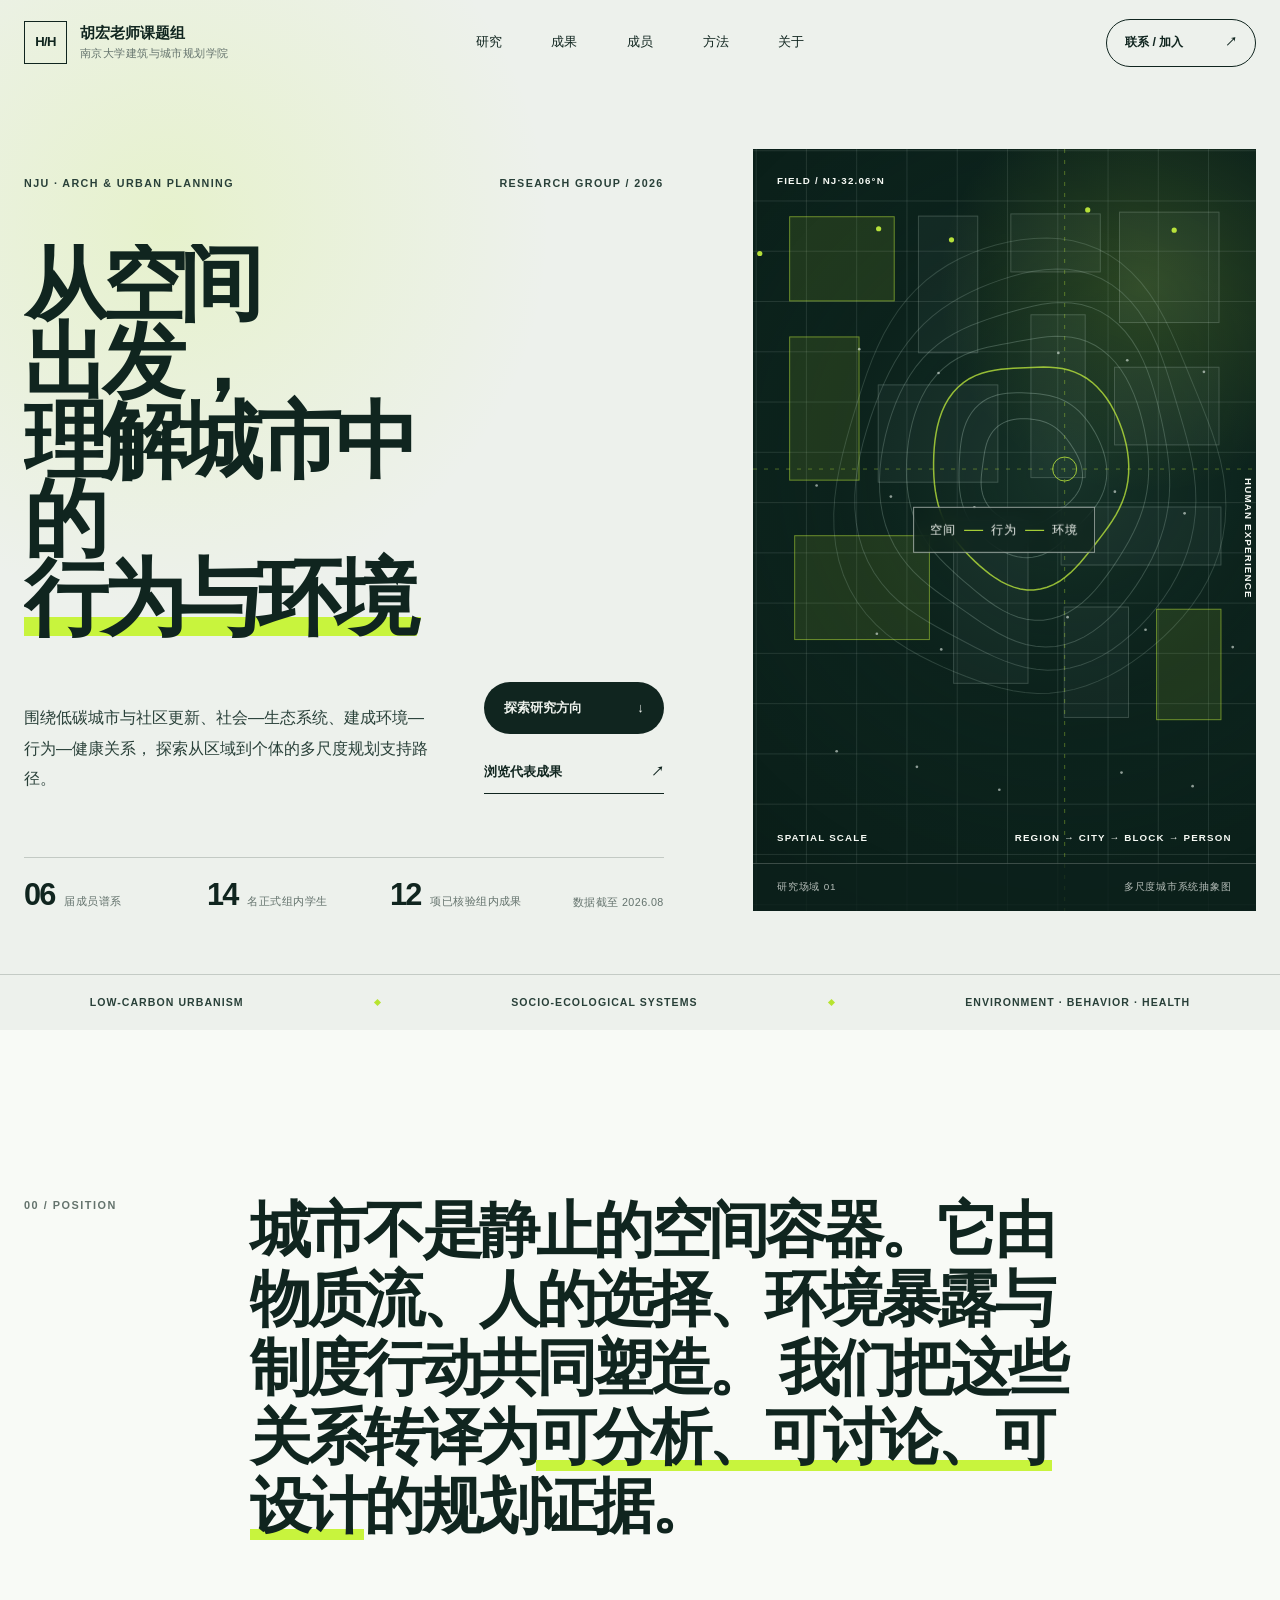
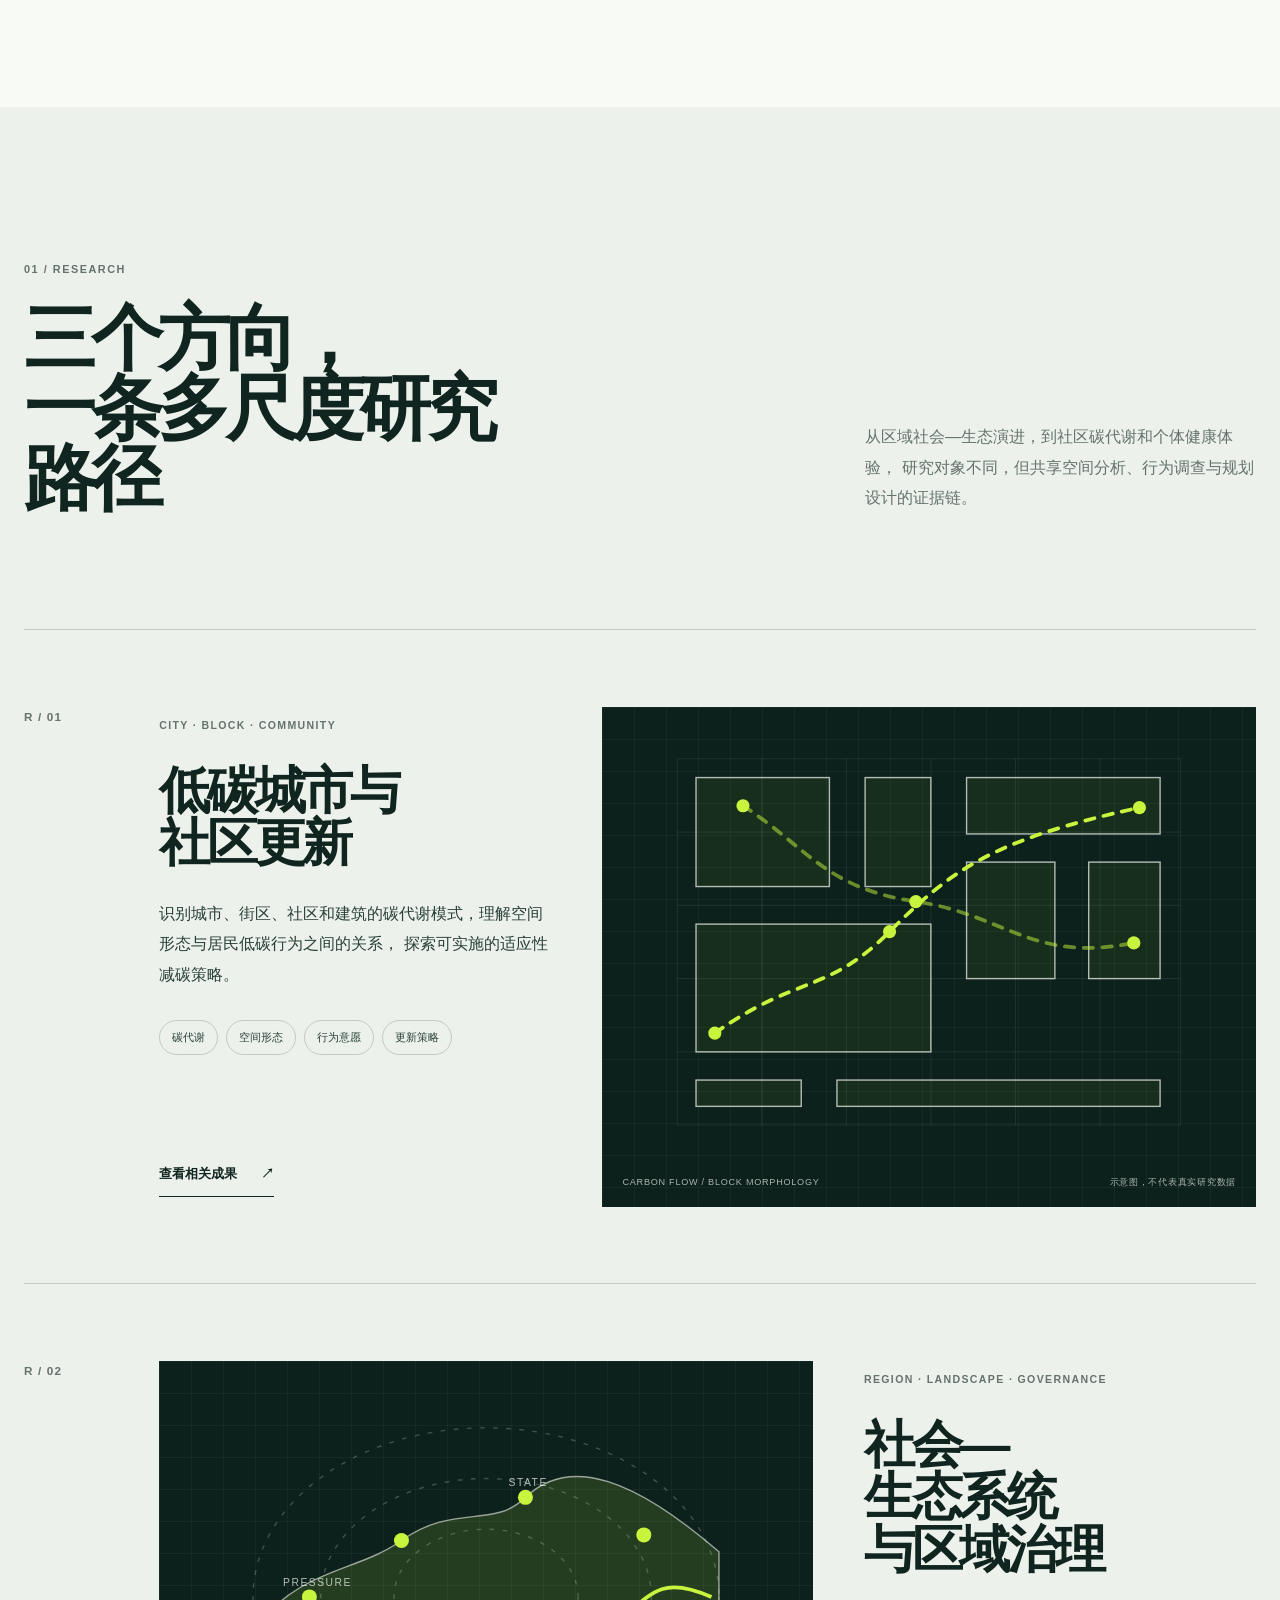
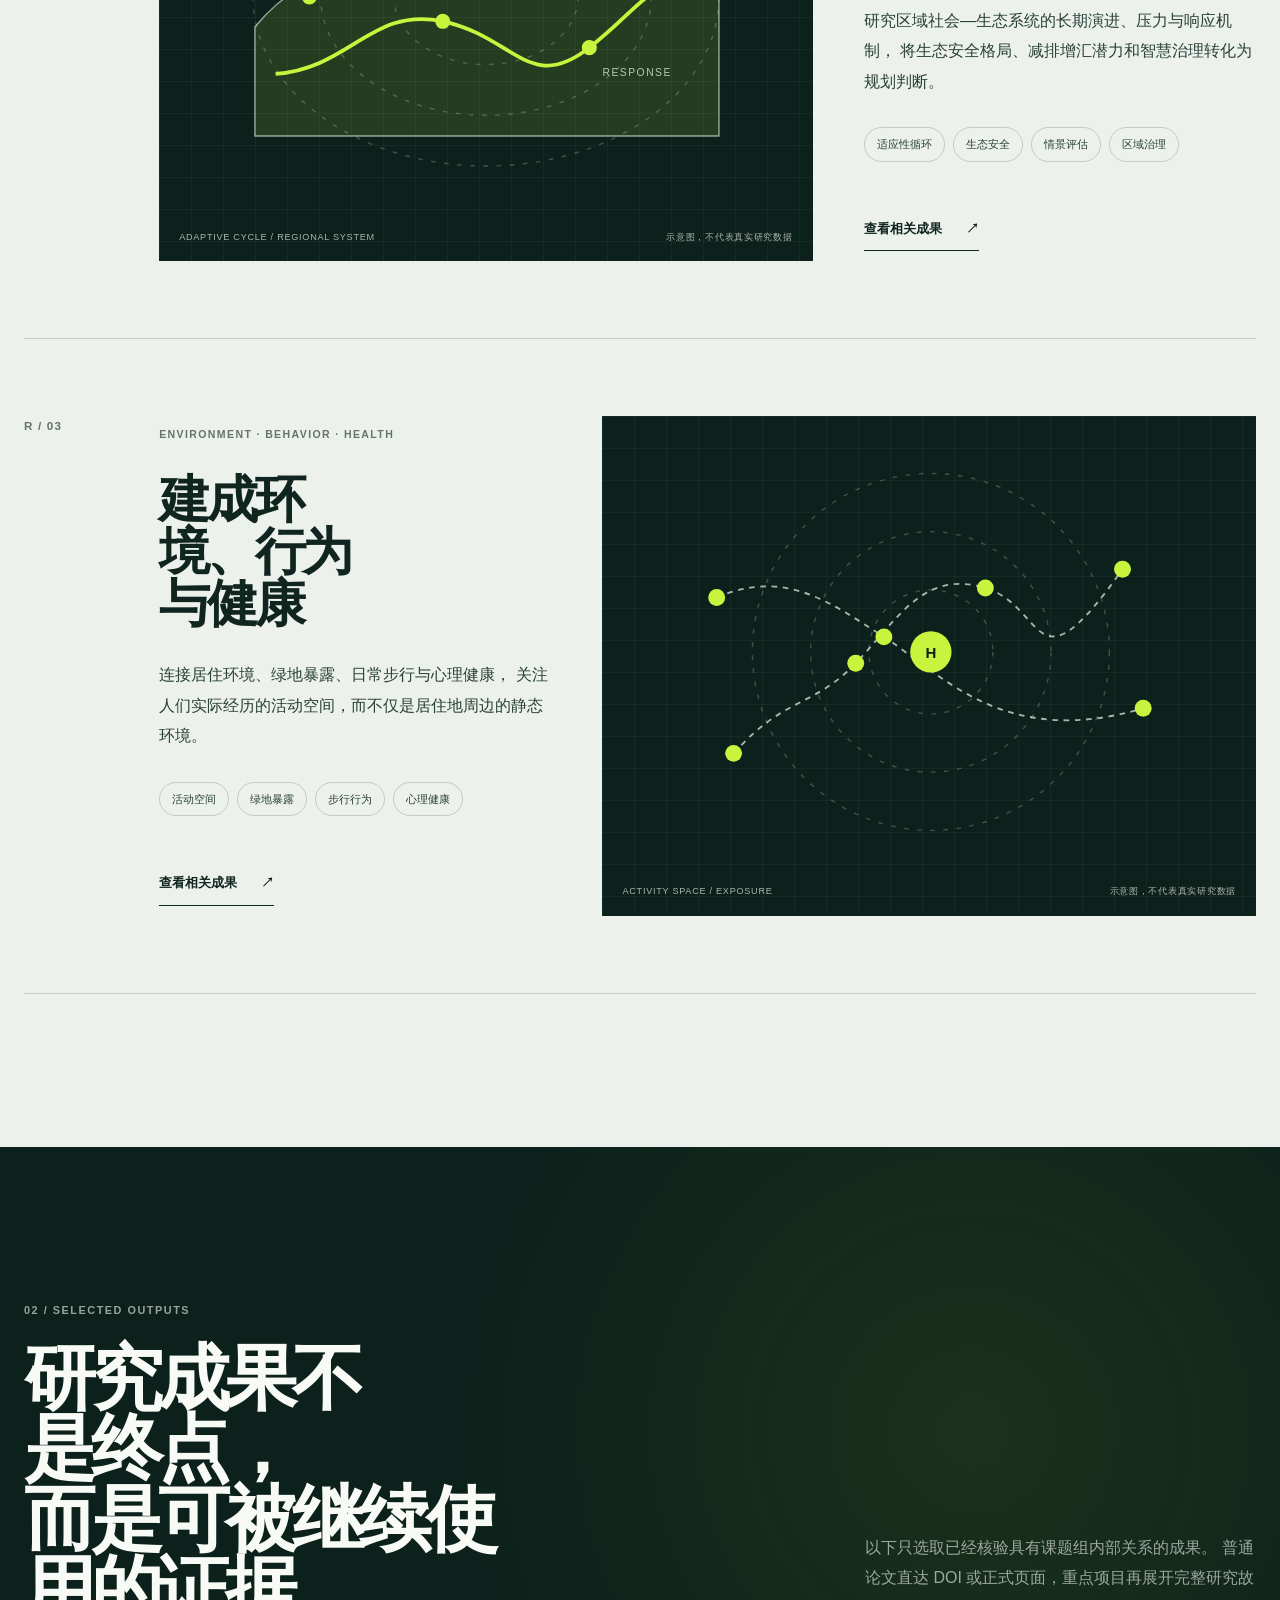
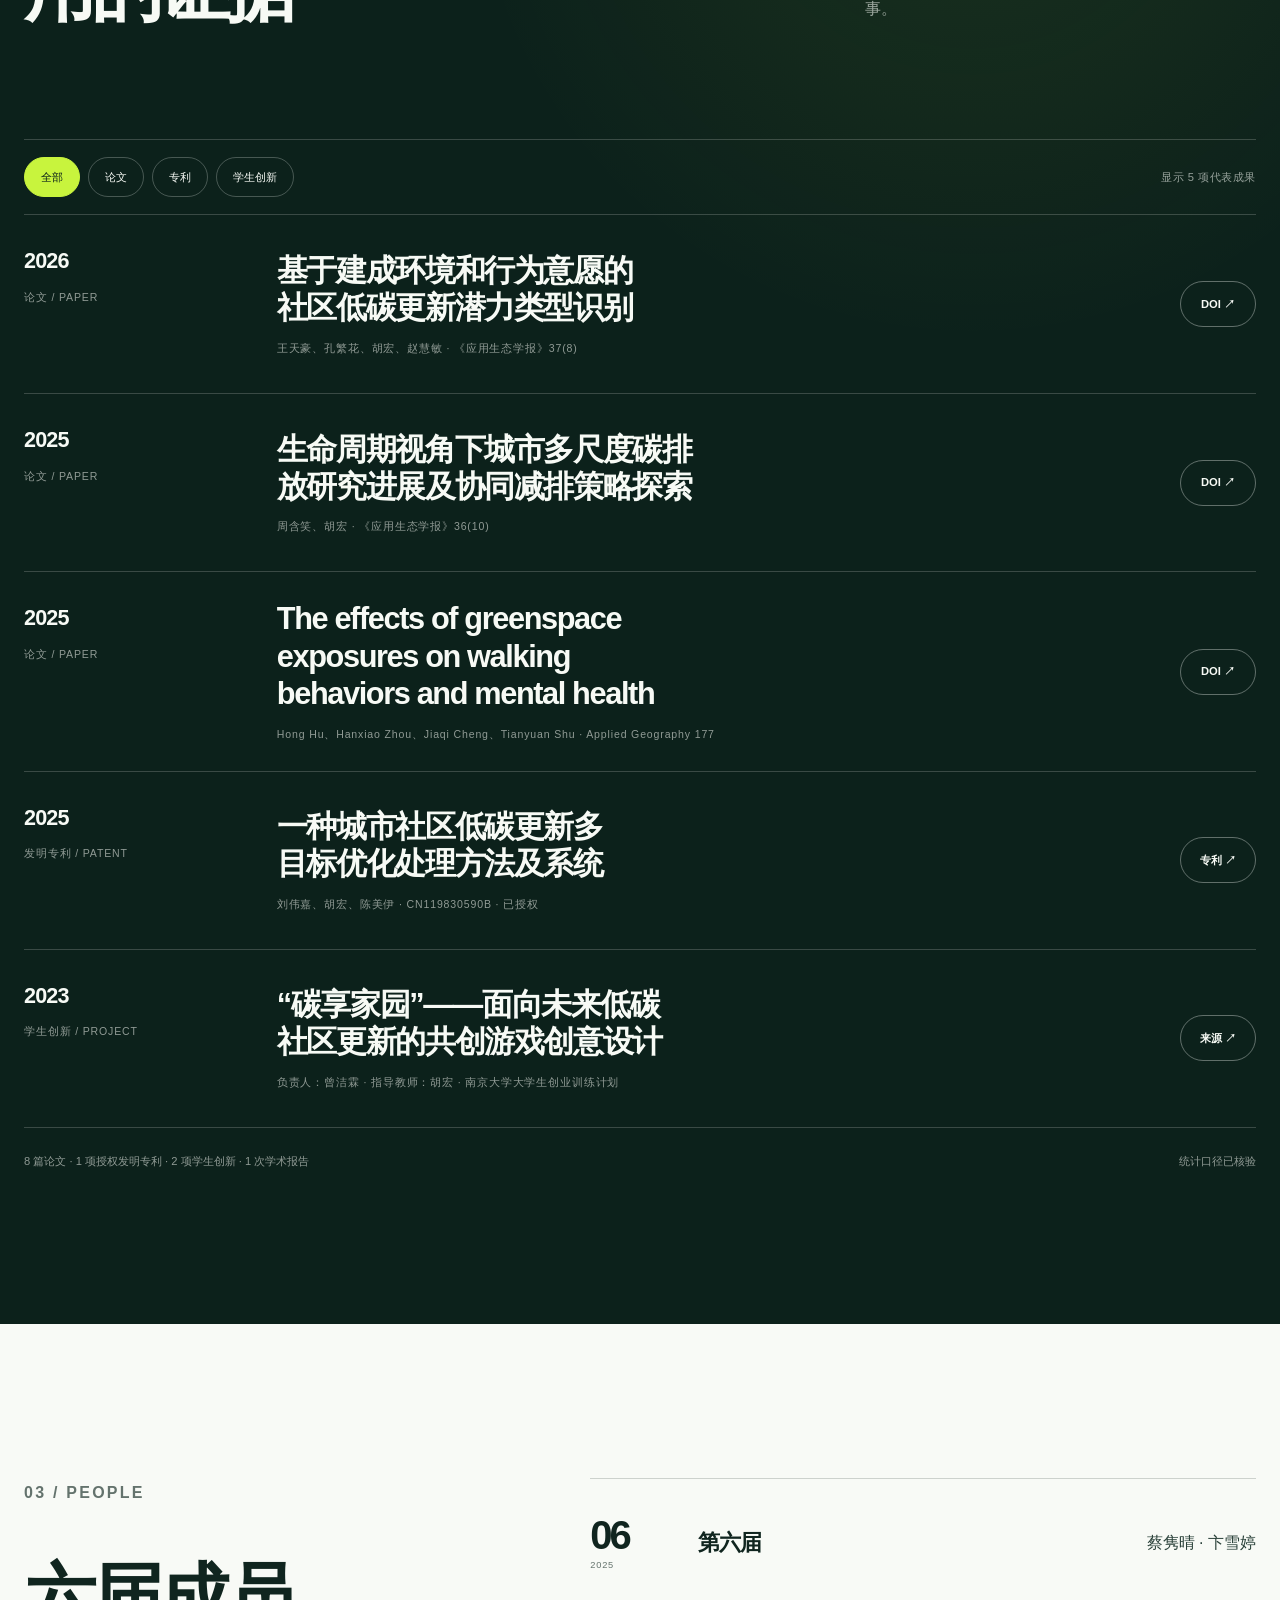
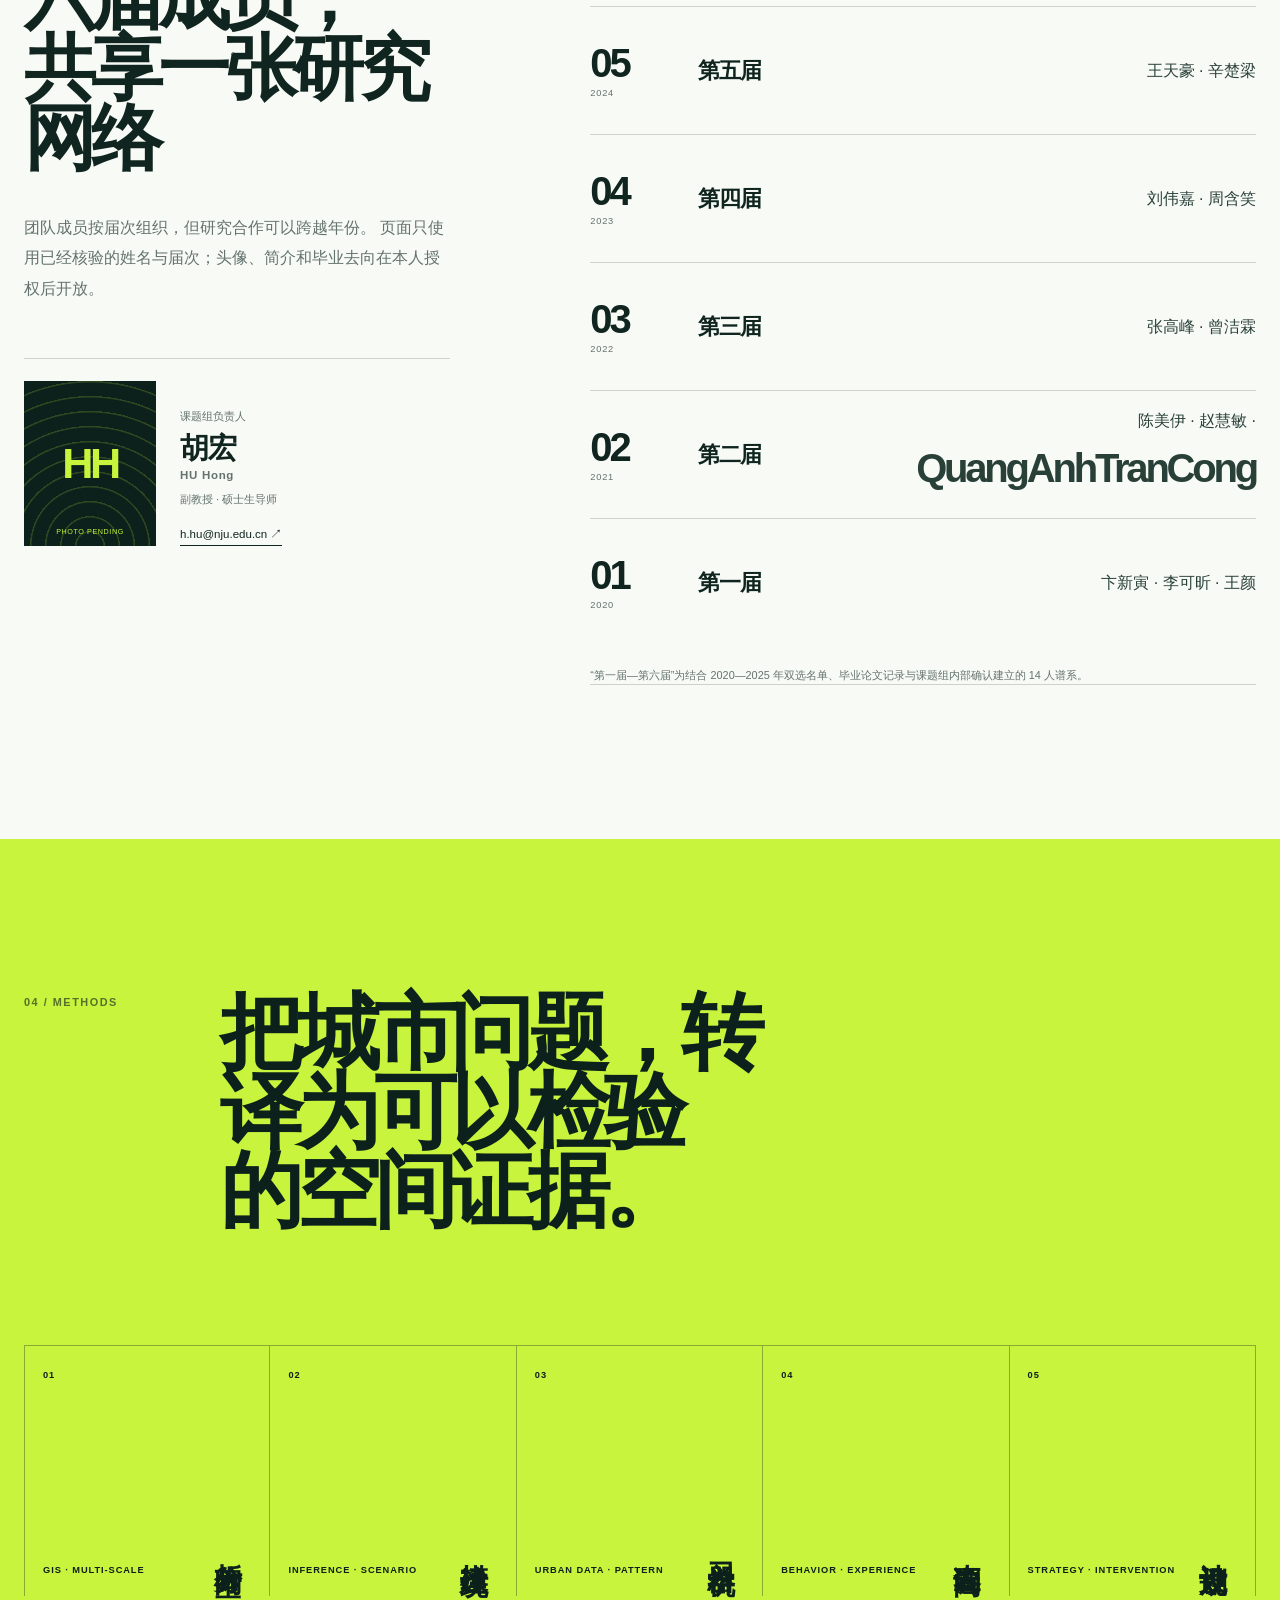
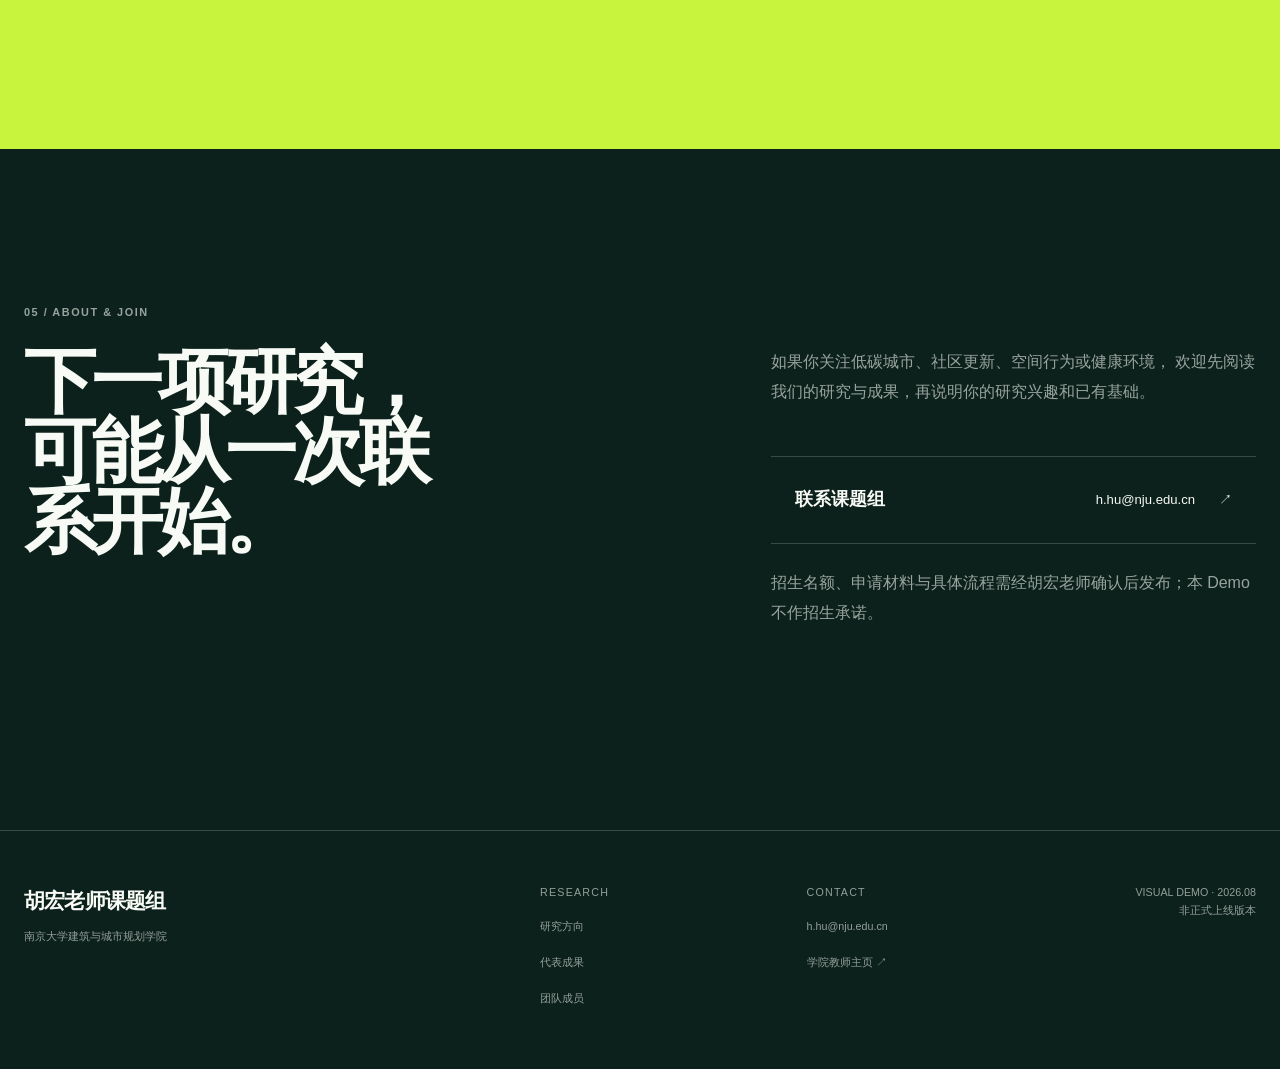
==== docs/index.html @ b9bd7955 "refactor: 分离网页、本地资料与工具目录" ====
<!doctype html>
<html lang="zh-CN">
  <head>
    <meta charset="UTF-8" />
    <meta name="viewport" content="width=device-width, initial-scale=1" />
    <meta
      name="description"
      content="南京大学建筑与城市规划学院胡宏老师课题组网站视觉 Demo。"
    />
    <meta name="theme-color" content="#edf1ec" />
    <title>胡宏老师课题组｜研究城市、行为与环境</title>
    <link rel="stylesheet" href="styles.css" />
    <noscript>
      <style>
        .hero-eyebrow,
        .hero h1,
        .hero-intro,
        .hero-stats,
        .hero-visual,
        [data-reveal] {
          opacity: 1 !important;
          transform: none !important;
          clip-path: none !important;
        }
      </style>
    </noscript>
  </head>
  <body>
    <a class="skip-link" href="#main-content">跳到主要内容</a>
    <div class="scroll-progress" aria-hidden="true">
      <span id="scrollProgress"></span>
    </div>

    <!-- [LEARN-HTML-01] 全站页头：品牌、导航、移动菜单与联系入口 -->
    <header class="site-header" id="siteHeader">
      <a class="brand" href="#home" aria-label="返回首页">
        <span class="brand-mark" aria-hidden="true">H/H</span>
        <span class="brand-copy">
          <strong>胡宏老师课题组</strong>
          <small>南京大学建筑与城市规划学院</small>
        </span>
      </a>

      <button
        class="menu-toggle"
        id="menuToggle"
        type="button"
        aria-expanded="false"
        aria-controls="primaryNav"
        aria-label="打开导航菜单"
      >
        <span></span>
        <span></span>
      </button>

      <nav class="primary-nav" id="primaryNav" aria-label="主要导航">
        <a href="#research">研究</a>
        <a href="#outputs">成果</a>
        <a href="#people">成员</a>
        <a href="#methods">方法</a>
        <a href="#about">关于</a>
      </nav>

      <a class="header-cta" href="mailto:h.hu@nju.edu.cn">
        <span>联系 / 加入</span>
        <span aria-hidden="true">↗</span>
      </a>
    </header>

    <main id="main-content">
      <!-- [LEARN-HTML-02] Hero：研究使命、行动入口、数据快照与 Canvas -->
      <section class="hero" id="home" aria-labelledby="heroTitle">
        <div class="hero-grid page-shell">
          <div class="hero-copy">
            <p class="eyebrow hero-eyebrow">
              <span>NJU · ARCH &amp; URBAN PLANNING</span>
              <span>RESEARCH GROUP / 2026</span>
            </p>

            <h1 id="heroTitle">
              从空间出发，<br />理解城市中的<span class="ink-shift">行为与环境</span>
            </h1>

            <div class="hero-intro">
              <p>
                围绕低碳城市与社区更新、社会—生态系统、建成环境—行为—健康关系，
                探索从区域到个体的多尺度规划支持路径。
              </p>
              <div class="hero-actions" aria-label="首页行动入口">
                <a class="button button--solid" href="#research">
                  探索研究方向 <span aria-hidden="true">↓</span>
                </a>
                <a class="text-link" href="#outputs">
                  浏览代表成果 <span aria-hidden="true">↗</span>
                </a>
              </div>
            </div>

            <div class="hero-stats" aria-label="课题组资料快照">
              <div>
                <strong>06</strong>
                <span>届成员谱系</span>
              </div>
              <div>
                <strong>14</strong>
                <span>名正式组内学生</span>
              </div>
              <div>
                <strong>12</strong>
                <span>项已核验组内成果</span>
              </div>
              <p>数据截至 2026.08</p>
            </div>
          </div>

          <figure class="hero-visual" aria-labelledby="fieldCaption">
            <canvas id="fieldCanvas" aria-hidden="true"></canvas>
            <div class="field-overlay" aria-hidden="true">
              <span class="field-code">FIELD / NJ·32.06°N</span>
              <span class="field-scale">REGION → CITY → BLOCK → PERSON</span>
              <span class="field-axis field-axis--x">SPATIAL SCALE</span>
              <span class="field-axis field-axis--y">HUMAN EXPERIENCE</span>
              <div class="field-core">
                <span>空间</span>
                <i></i>
                <span>行为</span>
                <i></i>
                <span>环境</span>
              </div>
            </div>
            <figcaption id="fieldCaption">
              <span>研究场域 01</span>
              <span>多尺度城市系统抽象图</span>
            </figcaption>
          </figure>
        </div>

        <div class="hero-marquee" aria-hidden="true">
          <span>LOW-CARBON URBANISM</span>
          <i></i>
          <span>SOCIO-ECOLOGICAL SYSTEMS</span>
          <i></i>
          <span>ENVIRONMENT · BEHAVIOR · HEALTH</span>
        </div>
      </section>

      <!-- [LEARN-HTML-03] Manifesto：课题组研究立场 -->
      <section class="manifesto" aria-label="研究理念">
        <div class="page-shell manifesto-grid">
          <p class="section-index">00 / POSITION</p>
          <p class="manifesto-line" data-reveal>
            城市不是静止的空间容器。它由物质流、人的选择、环境暴露与制度行动共同塑造。
            我们把这些关系转译为<span>可分析、可讨论、可设计</span>的规划证据。
          </p>
        </div>
      </section>

      <!-- [LEARN-HTML-04] Research：三个研究方向与 SVG 示意图 -->
      <section class="research section" id="research" aria-labelledby="researchTitle">
        <div class="page-shell">
          <header class="section-heading">
            <div>
              <p class="section-index">01 / RESEARCH</p>
              <h2 id="researchTitle">三个方向，<br />一条多尺度研究路径</h2>
            </div>
            <p>
              从区域社会—生态演进，到社区碳代谢和个体健康体验，
              研究对象不同，但共享空间分析、行为调查与规划设计的证据链。
            </p>
          </header>

          <div class="research-list">
            <article class="research-item" data-reveal>
              <div class="research-number">R / 01</div>
              <div class="research-copy">
                <p class="research-scale">CITY · BLOCK · COMMUNITY</p>
                <h3>低碳城市与<br />社区更新</h3>
                <p>
                  识别城市、街区、社区和建筑的碳代谢模式，理解空间形态与居民低碳行为之间的关系，
                  探索可实施的适应性减碳策略。
                </p>
                <ul class="tag-list" aria-label="相关研究方法">
                  <li>碳代谢</li>
                  <li>空间形态</li>
                  <li>行为意愿</li>
                  <li>更新策略</li>
                </ul>
                <a class="row-link" href="#outputs">
                  查看相关成果 <span aria-hidden="true">↗</span>
                </a>
              </div>
              <figure class="research-graphic research-graphic--carbon">
                <svg viewBox="0 0 640 500" role="img" aria-label="社区空间形态与碳流关系抽象图">
                  <g class="map-grid">
                    <path d="M52 54H588M52 132H588M52 210H588M52 288H588M52 366H588M52 444H588" />
                    <path d="M52 54V444M142 54V444M232 54V444M322 54V444M412 54V444M502 54V444M588 54V444" />
                  </g>
                  <g class="carbon-blocks">
                    <rect x="72" y="74" width="142" height="116" />
                    <rect x="252" y="74" width="70" height="116" />
                    <rect x="360" y="74" width="206" height="60" />
                    <rect x="360" y="164" width="94" height="124" />
                    <rect x="490" y="164" width="76" height="124" />
                    <rect x="72" y="230" width="250" height="136" />
                    <rect x="72" y="396" width="112" height="28" />
                    <rect x="222" y="396" width="344" height="28" />
                  </g>
                  <path class="carbon-flow" d="M92 346C180 284 212 304 278 238S388 140 544 106" />
                  <path class="carbon-flow carbon-flow--second" d="M122 104C190 148 210 192 306 206S430 272 538 250" />
                  <g class="carbon-points">
                    <circle cx="92" cy="346" r="7" />
                    <circle cx="278" cy="238" r="7" />
                    <circle cx="544" cy="106" r="7" />
                    <circle cx="122" cy="104" r="7" />
                    <circle cx="306" cy="206" r="7" />
                    <circle cx="538" cy="250" r="7" />
                  </g>
                </svg>
                <figcaption>
                  <span>CARBON FLOW / BLOCK MORPHOLOGY</span>
                  <span>示意图，不代表真实研究数据</span>
                </figcaption>
              </figure>
            </article>

            <article class="research-item research-item--reverse" data-reveal>
              <div class="research-number">R / 02</div>
              <div class="research-copy">
                <p class="research-scale">REGION · LANDSCAPE · GOVERNANCE</p>
                <h3>社会—生态系统<br />与区域治理</h3>
                <p>
                  研究区域社会—生态系统的长期演进、压力与响应机制，
                  将生态安全格局、减排增汇潜力和智慧治理转化为规划判断。
                </p>
                <ul class="tag-list" aria-label="相关研究方法">
                  <li>适应性循环</li>
                  <li>生态安全</li>
                  <li>情景评估</li>
                  <li>区域治理</li>
                </ul>
                <a class="row-link" href="#outputs">
                  查看相关成果 <span aria-hidden="true">↗</span>
                </a>
              </div>
              <figure class="research-graphic research-graphic--ecology">
                <svg viewBox="0 0 640 500" role="img" aria-label="区域社会生态系统循环抽象图">
                  <g class="eco-orbits">
                    <ellipse cx="320" cy="250" rx="248" ry="180" />
                    <ellipse cx="320" cy="250" rx="176" ry="126" />
                    <ellipse cx="320" cy="250" rx="98" ry="72" />
                  </g>
                  <path class="eco-land" d="M74 282C126 218 182 224 230 190C286 150 328 178 362 144C410 98 480 126 568 202V398H74Z" />
                  <path class="eco-river" d="M96 332C176 326 198 260 274 276S366 354 430 304S496 222 560 250" />
                  <g class="eco-nodes">
                    <circle cx="132" cy="250" r="8" />
                    <circle cx="230" cy="190" r="8" />
                    <circle cx="362" cy="144" r="8" />
                    <circle cx="488" cy="184" r="8" />
                    <circle cx="430" cy="304" r="8" />
                    <circle cx="274" cy="276" r="8" />
                  </g>
                  <g class="eco-labels">
                    <text x="104" y="238">PRESSURE</text>
                    <text x="344" y="132">STATE</text>
                    <text x="444" y="334">RESPONSE</text>
                  </g>
                </svg>
                <figcaption>
                  <span>ADAPTIVE CYCLE / REGIONAL SYSTEM</span>
                  <span>示意图，不代表真实研究数据</span>
                </figcaption>
              </figure>
            </article>

            <article class="research-item" data-reveal>
              <div class="research-number">R / 03</div>
              <div class="research-copy">
                <p class="research-scale">ENVIRONMENT · BEHAVIOR · HEALTH</p>
                <h3>建成环境、行为<br />与健康</h3>
                <p>
                  连接居住环境、绿地暴露、日常步行与心理健康，
                  关注人们实际经历的活动空间，而不仅是居住地周边的静态环境。
                </p>
                <ul class="tag-list" aria-label="相关研究方法">
                  <li>活动空间</li>
                  <li>绿地暴露</li>
                  <li>步行行为</li>
                  <li>心理健康</li>
                </ul>
                <a class="row-link" href="#outputs">
                  查看相关成果 <span aria-hidden="true">↗</span>
                </a>
              </div>
              <figure class="research-graphic research-graphic--health">
                <svg viewBox="0 0 640 500" role="img" aria-label="活动空间、绿地暴露与健康关系抽象图">
                  <g class="health-rings">
                    <circle cx="322" cy="250" r="190" />
                    <circle cx="322" cy="250" r="128" />
                    <circle cx="322" cy="250" r="66" />
                  </g>
                  <g class="health-paths">
                    <path d="M112 358C168 296 196 310 242 262S314 162 380 182S430 298 526 162" />
                    <path d="M94 192C166 162 210 194 272 234S400 354 548 310" />
                  </g>
                  <g class="health-points">
                    <circle cx="112" cy="358" r="9" />
                    <circle cx="242" cy="262" r="9" />
                    <circle cx="380" cy="182" r="9" />
                    <circle cx="526" cy="162" r="9" />
                    <circle cx="94" cy="192" r="9" />
                    <circle cx="272" cy="234" r="9" />
                    <circle cx="548" cy="310" r="9" />
                  </g>
                  <g class="health-core">
                    <circle cx="322" cy="250" r="22" />
                    <text x="322" y="256">H</text>
                  </g>
                </svg>
                <figcaption>
                  <span>ACTIVITY SPACE / EXPOSURE</span>
                  <span>示意图，不代表真实研究数据</span>
                </figcaption>
              </figure>
            </article>
          </div>
        </div>
      </section>

      <!-- [LEARN-HTML-05] Outputs：筛选按钮、代表成果与统计口径 -->
      <section class="outputs section section--dark" id="outputs" aria-labelledby="outputsTitle">
        <div class="page-shell">
          <header class="section-heading section-heading--dark">
            <div>
              <p class="section-index">02 / SELECTED OUTPUTS</p>
              <h2 id="outputsTitle">研究成果不是终点，<br />而是可被继续使用的证据</h2>
            </div>
            <p>
              以下只选取已经核验具有课题组内部关系的成果。
              普通论文直达 DOI 或正式页面，重点项目再展开完整研究故事。
            </p>
          </header>

          <div class="output-toolbar">
            <div class="output-filters" role="group" aria-label="按成果类型筛选">
              <button type="button" data-filter="all" aria-pressed="true">全部</button>
              <button type="button" data-filter="paper" aria-pressed="false">论文</button>
              <button type="button" data-filter="patent" aria-pressed="false">专利</button>
              <button type="button" data-filter="student" aria-pressed="false">学生创新</button>
            </div>
            <p id="outputStatus" role="status" aria-live="polite">显示 5 项代表成果</p>
          </div>

          <div class="output-list" id="outputList">
            <article class="output-row" data-output-type="paper">
              <div class="output-meta">
                <span>2026</span>
                <span>论文 / PAPER</span>
              </div>
              <div class="output-main">
                <h3>基于建成环境和行为意愿的社区低碳更新潜力类型识别</h3>
                <p>王天豪、孔繁花、胡宏、赵慧敏 · 《应用生态学报》37(8)</p>
              </div>
              <a
                href="https://doi.org/10.13287/j.1001-9332.202608.025"
                target="_blank"
                rel="noreferrer"
                aria-label="打开论文 DOI：社区低碳更新潜力类型识别"
              >DOI ↗</a>
            </article>

            <article class="output-row" data-output-type="paper">
              <div class="output-meta">
                <span>2025</span>
                <span>论文 / PAPER</span>
              </div>
              <div class="output-main">
                <h3>生命周期视角下城市多尺度碳排放研究进展及协同减排策略探索</h3>
                <p>周含笑、胡宏 · 《应用生态学报》36(10)</p>
              </div>
              <a
                href="https://doi.org/10.13287/j.1001-9332.202510.024"
                target="_blank"
                rel="noreferrer"
                aria-label="打开论文 DOI：城市多尺度碳排放研究进展"
              >DOI ↗</a>
            </article>

            <article class="output-row" data-output-type="paper">
              <div class="output-meta">
                <span>2025</span>
                <span>论文 / PAPER</span>
              </div>
              <div class="output-main">
                <h3>The effects of greenspace exposures on walking behaviors and mental health</h3>
                <p>Hong Hu、Hanxiao Zhou、Jiaqi Cheng、Tianyuan Shu · Applied Geography 177</p>
              </div>
              <a
                href="https://doi.org/10.1016/j.apgeog.2025.103545"
                target="_blank"
                rel="noreferrer"
                aria-label="打开 Applied Geography 论文 DOI"
              >DOI ↗</a>
            </article>

            <article class="output-row" data-output-type="patent">
              <div class="output-meta">
                <span>2025</span>
                <span>发明专利 / PATENT</span>
              </div>
              <div class="output-main">
                <h3>一种城市社区低碳更新多目标优化处理方法及系统</h3>
                <p>刘伟嘉、胡宏、陈美伊 · CN119830590B · 已授权</p>
              </div>
              <a
                href="https://patents.google.com/patent/CN119830590A/zh"
                target="_blank"
                rel="noreferrer"
                aria-label="打开低碳更新专利记录"
              >专利 ↗</a>
            </article>

            <article class="output-row" data-output-type="student">
              <div class="output-meta">
                <span>2023</span>
                <span>学生创新 / PROJECT</span>
              </div>
              <div class="output-main">
                <h3>“碳享家园”——面向未来低碳社区更新的共创游戏创意设计</h3>
                <p>负责人：曾洁霖 · 指导教师：胡宏 · 南京大学大学生创业训练计划</p>
              </div>
              <a
                href="https://ttc.nju.edu.cn/6a/76/c11255a617078/page.htm"
                target="_blank"
                rel="noreferrer"
                aria-label="打开碳享家园项目官方公示"
              >来源 ↗</a>
            </article>
          </div>

          <div class="output-footnote">
            <p>8 篇论文 · 1 项授权发明专利 · 2 项学生创新 · 1 次学术报告</p>
                <span>统计口径已核验</span>
          </div>
        </div>
      </section>

      <!-- [LEARN-HTML-06] People：负责人和六届正式组内学生 -->
      <section class="people section" id="people" aria-labelledby="peopleTitle">
        <div class="page-shell people-grid">
          <div class="people-lead">
            <p class="section-index">03 / PEOPLE</p>
            <h2 id="peopleTitle">六届成员，<br />共享一张研究网络</h2>
            <p>
              团队成员按届次组织，但研究合作可以跨越年份。
              页面只使用已经核验的姓名与届次；头像、简介和毕业去向在本人授权后开放。
            </p>

            <article class="pi-profile">
              <div class="portrait-placeholder" role="img" aria-label="胡宏老师照片待授权">
                <span>HH</span>
                <small>PHOTO PENDING</small>
              </div>
              <div>
                <p>课题组负责人</p>
                <h3>胡宏 <span>HU Hong</span></h3>
                <p>副教授 · 硕士生导师</p>
                <a href="mailto:h.hu@nju.edu.cn">h.hu@nju.edu.cn ↗</a>
              </div>
            </article>
          </div>

          <div class="cohort-list" aria-label="六届成员名单">
            <section class="cohort-row">
              <div><span>06</span><small>2025</small></div>
              <h3>第六届</h3>
              <p>蔡隽晴 · 卞雪婷</p>
            </section>
            <section class="cohort-row">
              <div><span>05</span><small>2024</small></div>
              <h3>第五届</h3>
              <p>王天豪 · 辛楚梁</p>
            </section>
            <section class="cohort-row">
              <div><span>04</span><small>2023</small></div>
              <h3>第四届</h3>
              <p>刘伟嘉 · 周含笑</p>
            </section>
            <section class="cohort-row">
              <div><span>03</span><small>2022</small></div>
              <h3>第三届</h3>
              <p>张高峰 · 曾洁霖</p>
            </section>
            <section class="cohort-row">
              <div><span>02</span><small>2021</small></div>
              <h3>第二届</h3>
              <p>陈美伊 · 赵慧敏 · <span lang="vi">QuangAnhTranCong</span></p>
            </section>
            <section class="cohort-row">
              <div><span>01</span><small>2020</small></div>
              <h3>第一届</h3>
              <p>卞新寅 · 李可昕 · 王颜</p>
            </section>
            <p class="cohort-note">
              “第一届—第六届”为结合 2020—2025 年双选名单、毕业论文记录与课题组内部确认建立的 14 人谱系。
            </p>
          </div>
        </div>
      </section>

      <!-- [LEARN-HTML-07] Methods：五类研究方法 -->
      <section class="methods section" id="methods" aria-labelledby="methodsTitle">
        <div class="page-shell">
          <header class="methods-head">
            <p class="section-index">04 / METHODS</p>
            <h2 id="methodsTitle">把城市问题，转译为可以检验的空间证据。</h2>
          </header>

          <ol class="method-list">
            <li>
              <span>01</span>
              <strong>空间分析</strong>
              <small>GIS · MULTI-SCALE</small>
            </li>
            <li>
              <span>02</span>
              <strong>统计建模</strong>
              <small>INFERENCE · SCENARIO</small>
            </li>
            <li>
              <span>03</span>
              <strong>机器学习</strong>
              <small>URBAN DATA · PATTERN</small>
            </li>
            <li>
              <span>04</span>
              <strong>问卷调查</strong>
              <small>BEHAVIOR · EXPERIENCE</small>
            </li>
            <li>
              <span>05</span>
              <strong>规划设计</strong>
              <small>STRATEGY · INTERVENTION</small>
            </li>
          </ol>
        </div>
      </section>

      <!-- [LEARN-HTML-08] About：联系、加入与招生措辞边界 -->
      <section class="about section" id="about" aria-labelledby="aboutTitle">
        <div class="page-shell about-grid">
          <div>
            <p class="section-index">05 / ABOUT &amp; JOIN</p>
            <h2 id="aboutTitle">下一项研究，<br />可能从一次联系开始。</h2>
          </div>
          <div class="about-copy">
            <p>
              如果你关注低碳城市、社区更新、空间行为或健康环境，
              欢迎先阅读我们的研究与成果，再说明你的研究兴趣和已有基础。
            </p>
            <a class="contact-link" href="mailto:h.hu@nju.edu.cn">
              <span>联系课题组</span>
              <span>h.hu@nju.edu.cn</span>
              <span aria-hidden="true">↗</span>
            </a>
            <p class="about-note">
              招生名额、申请材料与具体流程需经胡宏老师确认后发布；本 Demo 不作招生承诺。
            </p>
          </div>
        </div>
      </section>
    </main>

    <!-- [LEARN-HTML-09] Footer：院系归属、站内入口和公开联系方式 -->
    <footer class="site-footer">
      <div class="page-shell footer-grid">
        <div>
          <strong>胡宏老师课题组</strong>
          <p>南京大学建筑与城市规划学院</p>
        </div>
        <div>
          <span>RESEARCH</span>
          <a href="#research">研究方向</a>
          <a href="#outputs">代表成果</a>
          <a href="#people">团队成员</a>
        </div>
        <div>
          <span>CONTACT</span>
          <a href="mailto:h.hu@nju.edu.cn">h.hu@nju.edu.cn</a>
          <a
            href="https://arch.nju.edu.cn/szdw/fjs/20200826/i126594.html"
            target="_blank"
            rel="noreferrer"
          >学院教师主页 ↗</a>
        </div>
        <p class="footer-meta">VISUAL DEMO · 2026.08<br />非正式上线版本</p>
      </div>
    </footer>

    <!-- [LEARN-HTML-10] 页面只加载运行时脚本；qa-edge.mjs 不参与网页运行 -->
    <script src="script.js"></script>
  </body>
</html>
---- docs/styles.css ----
/* [LEARN-CSS-01] 全站 Design Tokens：颜色、宽度、字体和动效曲线 */
:root {
  color-scheme: light;
  --paper: #edf1ec;
  --paper-bright: #f8faf6;
  --ink: #10251f;
  --ink-soft: #294039;
  --muted: #64736d;
  --line: rgba(16, 37, 31, 0.19);
  --line-dark: rgba(237, 241, 236, 0.2);
  --accent: #c8f43d;
  --accent-strong: #b7e42f;
  --dark: #0c211b;
  --dark-soft: #153129;
  --white: #f7faf5;
  --page: min(100% - 48px, 1440px);
  --header-height: 86px;
  --ease-out: cubic-bezier(0.16, 1, 0.3, 1);
  --ease-smooth: cubic-bezier(0.25, 1, 0.5, 1);
  --display: "Arial Narrow", "Noto Sans SC", "Microsoft YaHei", sans-serif;
  --body: "Noto Sans SC", "Microsoft YaHei", "Segoe UI", sans-serif;
}

* {
  box-sizing: border-box;
}

html {
  scroll-behavior: smooth;
  scroll-padding-top: calc(var(--header-height) + 24px);
  background: var(--paper);
}

body {
  margin: 0;
  overflow-x: hidden;
  color: var(--ink);
  font-family: var(--body);
  font-size: 16px;
  font-weight: 430;
  line-height: 1.7;
  background:
    linear-gradient(rgba(16, 37, 31, 0.025) 1px, transparent 1px),
    linear-gradient(90deg, rgba(16, 37, 31, 0.025) 1px, transparent 1px),
    var(--paper);
  background-size: 32px 32px;
  font-optical-sizing: auto;
  -webkit-font-smoothing: antialiased;
  text-rendering: optimizeLegibility;
}

body.menu-open {
  overflow: hidden;
}

::selection {
  color: var(--dark);
  background: var(--accent);
}

a {
  color: inherit;
  text-decoration: none;
}

button,
input,
textarea,
select {
  font: inherit;
}

button,
a {
  -webkit-tap-highlight-color: transparent;
}

button {
  color: inherit;
}

img,
svg,
canvas {
  display: block;
  max-width: 100%;
}

h1,
h2,
h3,
p,
figure,
ul,
ol {
  margin-top: 0;
}

h1,
h2,
h3 {
  font-family: var(--display);
  font-weight: 700;
  letter-spacing: -0.045em;
  text-wrap: balance;
}

.page-shell {
  width: var(--page);
  margin-inline: auto;
}

.skip-link {
  position: fixed;
  z-index: 999;
  top: 12px;
  left: 12px;
  padding: 12px 18px;
  color: var(--dark);
  background: var(--accent);
  transform: translateY(-150%);
  transition: transform 160ms var(--ease-out);
}

.skip-link:focus {
  transform: translateY(0);
}

.scroll-progress {
  position: fixed;
  z-index: 120;
  inset: 0 0 auto;
  height: 3px;
  pointer-events: none;
  background: transparent;
}

.scroll-progress span {
  display: block;
  width: 100%;
  height: 100%;
  background: var(--accent);
  transform: scaleX(0);
  transform-origin: left;
}

/* [LEARN-CSS-02] Header：固定页头、品牌、导航和联系按钮 */
.site-header {
  position: fixed;
  z-index: 100;
  top: 0;
  left: 0;
  display: grid;
  grid-template-columns: minmax(230px, 1fr) auto minmax(150px, 1fr);
  align-items: center;
  width: 100%;
  min-height: var(--header-height);
  padding: 12px max(24px, calc((100vw - 1440px) / 2));
  border-bottom: 1px solid transparent;
  transition:
    min-height 300ms var(--ease-out),
    background-color 300ms var(--ease-out),
    border-color 300ms var(--ease-out),
    backdrop-filter 300ms var(--ease-out);
}

.site-header.is-scrolled {
  min-height: 68px;
  border-color: var(--line);
  background: rgba(237, 241, 236, 0.88);
  backdrop-filter: blur(18px) saturate(1.2);
}

.brand {
  display: inline-flex;
  align-items: center;
  justify-self: start;
  min-height: 48px;
  gap: 13px;
}

.brand-mark {
  display: grid;
  place-items: center;
  width: 43px;
  height: 43px;
  border: 1px solid currentColor;
  font-family: var(--display);
  font-size: 0.82rem;
  font-weight: 800;
  letter-spacing: -0.05em;
}

.brand-copy {
  display: grid;
  line-height: 1.2;
}

.brand-copy strong {
  font-size: 0.91rem;
  font-weight: 680;
}

.brand-copy small {
  margin-top: 4px;
  color: var(--muted);
  font-size: 0.68rem;
  letter-spacing: 0.04em;
}

.primary-nav {
  display: flex;
  align-items: center;
  justify-content: center;
  gap: clamp(10px, 2vw, 32px);
}

.primary-nav a {
  position: relative;
  display: grid;
  place-items: center;
  min-width: 50px;
  min-height: 44px;
  padding-inline: 6px;
  font-size: 0.82rem;
  font-weight: 550;
}

.primary-nav a::after {
  content: "";
  position: absolute;
  right: 6px;
  bottom: 7px;
  left: 6px;
  height: 2px;
  background: currentColor;
  transform: scaleX(0);
  transform-origin: right;
  transition: transform 240ms var(--ease-out);
}

.primary-nav a:hover::after,
.primary-nav a.is-active::after {
  transform: scaleX(1);
  transform-origin: left;
}

.header-cta {
  display: inline-flex;
  align-items: center;
  justify-content: space-between;
  justify-self: end;
  width: min(150px, 100%);
  min-height: 48px;
  padding: 0 18px;
  border: 1px solid var(--ink);
  border-radius: 999px;
  font-size: 0.78rem;
  font-weight: 650;
  transition:
    color 180ms ease,
    background-color 180ms ease,
    transform 120ms ease;
}

.header-cta:hover {
  color: var(--paper);
  background: var(--ink);
}

.header-cta:active,
.button:active,
.output-filters button:active {
  transform: scale(0.98);
}

.menu-toggle {
  display: none;
}

/* [LEARN-CSS-03] Hero：首屏网格、标题、统计和 Canvas 容器 */
.hero {
  position: relative;
  min-height: 100dvh;
  padding-top: var(--header-height);
  overflow: hidden;
  background:
    radial-gradient(circle at 13% 22%, rgba(200, 244, 61, 0.18), transparent 24rem),
    var(--paper);
}

.hero-grid {
  display: grid;
  grid-template-columns: minmax(0, 1.12fr) minmax(390px, 0.88fr);
  min-height: calc(100dvh - var(--header-height) - 56px);
  gap: clamp(42px, 7vw, 112px);
  align-items: center;
  padding-block: clamp(46px, 7vh, 88px);
}

.hero-copy {
  position: relative;
  z-index: 2;
  padding-top: 3vh;
}

.eyebrow {
  display: flex;
  justify-content: space-between;
  gap: 24px;
  margin-bottom: clamp(36px, 6vh, 68px);
  color: var(--ink-soft);
  font-size: 0.67rem;
  font-weight: 650;
  letter-spacing: 0.13em;
  line-height: 1.35;
}

.hero-eyebrow,
.hero h1,
.hero-intro,
.hero-stats,
.hero-visual {
  opacity: 0;
}

.is-ready .hero-eyebrow {
  animation: hero-reveal 680ms 80ms var(--ease-out) forwards;
}

.is-ready .hero h1 {
  animation: hero-reveal 780ms 160ms var(--ease-out) forwards;
}

.is-ready .hero-intro {
  animation: hero-reveal 760ms 280ms var(--ease-out) forwards;
}

.is-ready .hero-stats {
  animation: hero-reveal 760ms 380ms var(--ease-out) forwards;
}

.is-ready .hero-visual {
  animation: visual-reveal 980ms 160ms var(--ease-out) forwards;
}

@keyframes hero-reveal {
  from {
    opacity: 0;
    transform: translateY(24px);
    clip-path: inset(0 0 100% 0);
  }
  to {
    opacity: 1;
    transform: translateY(0);
    clip-path: inset(0);
  }
}

@keyframes visual-reveal {
  from {
    opacity: 0;
    transform: translateY(24px) scale(0.96);
    clip-path: inset(14% 0 14% 0);
  }
  to {
    opacity: 1;
    transform: translateY(0) scale(1);
    clip-path: inset(0);
  }
}

.hero h1 {
  max-width: 9.2ch;
  margin-bottom: clamp(36px, 5vh, 62px);
  font-size: clamp(3.45rem, 6.6vw, 7.25rem);
  line-height: 0.93;
  letter-spacing: -0.075em;
}

.ink-shift {
  position: relative;
  display: inline-block;
  z-index: 0;
}

.ink-shift::before {
  content: "";
  position: absolute;
  z-index: -1;
  right: -0.08em;
  bottom: 0.02em;
  left: -0.03em;
  height: 0.22em;
  background: var(--accent);
  transform: skewX(-13deg);
}

.hero-intro {
  display: grid;
  grid-template-columns: minmax(0, 1fr) auto;
  gap: clamp(24px, 4vw, 64px);
  align-items: end;
  max-width: 850px;
}

.hero-intro > p {
  max-width: 40rem;
  margin-bottom: 0;
  color: var(--ink-soft);
  font-size: clamp(1rem, 1.18vw, 1.18rem);
  line-height: 1.9;
}

.hero-actions {
  display: grid;
  min-width: 180px;
  gap: 16px;
}

.button {
  display: inline-flex;
  align-items: center;
  justify-content: space-between;
  min-height: 52px;
  padding: 0 20px;
  border-radius: 999px;
  font-size: 0.82rem;
  font-weight: 650;
  transition:
    background-color 180ms ease,
    color 180ms ease,
    transform 120ms ease;
}

.button--solid {
  color: var(--paper);
  background: var(--ink);
}

.button--solid:hover {
  color: var(--ink);
  background: var(--accent);
}

.text-link,
.row-link {
  display: inline-flex;
  align-items: center;
  justify-content: space-between;
  min-height: 44px;
  gap: 24px;
  border-bottom: 1px solid currentColor;
  font-size: 0.8rem;
  font-weight: 650;
  transition: gap 200ms var(--ease-out);
}

.text-link:hover,
.row-link:hover {
  gap: 34px;
}

.hero-stats {
  display: grid;
  grid-template-columns: repeat(3, minmax(0, 1fr)) auto;
  gap: 20px;
  align-items: end;
  margin-top: clamp(46px, 7vh, 82px);
  padding-top: 22px;
  border-top: 1px solid var(--line);
}

.hero-stats div {
  display: grid;
  grid-template-columns: auto 1fr;
  align-items: baseline;
  gap: 10px;
}

.hero-stats strong {
  font-family: var(--display);
  font-size: clamp(1.8rem, 2.4vw, 2.8rem);
  line-height: 1;
  letter-spacing: -0.06em;
}

.hero-stats span,
.hero-stats > p {
  margin: 0;
  color: var(--muted);
  font-size: 0.67rem;
  letter-spacing: 0.04em;
  line-height: 1.45;
}

.hero-visual {
  position: relative;
  align-self: stretch;
  min-height: 620px;
  margin: 0;
  overflow: hidden;
  color: var(--white);
  background:
    radial-gradient(circle at 78% 18%, rgba(200, 244, 61, 0.2), transparent 28%),
    var(--dark);
  box-shadow: 0 34px 80px rgba(16, 37, 31, 0.16);
}

#fieldCanvas {
  position: absolute;
  inset: 0;
  width: 100%;
  height: 100%;
}

.field-overlay {
  position: absolute;
  inset: 0;
  pointer-events: none;
}

.field-code,
.field-scale,
.field-axis {
  position: absolute;
  font-family: var(--display);
  font-size: 0.61rem;
  font-weight: 650;
  letter-spacing: 0.12em;
}

.field-code {
  top: 24px;
  left: 24px;
}

.field-scale {
  right: 24px;
  bottom: 64px;
}

.field-axis--x {
  bottom: 64px;
  left: 24px;
}

.field-axis--y {
  top: 50%;
  right: -52px;
  transform: rotate(90deg);
}

.field-core {
  position: absolute;
  top: 50%;
  left: 50%;
  display: flex;
  align-items: center;
  gap: 8px;
  width: max-content;
  padding: 12px 16px;
  border: 1px solid rgba(247, 250, 245, 0.56);
  background: rgba(12, 33, 27, 0.62);
  backdrop-filter: blur(10px);
  transform: translate(-50%, -50%);
  font-size: 0.75rem;
  letter-spacing: 0.08em;
}

.field-core i {
  width: 19px;
  height: 1px;
  background: var(--accent);
}

.hero-visual figcaption {
  position: absolute;
  right: 0;
  bottom: 0;
  left: 0;
  display: flex;
  justify-content: space-between;
  padding: 15px 24px;
  border-top: 1px solid rgba(247, 250, 245, 0.2);
  color: rgba(247, 250, 245, 0.72);
  background: rgba(12, 33, 27, 0.78);
  font-size: 0.62rem;
  letter-spacing: 0.08em;
}

.hero-marquee {
  display: flex;
  align-items: center;
  justify-content: space-around;
  min-height: 56px;
  padding-inline: 24px;
  border-top: 1px solid var(--line);
  color: var(--ink-soft);
  font-family: var(--display);
  font-size: clamp(0.66rem, 0.8vw, 0.82rem);
  font-weight: 650;
  letter-spacing: 0.1em;
  white-space: nowrap;
}

.hero-marquee i {
  width: 5px;
  height: 5px;
  background: var(--accent-strong);
  transform: rotate(45deg);
}

/* [LEARN-CSS-04] Manifesto：研究宣言的排版与留白 */
.manifesto {
  padding-block: clamp(96px, 13vw, 190px);
  background: var(--paper-bright);
}

.manifesto-grid {
  display: grid;
  grid-template-columns: minmax(130px, 0.3fr) minmax(0, 1.7fr);
  gap: 48px;
  align-items: start;
}

.section-index {
  margin-bottom: 24px;
  color: var(--muted);
  font-family: var(--display);
  font-size: 0.68rem;
  font-weight: 700;
  letter-spacing: 0.14em;
}

.manifesto-line {
  max-width: 25ch;
  margin: 0;
  font-family: var(--display);
  font-size: clamp(2.35rem, 4.8vw, 5.5rem);
  font-weight: 680;
  letter-spacing: -0.06em;
  line-height: 1.12;
}

.manifesto-line span {
  box-shadow: inset 0 -0.18em var(--accent);
}

[data-reveal] {
  opacity: 0;
  transform: translateY(28px);
  transition:
    opacity 720ms var(--ease-out),
    transform 720ms var(--ease-out);
}

[data-reveal].is-visible {
  opacity: 1;
  transform: translateY(0);
}

.section {
  padding-block: clamp(100px, 12vw, 180px);
}

.section-heading {
  display: grid;
  grid-template-columns: minmax(0, 1.3fr) minmax(300px, 0.7fr);
  gap: clamp(36px, 9vw, 140px);
  align-items: end;
  margin-bottom: clamp(72px, 9vw, 128px);
}

.section-heading h2,
.people-lead > h2,
.about-grid h2 {
  max-width: 12ch;
  margin: 0;
  font-size: clamp(2.8rem, 5.6vw, 6.4rem);
  line-height: 0.98;
  letter-spacing: -0.07em;
}

.section-heading > p,
.people-lead > p,
.about-copy > p {
  max-width: 40rem;
  margin-bottom: 0;
  color: var(--muted);
  font-size: clamp(1rem, 1.15vw, 1.16rem);
  line-height: 1.9;
}

.research {
  background: var(--paper);
}

/* [LEARN-CSS-05] Research：三个方向的交错网格和 SVG 图形 */
.research-list {
  border-bottom: 1px solid var(--line);
}

.research-item {
  display: grid;
  grid-template-columns: 84px minmax(300px, 0.75fr) minmax(430px, 1.25fr);
  gap: clamp(24px, 4vw, 64px);
  min-height: 650px;
  padding-block: clamp(48px, 6vw, 88px);
  border-top: 1px solid var(--line);
}

.research-item--reverse {
  grid-template-columns: 84px minmax(430px, 1.25fr) minmax(300px, 0.75fr);
}

.research-item--reverse .research-copy {
  grid-column: 3;
}

.research-item--reverse .research-graphic {
  grid-column: 2;
  grid-row: 1;
}

.research-number {
  color: var(--muted);
  font-family: var(--display);
  font-size: 0.73rem;
  font-weight: 700;
  letter-spacing: 0.1em;
}

.research-copy {
  display: flex;
  flex-direction: column;
  align-items: flex-start;
  padding-block: 10px;
}

.research-scale {
  margin-bottom: 30px;
  color: var(--muted);
  font-family: var(--display);
  font-size: 0.66rem;
  font-weight: 700;
  letter-spacing: 0.13em;
}

.research-copy h3 {
  max-width: 10ch;
  margin-bottom: 30px;
  font-size: clamp(2.5rem, 4vw, 4.8rem);
  line-height: 1.02;
  letter-spacing: -0.065em;
}

.research-copy > p:not(.research-scale) {
  max-width: 34rem;
  margin-bottom: 30px;
  color: var(--ink-soft);
  line-height: 1.9;
}

.tag-list {
  display: flex;
  flex-wrap: wrap;
  gap: 8px;
  padding: 0;
  margin: 0 0 38px;
  list-style: none;
}

.tag-list li {
  padding: 7px 12px;
  border: 1px solid var(--line);
  border-radius: 999px;
  color: var(--ink-soft);
  font-size: 0.69rem;
}

.row-link {
  margin-top: auto;
}

.research-graphic {
  position: relative;
  min-height: 500px;
  margin: 0;
  overflow: hidden;
  color: var(--paper);
  background: var(--dark);
}

.research-graphic::before {
  content: "";
  position: absolute;
  inset: 0;
  background:
    linear-gradient(rgba(247, 250, 245, 0.045) 1px, transparent 1px),
    linear-gradient(90deg, rgba(247, 250, 245, 0.045) 1px, transparent 1px);
  background-size: 32px 32px;
}

.research-graphic svg {
  position: absolute;
  inset: 50% auto auto 50%;
  width: min(92%, 680px);
  transform: translate(-50%, -53%);
}

.research-graphic figcaption {
  position: absolute;
  right: 20px;
  bottom: 16px;
  left: 20px;
  display: flex;
  justify-content: space-between;
  gap: 16px;
  color: rgba(247, 250, 245, 0.68);
  font-size: 0.57rem;
  letter-spacing: 0.08em;
}

.map-grid path {
  fill: none;
  stroke: rgba(247, 250, 245, 0.09);
  stroke-width: 1;
}

.carbon-blocks rect {
  fill: rgba(200, 244, 61, 0.06);
  stroke: rgba(247, 250, 245, 0.7);
  stroke-width: 1.5;
}

.carbon-flow {
  fill: none;
  stroke: var(--accent);
  stroke-width: 4;
  stroke-linecap: round;
  stroke-dasharray: 10 10;
  animation: dash-flow 5s linear infinite;
}

.carbon-flow--second {
  opacity: 0.5;
  animation-direction: reverse;
  animation-duration: 7s;
}

.carbon-points circle,
.eco-nodes circle,
.health-points circle {
  fill: var(--accent);
}

@keyframes dash-flow {
  to {
    stroke-dashoffset: -100;
  }
}

.eco-orbits ellipse,
.health-rings circle {
  fill: none;
  stroke: rgba(247, 250, 245, 0.22);
  stroke-width: 1.5;
  stroke-dasharray: 5 9;
  transform-origin: center;
  animation: orbit 18s linear infinite;
}

.eco-orbits ellipse:nth-child(2),
.health-rings circle:nth-child(2) {
  animation-direction: reverse;
  animation-duration: 14s;
}

@keyframes orbit {
  to {
    transform: rotate(360deg);
  }
}

.eco-land {
  fill: rgba(200, 244, 61, 0.13);
  stroke: rgba(247, 250, 245, 0.58);
  stroke-width: 1.5;
}

.eco-river {
  fill: none;
  stroke: var(--accent);
  stroke-width: 4;
}

.eco-labels text {
  fill: rgba(247, 250, 245, 0.72);
  font-family: Arial, sans-serif;
  font-size: 11px;
  letter-spacing: 1.6px;
}

.health-paths path {
  fill: none;
  stroke: rgba(247, 250, 245, 0.68);
  stroke-width: 2;
  stroke-dasharray: 6 6;
}

.health-points circle {
  animation: point-pulse 2.8s ease-in-out infinite;
  transform-box: fill-box;
  transform-origin: center;
}

.health-points circle:nth-child(even) {
  animation-delay: -1.2s;
}

@keyframes point-pulse {
  50% {
    opacity: 0.45;
    transform: scale(1.8);
  }
}

.health-core circle {
  fill: var(--accent);
}

.health-core text {
  fill: var(--dark);
  font-family: Arial, sans-serif;
  font-size: 16px;
  font-weight: 700;
  text-anchor: middle;
}

/* [LEARN-CSS-06] Outputs：深色成果区、筛选器和成果行 */
.section--dark {
  color: var(--white);
  background:
    radial-gradient(circle at 76% 16%, rgba(200, 244, 61, 0.08), transparent 32rem),
    var(--dark);
}

.section-heading--dark .section-index,
.section-heading--dark > p {
  color: rgba(247, 250, 245, 0.6);
}

.section-heading--dark h2 {
  max-width: 13ch;
}

.output-toolbar {
  display: flex;
  align-items: center;
  justify-content: space-between;
  gap: 24px;
  min-height: 76px;
  padding-block: 12px;
  border-top: 1px solid var(--line-dark);
  border-bottom: 1px solid var(--line-dark);
}

.output-filters {
  display: flex;
  flex-wrap: wrap;
  gap: 8px;
}

.output-filters button {
  min-height: 40px;
  padding: 0 16px;
  border: 1px solid rgba(247, 250, 245, 0.25);
  border-radius: 999px;
  color: var(--white);
  background: transparent;
  cursor: pointer;
  font-size: 0.71rem;
  transition:
    color 180ms ease,
    background-color 180ms ease,
    border-color 180ms ease,
    transform 120ms ease;
}

.output-filters button:hover,
.output-filters button[aria-pressed="true"] {
  border-color: var(--accent);
  color: var(--dark);
  background: var(--accent);
}

#outputStatus {
  margin: 0;
  color: rgba(247, 250, 245, 0.58);
  font-size: 0.7rem;
  letter-spacing: 0.05em;
}

.output-list {
  border-bottom: 1px solid var(--line-dark);
}

.output-row {
  display: grid;
  grid-template-columns: minmax(140px, 0.25fr) minmax(0, 1fr) auto;
  gap: 36px;
  align-items: center;
  min-height: 178px;
  padding-block: 28px;
  border-top: 1px solid var(--line-dark);
  transition:
    color 240ms ease,
    background-color 240ms ease,
    padding-inline 300ms var(--ease-out);
}

.output-row:first-child {
  border-top: 0;
}

.output-row:hover {
  padding-inline: 22px;
  color: var(--dark);
  background: var(--accent);
}

.output-row[hidden] {
  display: none;
}

.output-meta {
  display: grid;
  gap: 9px;
  align-self: start;
}

.output-meta span:first-child {
  font-family: var(--display);
  font-size: 1.35rem;
  font-weight: 700;
  letter-spacing: -0.04em;
}

.output-meta span:last-child,
.output-main p {
  color: rgba(247, 250, 245, 0.56);
  font-size: 0.66rem;
  letter-spacing: 0.08em;
}

.output-row:hover .output-meta span:last-child,
.output-row:hover .output-main p {
  color: rgba(12, 33, 27, 0.66);
}

.output-main h3 {
  max-width: 28ch;
  margin-bottom: 13px;
  font-size: clamp(1.45rem, 2.4vw, 2.65rem);
  line-height: 1.22;
  letter-spacing: -0.045em;
}

.output-main p {
  margin: 0;
  line-height: 1.6;
}

.output-row > a {
  display: grid;
  place-items: center;
  min-width: 76px;
  min-height: 46px;
  padding: 0 16px;
  border: 1px solid rgba(247, 250, 245, 0.36);
  border-radius: 999px;
  font-size: 0.7rem;
  font-weight: 700;
  white-space: nowrap;
}

.output-row:hover > a {
  border-color: var(--dark);
}

.output-footnote {
  display: flex;
  justify-content: space-between;
  gap: 24px;
  padding-top: 24px;
  color: rgba(247, 250, 245, 0.56);
  font-size: 0.7rem;
}

.output-footnote p {
  margin: 0;
}

.output-footnote a {
  border-bottom: 1px solid currentColor;
}

/* [LEARN-CSS-07] People：负责人资料与六届成员列表 */
.people {
  background: var(--paper-bright);
}

.people-grid {
  display: grid;
  grid-template-columns: minmax(330px, 0.78fr) minmax(0, 1.22fr);
  gap: clamp(70px, 11vw, 180px);
  align-items: start;
}

.people-lead {
  position: sticky;
  top: 110px;
}

.people-lead > h2 {
  margin-bottom: 40px;
}

.people-lead > p {
  margin-bottom: 54px;
}

.pi-profile {
  display: grid;
  grid-template-columns: 132px minmax(0, 1fr);
  gap: 24px;
  align-items: end;
  padding-top: 22px;
  border-top: 1px solid var(--line);
}

.portrait-placeholder {
  position: relative;
  display: grid;
  place-items: center;
  aspect-ratio: 4 / 5;
  overflow: hidden;
  color: var(--accent);
  background:
    repeating-radial-gradient(circle at 50% 100%, transparent 0 13px, rgba(200, 244, 61, 0.18) 14px 15px),
    var(--dark);
}

.portrait-placeholder span {
  font-family: var(--display);
  font-size: 2.7rem;
  font-weight: 750;
  letter-spacing: -0.08em;
}

.portrait-placeholder small {
  position: absolute;
  right: 8px;
  bottom: 8px;
  left: 8px;
  font-size: 0.45rem;
  letter-spacing: 0.08em;
  text-align: center;
}

.pi-profile > div:last-child > p {
  margin-bottom: 6px;
  color: var(--muted);
  font-size: 0.7rem;
}

.pi-profile h3 {
  margin-bottom: 8px;
  font-size: 1.8rem;
  line-height: 1.15;
}

.pi-profile h3 span {
  display: block;
  margin-top: 4px;
  color: var(--muted);
  font-size: 0.72rem;
  font-weight: 600;
  letter-spacing: 0.06em;
}

.pi-profile a {
  display: inline-block;
  margin-top: 10px;
  border-bottom: 1px solid currentColor;
  font-size: 0.72rem;
}

.cohort-list {
  border-bottom: 1px solid var(--line);
}

.cohort-row {
  display: grid;
  grid-template-columns: 80px 150px minmax(0, 1fr);
  gap: 28px;
  align-items: center;
  min-height: 128px;
  border-top: 1px solid var(--line);
  transition:
    padding-inline 280ms var(--ease-out),
    background-color 220ms ease;
}

.cohort-row:hover {
  padding-inline: 20px;
  background: rgba(200, 244, 61, 0.22);
}

.cohort-row > div {
  display: grid;
  line-height: 1;
}

.cohort-row span {
  font-family: var(--display);
  font-size: 2.5rem;
  font-weight: 720;
  letter-spacing: -0.08em;
}

.cohort-row small {
  margin-top: 6px;
  color: var(--muted);
  font-size: 0.58rem;
  letter-spacing: 0.08em;
}

.cohort-row h3 {
  margin: 0;
  font-size: 1.38rem;
}

.cohort-row p {
  margin: 0;
  color: var(--ink-soft);
  text-align: right;
  overflow-wrap: anywhere;
}

.cohort-note {
  margin: 20px 0 0;
  color: var(--muted);
  font-size: 0.68rem;
  line-height: 1.7;
}

/* [LEARN-CSS-08] Methods：荧光色研究方法板块 */
.methods {
  color: var(--dark);
  background: var(--accent);
}

.methods-head {
  display: grid;
  grid-template-columns: minmax(120px, 0.25fr) minmax(0, 1.75fr);
  gap: 48px;
  align-items: start;
  margin-bottom: clamp(72px, 9vw, 128px);
}

.methods-head .section-index {
  color: rgba(12, 33, 27, 0.62);
}

.methods-head h2 {
  max-width: 14ch;
  margin: 0;
  font-size: clamp(3rem, 6.5vw, 7.8rem);
  line-height: 0.95;
  letter-spacing: -0.075em;
}

.method-list {
  display: grid;
  grid-template-columns: repeat(5, minmax(0, 1fr));
  padding: 0;
  margin: 0;
  border-top: 1px solid rgba(12, 33, 27, 0.34);
  list-style: none;
}

.method-list li {
  display: flex;
  flex-direction: column;
  min-height: 250px;
  padding: 22px 18px 18px;
  border-right: 1px solid rgba(12, 33, 27, 0.34);
}

.method-list li:first-child {
  border-left: 1px solid rgba(12, 33, 27, 0.34);
}

.method-list span,
.method-list small {
  font-size: 0.58rem;
  font-weight: 650;
  letter-spacing: 0.1em;
}

.method-list strong {
  margin-top: auto;
  font-family: var(--display);
  font-size: clamp(1.5rem, 2.2vw, 2.6rem);
  letter-spacing: -0.055em;
  writing-mode: vertical-rl;
}

.method-list small {
  margin-top: 18px;
  line-height: 1.5;
}

/* [LEARN-CSS-09] About：联系与加入区域 */
.about {
  color: var(--white);
  background: var(--dark);
}

.about-grid {
  display: grid;
  grid-template-columns: minmax(0, 1.1fr) minmax(340px, 0.9fr);
  gap: clamp(60px, 12vw, 180px);
  align-items: start;
}

.about-grid .section-index,
.about-copy > p,
.about-note {
  color: rgba(247, 250, 245, 0.6);
}

.about-grid h2 {
  max-width: 11ch;
}

.about-copy {
  padding-top: 44px;
}

.about-copy > p {
  margin-bottom: 48px;
}

.contact-link {
  display: grid;
  grid-template-columns: 1fr auto auto;
  gap: 24px;
  align-items: center;
  min-height: 88px;
  padding-inline: 24px;
  border-top: 1px solid var(--line-dark);
  border-bottom: 1px solid var(--line-dark);
  font-size: 0.82rem;
  transition:
    color 200ms ease,
    background-color 200ms ease;
}

.contact-link:hover {
  color: var(--dark);
  background: var(--accent);
}

.contact-link span:first-child {
  font-size: 1.1rem;
  font-weight: 650;
}

.about-note {
  margin: 24px 0 0;
  font-size: 0.67rem;
}

/* [LEARN-CSS-10] Footer：页脚网格和辅助信息 */
.site-footer {
  padding-block: 52px;
  border-top: 1px solid var(--line-dark);
  color: var(--white);
  background: var(--dark);
}

.footer-grid {
  display: grid;
  grid-template-columns: 1.5fr 0.7fr 0.9fr auto;
  gap: 48px;
  align-items: start;
}

.footer-grid > div {
  display: grid;
  gap: 8px;
}

.footer-grid strong {
  font-family: var(--display);
  font-size: 1.3rem;
  letter-spacing: -0.04em;
}

.footer-grid p,
.footer-grid a,
.footer-grid span {
  margin: 0;
  color: rgba(247, 250, 245, 0.58);
  font-size: 0.67rem;
}

.footer-grid span {
  margin-bottom: 8px;
  letter-spacing: 0.11em;
}

.footer-grid a {
  width: fit-content;
  min-height: 28px;
}

.footer-grid a:hover {
  color: var(--accent);
}

.footer-meta {
  text-align: right;
}

:focus-visible {
  outline: 3px solid var(--accent-strong);
  outline-offset: 4px;
}

.section--dark :focus-visible,
.about :focus-visible,
.site-footer :focus-visible {
  outline-color: var(--accent);
}

/* [LEARN-CSS-11] Responsive：按 1180 / 920 / 640 / 390px 逐级重排 */
@media (max-width: 1180px) {
  :root {
    --page: min(100% - 40px, 1120px);
  }

  .site-header {
    grid-template-columns: minmax(210px, 1fr) auto auto;
    padding-inline: 20px;
  }

  .primary-nav {
    gap: 6px;
  }

  .header-cta {
    width: 132px;
    margin-left: 12px;
  }

  .hero-grid {
    grid-template-columns: minmax(0, 1fr) minmax(340px, 0.72fr);
    gap: 48px;
  }

  .hero-intro {
    grid-template-columns: 1fr;
  }

  .hero-actions {
    grid-template-columns: 180px 180px;
    width: fit-content;
  }

  .hero-stats {
    grid-template-columns: repeat(3, 1fr);
  }

  .hero-stats > p {
    grid-column: 1 / -1;
  }

  .research-item,
  .research-item--reverse {
    grid-template-columns: 64px minmax(260px, 0.78fr) minmax(360px, 1.22fr);
    gap: 30px;
  }

  .people-grid {
    gap: 70px;
  }
}

@media (max-width: 920px) {
  :root {
    --header-height: 72px;
  }

  .site-header,
  .site-header.is-scrolled {
    grid-template-columns: 1fr auto;
    min-height: var(--header-height);
  }

  .brand-copy small,
  .header-cta {
    display: none;
  }

  .menu-toggle {
    position: relative;
    z-index: 102;
    display: grid;
    place-items: center;
    justify-self: end;
    width: 48px;
    height: 48px;
    padding: 0;
    border: 1px solid var(--ink);
    border-radius: 999px;
    background: transparent;
    cursor: pointer;
  }

  .menu-toggle span {
    position: absolute;
    width: 18px;
    height: 1px;
    background: currentColor;
    transition: transform 220ms var(--ease-out);
  }

  .menu-toggle span:first-child {
    transform: translateY(-4px);
  }

  .menu-toggle span:last-child {
    transform: translateY(4px);
  }

  .menu-toggle[aria-expanded="true"] span:first-child {
    transform: rotate(45deg);
  }

  .menu-toggle[aria-expanded="true"] span:last-child {
    transform: rotate(-45deg);
  }

  .primary-nav {
    position: fixed;
    z-index: 101;
    inset: 0;
    display: flex;
    flex-direction: column;
    align-items: flex-start;
    justify-content: center;
    gap: 0;
    padding: 90px 24px 40px;
    color: var(--white);
    background: var(--dark);
    opacity: 0;
    pointer-events: none;
    transform: translateY(-14px);
    transition:
      opacity 240ms ease,
      transform 300ms var(--ease-out);
  }

  .primary-nav.is-open {
    opacity: 1;
    pointer-events: auto;
    transform: translateY(0);
  }

  .primary-nav a {
    justify-content: start;
    width: 100%;
    min-height: 72px;
    border-top: 1px solid var(--line-dark);
    font-family: var(--display);
    font-size: clamp(2rem, 8vw, 3.4rem);
    font-weight: 700;
    letter-spacing: -0.05em;
  }

  .primary-nav a:last-child {
    border-bottom: 1px solid var(--line-dark);
  }

  .primary-nav a::after {
    display: none;
  }

  .menu-toggle[aria-expanded="true"] {
    border-color: var(--white);
    color: var(--white);
  }

  .hero-grid {
    grid-template-columns: 1fr;
    min-height: auto;
    gap: 56px;
    padding-top: 58px;
  }

  .hero h1 {
    max-width: 10ch;
    font-size: clamp(4rem, 11vw, 6.2rem);
  }

  .hero-visual {
    min-height: min(76vw, 680px);
  }

  .manifesto-grid,
  .methods-head {
    grid-template-columns: 1fr;
    gap: 20px;
  }

  .section-heading {
    grid-template-columns: 1fr;
    align-items: start;
  }

  .section-heading > p {
    max-width: 46rem;
  }

  .research-item,
  .research-item--reverse {
    grid-template-columns: 58px 1fr;
    min-height: auto;
  }

  .research-item .research-copy,
  .research-item--reverse .research-copy {
    grid-column: 2;
    grid-row: 1;
  }

  .research-item .research-graphic,
  .research-item--reverse .research-graphic {
    grid-column: 1 / -1;
    grid-row: 2;
    min-height: min(72vw, 590px);
  }

  .output-row {
    grid-template-columns: 124px minmax(0, 1fr) auto;
    gap: 24px;
  }

  .people-grid {
    grid-template-columns: 1fr;
  }

  .people-lead {
    position: static;
  }

  .pi-profile {
    max-width: 540px;
  }

  .method-list {
    grid-template-columns: repeat(5, minmax(135px, 1fr));
    overflow-x: auto;
    scroll-snap-type: x mandatory;
  }

  .method-list li {
    scroll-snap-align: start;
  }

  .about-grid {
    grid-template-columns: 1fr;
    gap: 48px;
  }

  .about-copy {
    padding-top: 0;
  }

  .footer-grid {
    grid-template-columns: 1.2fr 0.8fr 1fr;
  }

  .footer-meta {
    grid-column: 1 / -1;
    text-align: left;
  }
}

@media (max-width: 640px) {
  :root {
    --page: min(100% - 32px, 600px);
  }

  .site-header {
    padding-inline: 16px;
  }

  .brand-mark {
    width: 39px;
    height: 39px;
  }

  .brand-copy strong {
    font-size: 0.78rem;
  }

  .hero-grid {
    padding-top: 46px;
  }

  .eyebrow {
    display: grid;
    gap: 7px;
    margin-bottom: 34px;
  }

  .hero h1 {
    margin-bottom: 34px;
    font-size: clamp(3.25rem, 15.2vw, 5rem);
    line-height: 0.96;
  }

  .hero-intro > p {
    font-size: 0.96rem;
    line-height: 1.8;
  }

  .hero-actions {
    grid-template-columns: 1fr;
    width: 100%;
  }

  .text-link {
    width: fit-content;
  }

  .hero-stats {
    grid-template-columns: repeat(3, minmax(0, 1fr));
    gap: 12px;
  }

  .hero-stats div {
    grid-template-columns: 1fr;
    gap: 6px;
  }

  .hero-stats strong {
    font-size: 2rem;
  }

  .hero-stats span {
    font-size: 0.58rem;
  }

  .hero-visual {
    min-height: 520px;
  }

  .field-axis--y {
    display: none;
  }

  .field-scale {
    max-width: 170px;
    text-align: right;
  }

  .hero-visual figcaption {
    display: grid;
    gap: 3px;
  }

  .hero-marquee {
    justify-content: flex-start;
    gap: 24px;
    overflow: hidden;
  }

  .hero-marquee span:nth-of-type(3),
  .hero-marquee i:nth-of-type(2) {
    display: none;
  }

  .manifesto {
    padding-block: 90px;
  }

  .manifesto-line {
    max-width: none;
    font-size: clamp(2.2rem, 10.6vw, 3.6rem);
  }

  .section {
    padding-block: 94px;
  }

  .section-heading {
    margin-bottom: 68px;
  }

  .section-heading h2,
  .people-lead > h2,
  .about-grid h2 {
    font-size: clamp(2.75rem, 13.8vw, 4.6rem);
  }

  .research-item,
  .research-item--reverse {
    grid-template-columns: 1fr;
    gap: 18px;
  }

  .research-number,
  .research-item .research-copy,
  .research-item--reverse .research-copy,
  .research-item .research-graphic,
  .research-item--reverse .research-graphic {
    grid-column: 1;
    grid-row: auto;
  }

  .research-copy h3 {
    font-size: clamp(2.55rem, 12.5vw, 4.2rem);
  }

  .research-graphic {
    min-height: 410px !important;
  }

  .research-graphic figcaption {
    display: grid;
    gap: 2px;
  }

  .output-toolbar {
    display: grid;
    padding-block: 18px;
  }

  .output-filters {
    display: grid;
    grid-template-columns: repeat(2, 1fr);
  }

  .output-filters button {
    width: 100%;
  }

  .output-row {
    grid-template-columns: 1fr auto;
    gap: 18px;
    min-height: 0;
    padding-block: 34px;
  }

  .output-row:hover {
    padding-inline: 12px;
  }

  .output-meta {
    grid-column: 1 / -1;
    grid-template-columns: auto 1fr;
    align-items: baseline;
  }

  .output-main h3 {
    font-size: 1.55rem;
  }

  .output-row > a {
    align-self: end;
    min-width: 64px;
    padding-inline: 12px;
  }

  .output-footnote {
    display: grid;
  }

  .pi-profile {
    grid-template-columns: 108px 1fr;
  }

  .cohort-row {
    grid-template-columns: 62px 1fr;
    gap: 14px;
    min-height: 116px;
    padding-block: 18px;
  }

  .cohort-row h3 {
    text-align: right;
  }

  .cohort-row p {
    grid-column: 1 / -1;
    text-align: left;
  }

  .methods-head h2 {
    font-size: clamp(3rem, 14vw, 5rem);
  }

  .method-list li {
    min-height: 220px;
  }

  .contact-link {
    grid-template-columns: 1fr auto;
    padding: 18px 0;
  }

  .contact-link span:nth-child(2) {
    grid-column: 1 / -1;
    grid-row: 2;
  }

  .contact-link span:last-child {
    grid-column: 2;
    grid-row: 1;
  }

  .footer-grid {
    grid-template-columns: 1fr 1fr;
    gap: 38px 24px;
  }

  .footer-grid > div:first-child,
  .footer-meta {
    grid-column: 1 / -1;
  }
}

@media (max-width: 390px) {
  .brand-copy strong {
    max-width: 8ch;
  }

  .hero h1 {
    font-size: 3.15rem;
  }

  .hero-stats strong {
    font-size: 1.75rem;
  }

  .field-code,
  .field-axis--x {
    left: 16px;
  }

  .field-scale {
    right: 16px;
  }

  .research-graphic {
    min-height: 360px !important;
  }
}

/* [LEARN-CSS-12] Accessibility：减少动效与强制高对比度 */
@media (prefers-reduced-motion: reduce) {
  html {
    scroll-behavior: auto;
  }

  *,
  *::before,
  *::after {
    scroll-behavior: auto !important;
    animation-duration: 0.01ms !important;
    animation-iteration-count: 1 !important;
    transition-duration: 0.01ms !important;
  }

  .hero-eyebrow,
  .hero h1,
  .hero-intro,
  .hero-stats,
  .hero-visual,
  [data-reveal] {
    opacity: 1;
    transform: none;
    clip-path: none;
  }
}

@media (forced-colors: active) {
  .ink-shift::before,
  .hero-marquee i,
  .field-core i {
    background: CanvasText;
  }

  .research-graphic,
  .hero-visual,
  .portrait-placeholder {
    border: 1px solid CanvasText;
  }
}
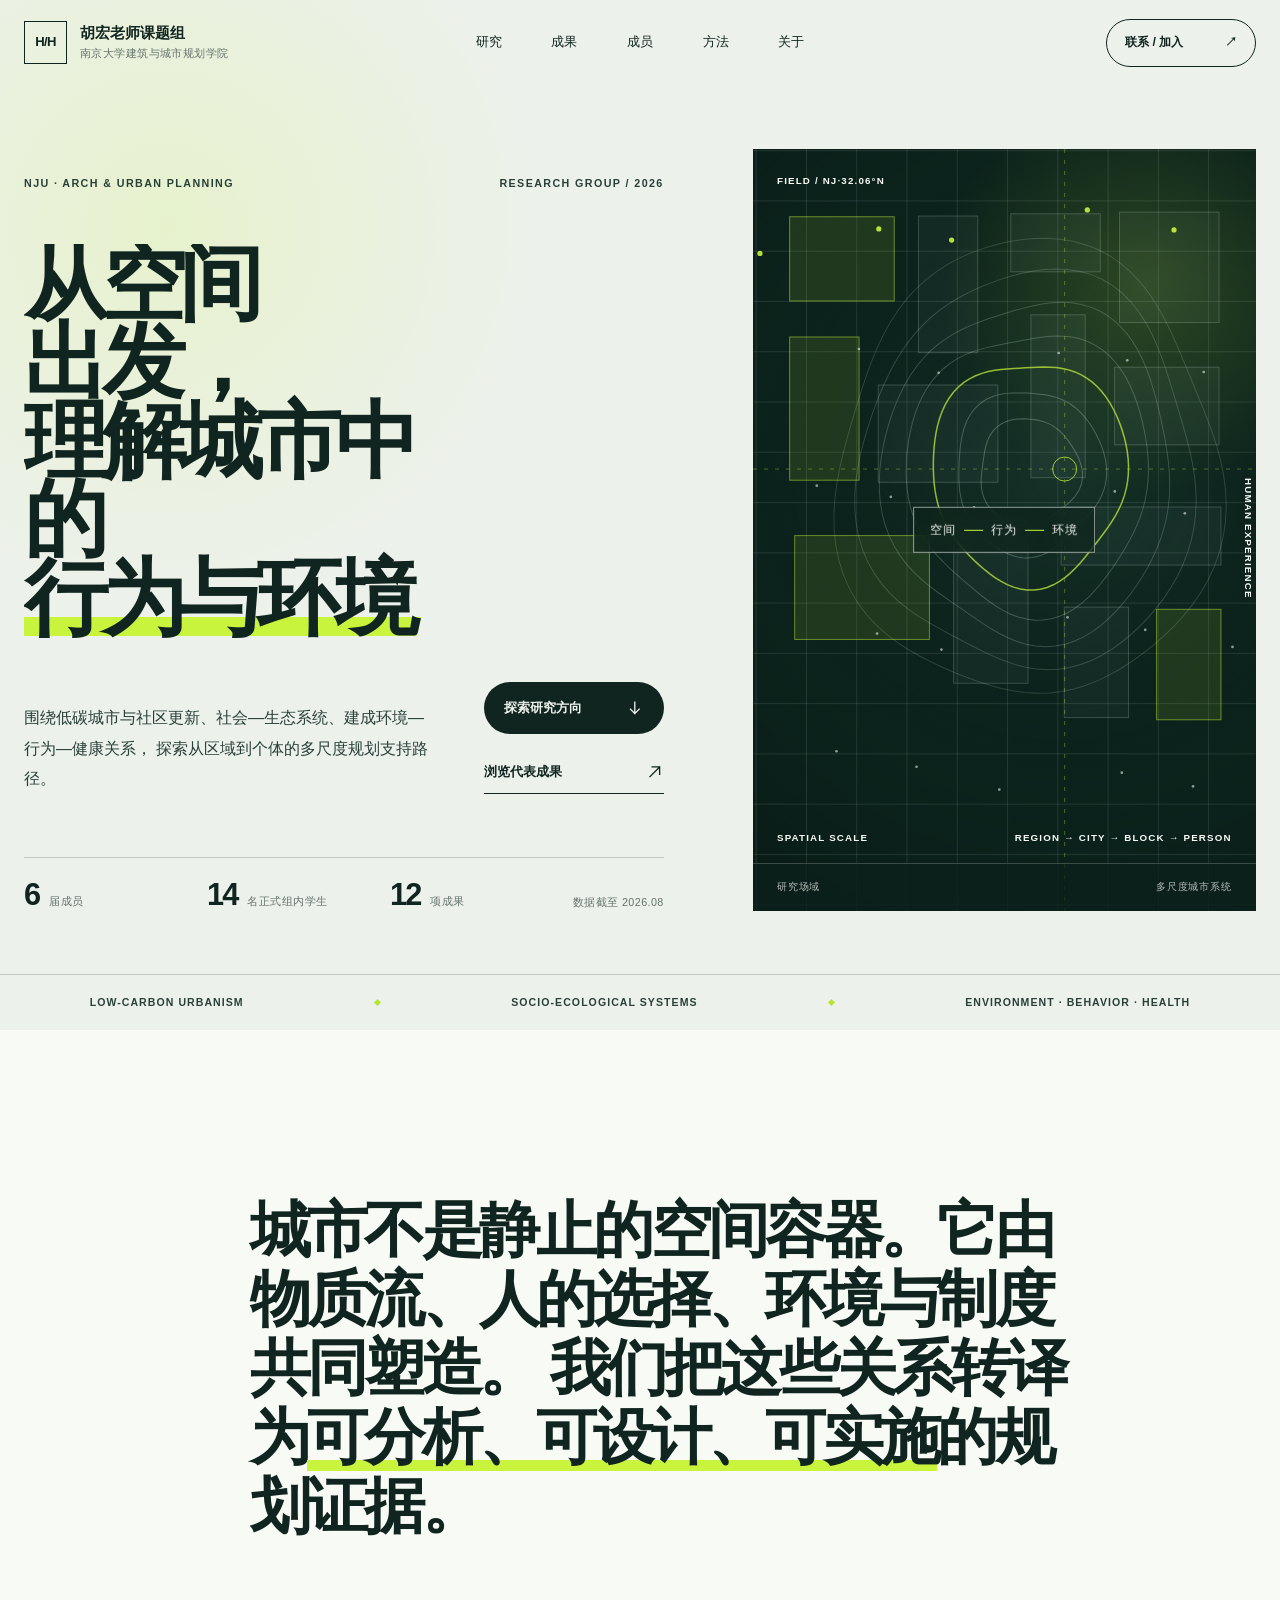
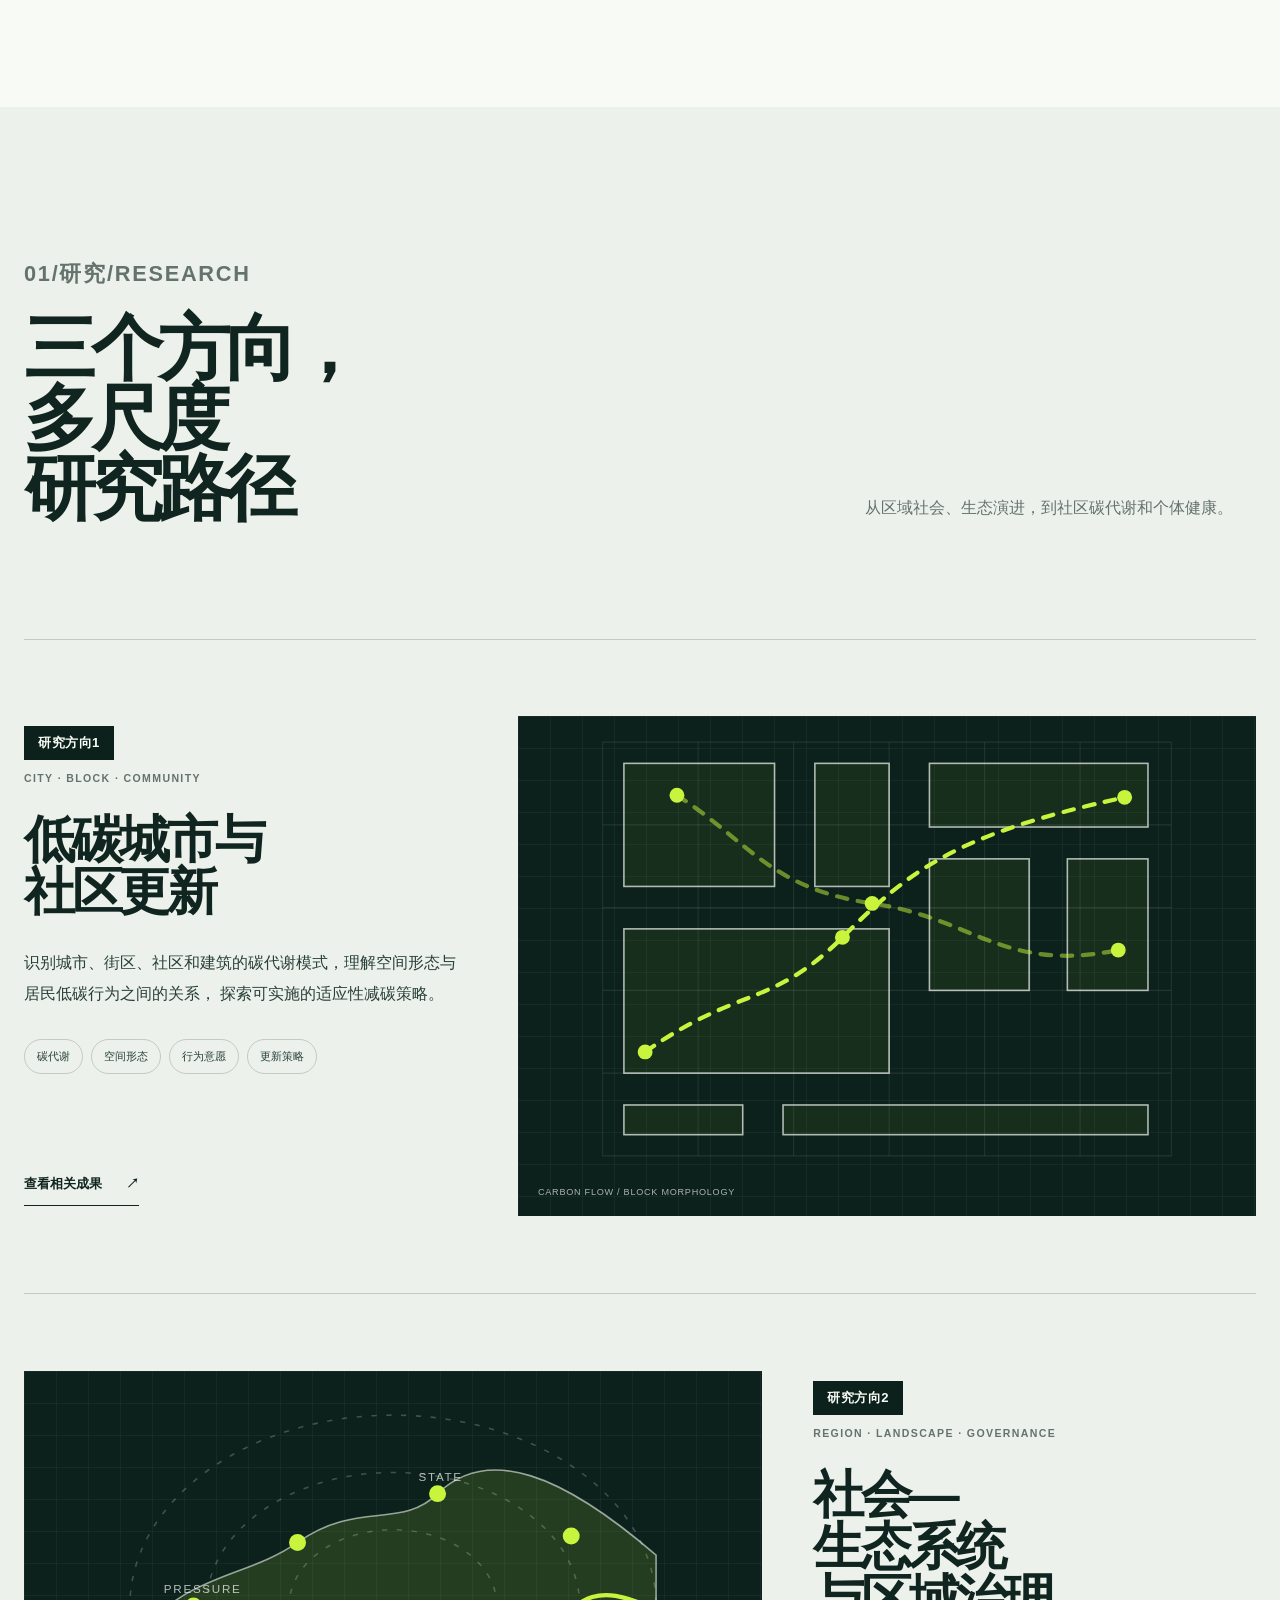
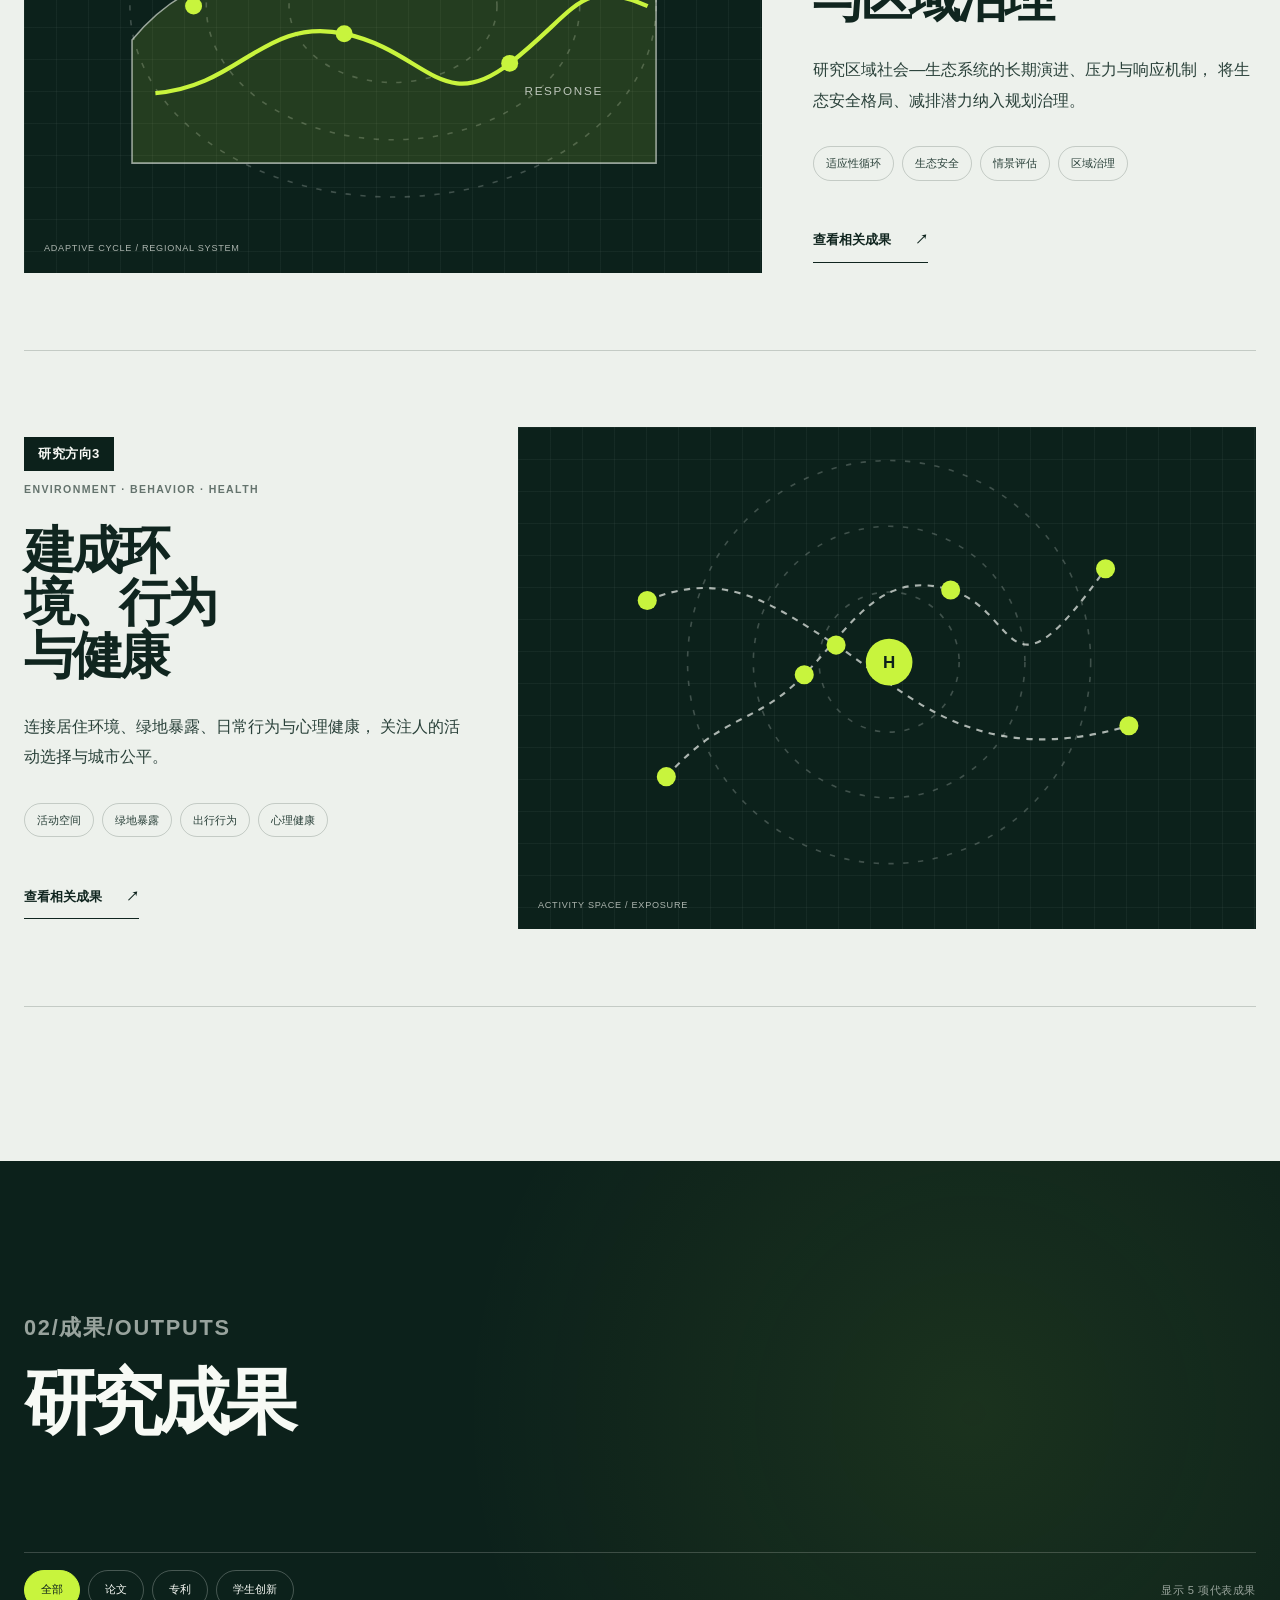
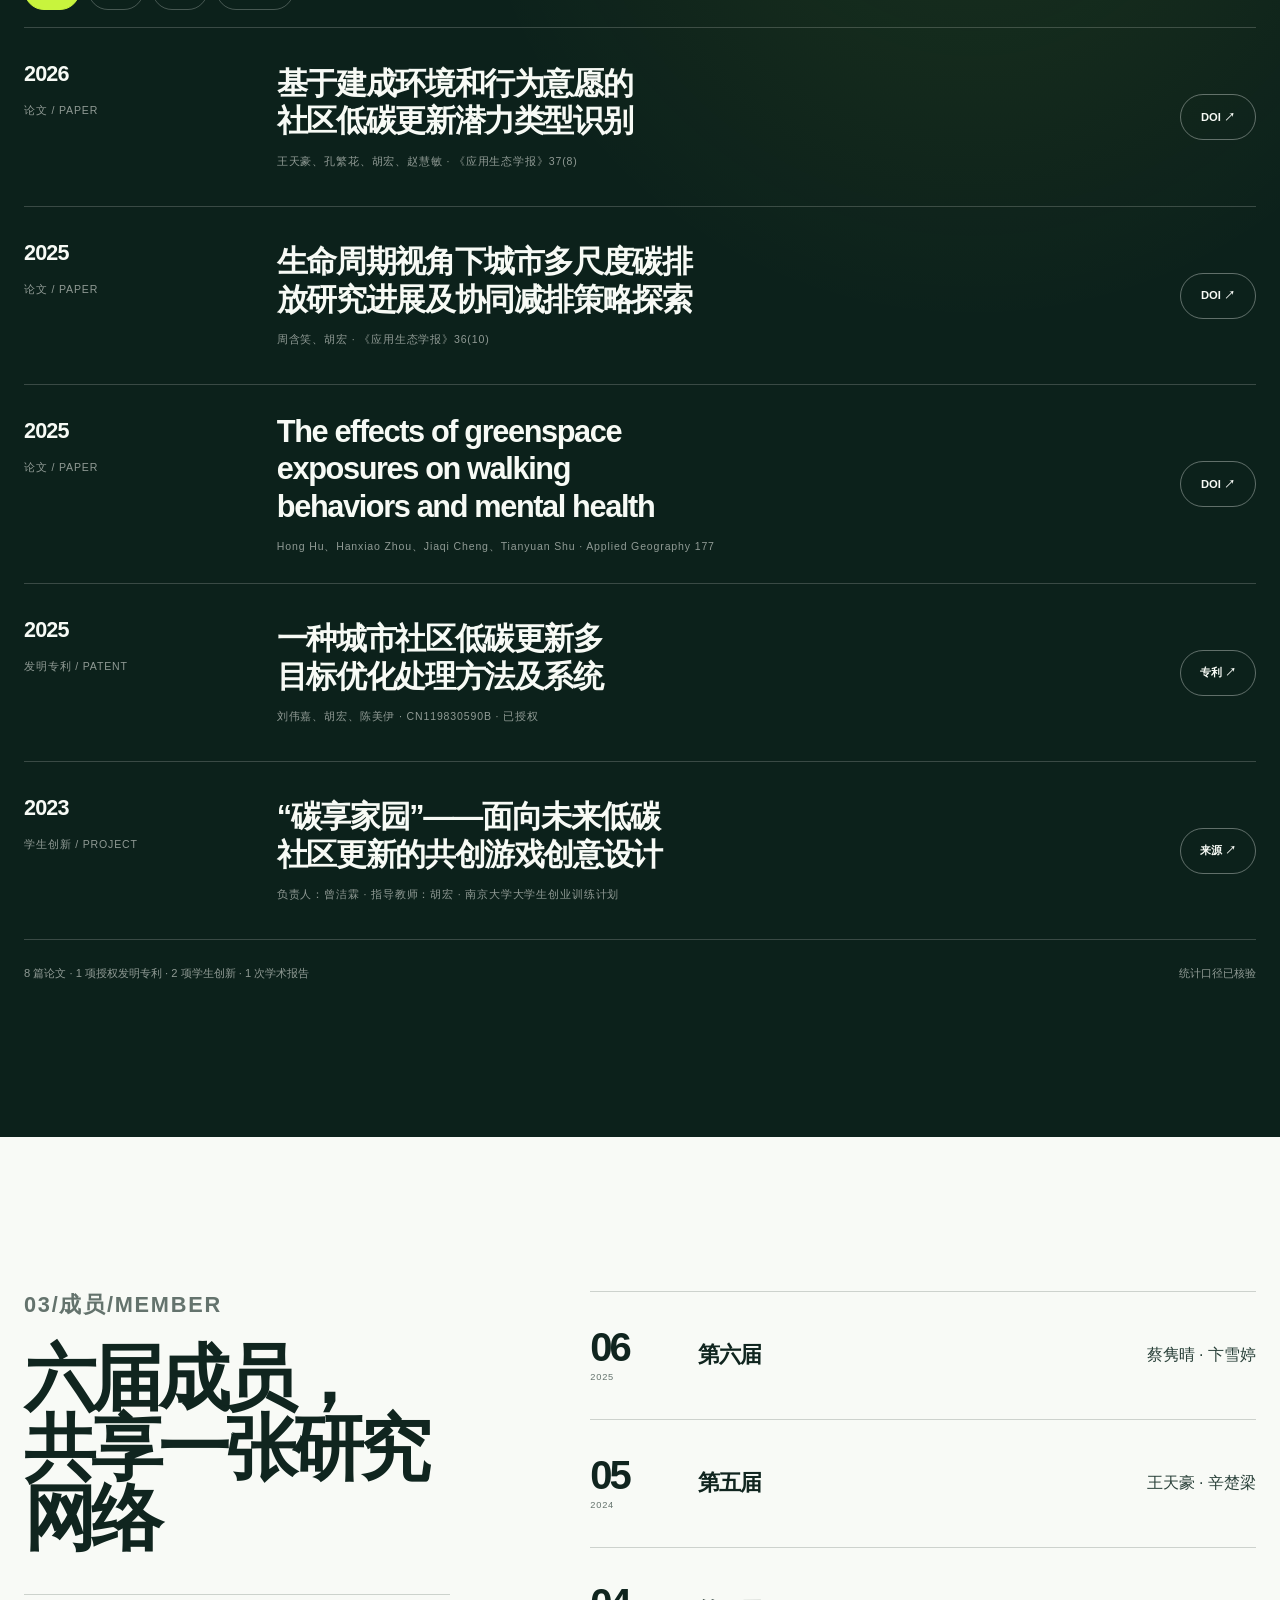
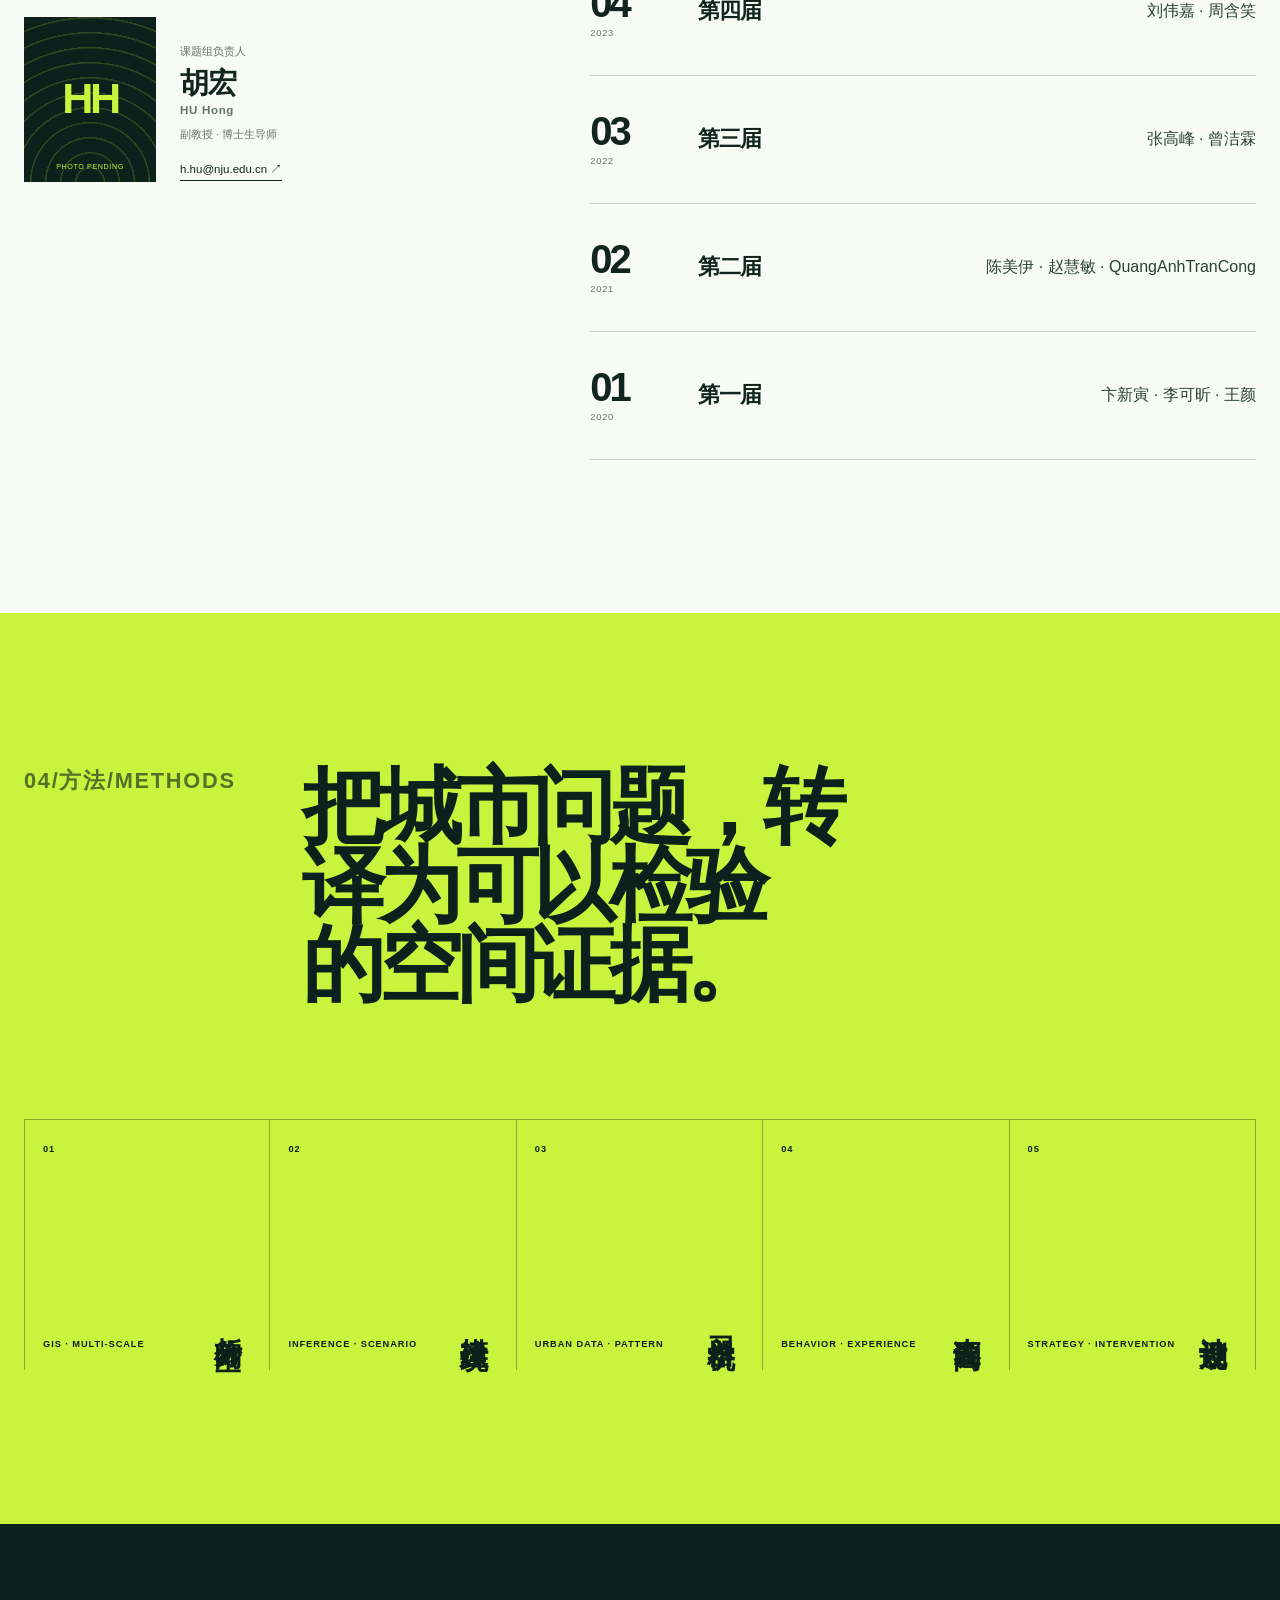
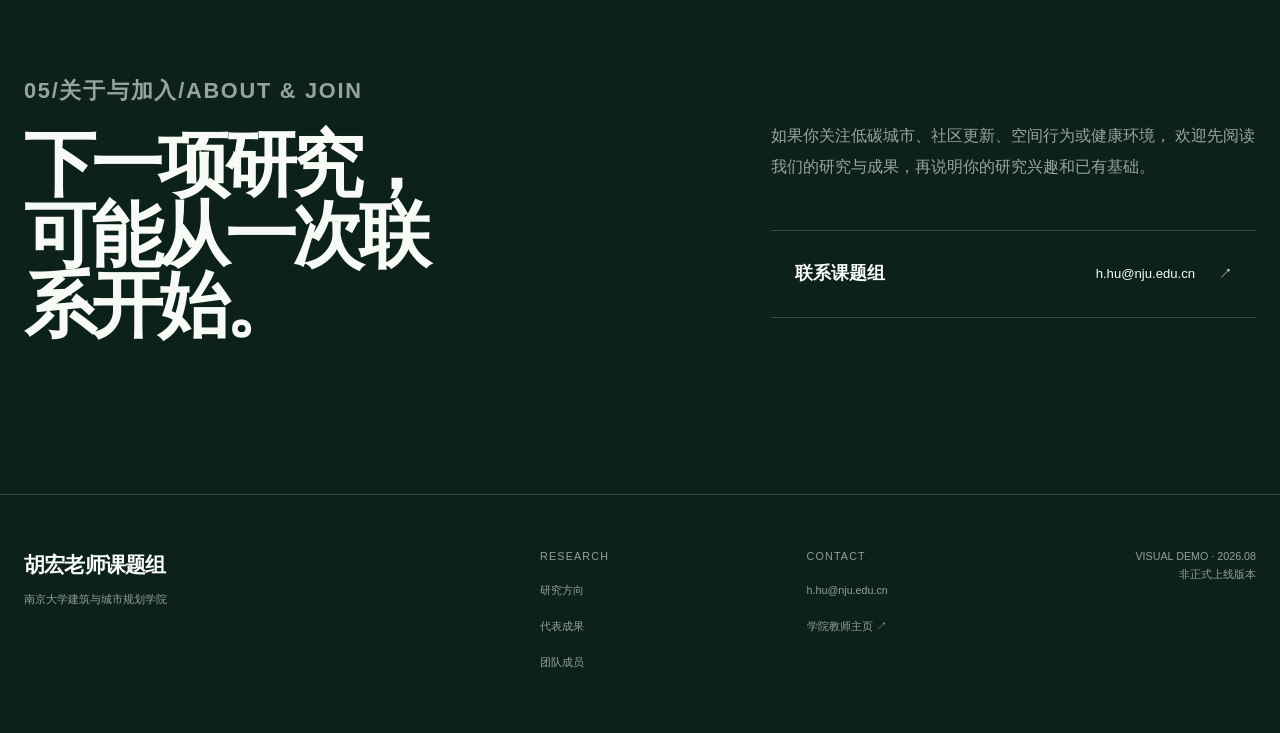
==== commit 0d098fa2: "更新首页内容与响应式布局" ====
--- a/docs/index.html
+++ b/docs/index.html
@@ -63,7 +63,7 @@
 
       <a class="header-cta" href="mailto:h.hu@nju.edu.cn">
         <span>联系 / 加入</span>
-        <span aria-hidden="true">↗</span>
+        <span aria-hidden="true">&#8599;&#65038;</span>
       </a>
     </header>
 
@@ -88,18 +88,34 @@
               </p>
               <div class="hero-actions" aria-label="首页行动入口">
                 <a class="button button--solid" href="#research">
-                  探索研究方向 <span aria-hidden="true">↓</span>
+                  探索研究方向
+                  <svg
+                    class="hero-action-icon"
+                    viewBox="0 0 20 20"
+                    aria-hidden="true"
+                    focusable="false"
+                  >
+                    <path d="M10 3.5v13m0 0 5-5m-5 5-5-5" />
+                  </svg>
                 </a>
                 <a class="text-link" href="#outputs">
-                  浏览代表成果 <span aria-hidden="true">↗</span>
+                  浏览代表成果
+                  <svg
+                    class="hero-action-icon"
+                    viewBox="0 0 20 20"
+                    aria-hidden="true"
+                    focusable="false"
+                  >
+                    <path d="M4.5 15.5 15.5 4.5M7 4.5h8.5V13" />
+                  </svg>
                 </a>
               </div>
             </div>
 
             <div class="hero-stats" aria-label="课题组资料快照">
               <div>
-                <strong>06</strong>
-                <span>届成员谱系</span>
+                <strong>6</strong>
+                <span>届成员</span>
               </div>
               <div>
                 <strong>14</strong>
@@ -107,7 +123,7 @@
               </div>
               <div>
                 <strong>12</strong>
-                <span>项已核验组内成果</span>
+                <span>项成果</span>
               </div>
               <p>数据截至 2026.08</p>
             </div>
@@ -129,8 +145,8 @@
               </div>
             </div>
             <figcaption id="fieldCaption">
-              <span>研究场域 01</span>
-              <span>多尺度城市系统抽象图</span>
+              <span>研究场域</span>
+              <span>多尺度城市系统</span>
             </figcaption>
           </figure>
         </div>
@@ -147,10 +163,9 @@
       <!-- [LEARN-HTML-03] Manifesto：课题组研究立场 -->
       <section class="manifesto" aria-label="研究理念">
         <div class="page-shell manifesto-grid">
-          <p class="section-index">00 / POSITION</p>
           <p class="manifesto-line" data-reveal>
-            城市不是静止的空间容器。它由物质流、人的选择、环境暴露与制度行动共同塑造。
-            我们把这些关系转译为<span>可分析、可讨论、可设计</span>的规划证据。
+            城市不是静止的空间容器。它由物质流、人的选择、环境与制度共同塑造。
+            我们把这些关系转译为<span>可分析、可设计、可实施</span>的规划证据。
           </p>
         </div>
       </section>
@@ -160,20 +175,21 @@
         <div class="page-shell">
           <header class="section-heading">
             <div>
-              <p class="section-index">01 / RESEARCH</p>
-              <h2 id="researchTitle">三个方向，<br />一条多尺度研究路径</h2>
+              <p class="section-index">01/研究/RESEARCH</p>
+              <h2 id="researchTitle">三个方向，<br />多尺度<br />研究路径</h2>
             </div>
             <p>
-              从区域社会—生态演进，到社区碳代谢和个体健康体验，
-              研究对象不同，但共享空间分析、行为调查与规划设计的证据链。
+              从区域社会、生态演进，到社区碳代谢和个体健康。
             </p>
           </header>
 
           <div class="research-list">
             <article class="research-item" data-reveal>
-              <div class="research-number">R / 01</div>
               <div class="research-copy">
-                <p class="research-scale">CITY · BLOCK · COMMUNITY</p>
+                <div class="research-kicker">
+                  <p class="research-number">研究方向1</p>
+                  <p class="research-scale">CITY · BLOCK · COMMUNITY</p>
+                </div>
                 <h3>低碳城市与<br />社区更新</h3>
                 <p>
                   识别城市、街区、社区和建筑的碳代谢模式，理解空间形态与居民低碳行为之间的关系，
@@ -186,7 +202,7 @@
                   <li>更新策略</li>
                 </ul>
                 <a class="row-link" href="#outputs">
-                  查看相关成果 <span aria-hidden="true">↗</span>
+                  查看相关成果 <span aria-hidden="true">&#8599;&#65038;</span>
                 </a>
               </div>
               <figure class="research-graphic research-graphic--carbon">
@@ -218,19 +234,20 @@
                 </svg>
                 <figcaption>
                   <span>CARBON FLOW / BLOCK MORPHOLOGY</span>
-                  <span>示意图，不代表真实研究数据</span>
                 </figcaption>
               </figure>
             </article>
 
             <article class="research-item research-item--reverse" data-reveal>
-              <div class="research-number">R / 02</div>
               <div class="research-copy">
-                <p class="research-scale">REGION · LANDSCAPE · GOVERNANCE</p>
+                <div class="research-kicker">
+                  <p class="research-number">研究方向2</p>
+                  <p class="research-scale">REGION · LANDSCAPE · GOVERNANCE</p>
+                </div>
                 <h3>社会—生态系统<br />与区域治理</h3>
                 <p>
                   研究区域社会—生态系统的长期演进、压力与响应机制，
-                  将生态安全格局、减排增汇潜力和智慧治理转化为规划判断。
+                  将生态安全格局、减排潜力纳入规划治理。
                 </p>
                 <ul class="tag-list" aria-label="相关研究方法">
                   <li>适应性循环</li>
@@ -239,7 +256,7 @@
                   <li>区域治理</li>
                 </ul>
                 <a class="row-link" href="#outputs">
-                  查看相关成果 <span aria-hidden="true">↗</span>
+                  查看相关成果 <span aria-hidden="true">&#8599;&#65038;</span>
                 </a>
               </div>
               <figure class="research-graphic research-graphic--ecology">
@@ -267,28 +284,29 @@
                 </svg>
                 <figcaption>
                   <span>ADAPTIVE CYCLE / REGIONAL SYSTEM</span>
-                  <span>示意图，不代表真实研究数据</span>
                 </figcaption>
               </figure>
             </article>
 
             <article class="research-item" data-reveal>
-              <div class="research-number">R / 03</div>
               <div class="research-copy">
-                <p class="research-scale">ENVIRONMENT · BEHAVIOR · HEALTH</p>
+                <div class="research-kicker">
+                  <p class="research-number">研究方向3</p>
+                  <p class="research-scale">ENVIRONMENT · BEHAVIOR · HEALTH</p>
+                </div>
                 <h3>建成环境、行为<br />与健康</h3>
                 <p>
-                  连接居住环境、绿地暴露、日常步行与心理健康，
-                  关注人们实际经历的活动空间，而不仅是居住地周边的静态环境。
+                  连接居住环境、绿地暴露、日常行为与心理健康，
+                  关注人的活动选择与城市公平。
                 </p>
                 <ul class="tag-list" aria-label="相关研究方法">
                   <li>活动空间</li>
                   <li>绿地暴露</li>
-                  <li>步行行为</li>
+                  <li>出行行为</li>
                   <li>心理健康</li>
                 </ul>
                 <a class="row-link" href="#outputs">
-                  查看相关成果 <span aria-hidden="true">↗</span>
+                  查看相关成果 <span aria-hidden="true">&#8599;&#65038;</span>
                 </a>
               </div>
               <figure class="research-graphic research-graphic--health">
@@ -318,7 +336,6 @@
                 </svg>
                 <figcaption>
                   <span>ACTIVITY SPACE / EXPOSURE</span>
-                  <span>示意图，不代表真实研究数据</span>
                 </figcaption>
               </figure>
             </article>
@@ -331,13 +348,9 @@
         <div class="page-shell">
           <header class="section-heading section-heading--dark">
             <div>
-              <p class="section-index">02 / SELECTED OUTPUTS</p>
-              <h2 id="outputsTitle">研究成果不是终点，<br />而是可被继续使用的证据</h2>
+              <p class="section-index">02/成果/OUTPUTS</p>
+              <h2 id="outputsTitle">研究成果</h2>
             </div>
-            <p>
-              以下只选取已经核验具有课题组内部关系的成果。
-              普通论文直达 DOI 或正式页面，重点项目再展开完整研究故事。
-            </p>
           </header>
 
           <div class="output-toolbar">
@@ -365,7 +378,7 @@
                 target="_blank"
                 rel="noreferrer"
                 aria-label="打开论文 DOI：社区低碳更新潜力类型识别"
-              >DOI ↗</a>
+              >DOI &#8599;&#65038;</a>
             </article>
 
             <article class="output-row" data-output-type="paper">
@@ -382,7 +395,7 @@
                 target="_blank"
                 rel="noreferrer"
                 aria-label="打开论文 DOI：城市多尺度碳排放研究进展"
-              >DOI ↗</a>
+              >DOI &#8599;&#65038;</a>
             </article>
 
             <article class="output-row" data-output-type="paper">
@@ -399,7 +412,7 @@
                 target="_blank"
                 rel="noreferrer"
                 aria-label="打开 Applied Geography 论文 DOI"
-              >DOI ↗</a>
+              >DOI &#8599;&#65038;</a>
             </article>
 
             <article class="output-row" data-output-type="patent">
@@ -416,7 +429,7 @@
                 target="_blank"
                 rel="noreferrer"
                 aria-label="打开低碳更新专利记录"
-              >专利 ↗</a>
+              >专利 &#8599;&#65038;</a>
             </article>
 
             <article class="output-row" data-output-type="student">
@@ -433,27 +446,23 @@
                 target="_blank"
                 rel="noreferrer"
                 aria-label="打开碳享家园项目官方公示"
-              >来源 ↗</a>
+              >来源 &#8599;&#65038;</a>
             </article>
           </div>
 
           <div class="output-footnote">
             <p>8 篇论文 · 1 项授权发明专利 · 2 项学生创新 · 1 次学术报告</p>
-                <span>统计口径已核验</span>
+            <span>统计口径已核验</span>
           </div>
         </div>
       </section>
 
-      <!-- [LEARN-HTML-06] People：负责人和六届正式组内学生 -->
+      <!-- [LEARN-HTML-06] MEMBER：负责人和六届正式组内学生 -->
       <section class="people section" id="people" aria-labelledby="peopleTitle">
         <div class="page-shell people-grid">
           <div class="people-lead">
-            <p class="section-index">03 / PEOPLE</p>
+            <p class="section-index">03/成员/MEMBER</p>
             <h2 id="peopleTitle">六届成员，<br />共享一张研究网络</h2>
-            <p>
-              团队成员按届次组织，但研究合作可以跨越年份。
-              页面只使用已经核验的姓名与届次；头像、简介和毕业去向在本人授权后开放。
-            </p>
 
             <article class="pi-profile">
               <div class="portrait-placeholder" role="img" aria-label="胡宏老师照片待授权">
@@ -463,8 +472,8 @@
               <div>
                 <p>课题组负责人</p>
                 <h3>胡宏 <span>HU Hong</span></h3>
-                <p>副教授 · 硕士生导师</p>
-                <a href="mailto:h.hu@nju.edu.cn">h.hu@nju.edu.cn ↗</a>
+                <p>副教授 · 博士生导师</p>
+                <a href="mailto:h.hu@nju.edu.cn">h.hu@nju.edu.cn &#8599;&#65038;</a>
               </div>
             </article>
           </div>
@@ -500,9 +509,6 @@
               <h3>第一届</h3>
               <p>卞新寅 · 李可昕 · 王颜</p>
             </section>
-            <p class="cohort-note">
-              “第一届—第六届”为结合 2020—2025 年双选名单、毕业论文记录与课题组内部确认建立的 14 人谱系。
-            </p>
           </div>
         </div>
       </section>
@@ -511,7 +517,7 @@
       <section class="methods section" id="methods" aria-labelledby="methodsTitle">
         <div class="page-shell">
           <header class="methods-head">
-            <p class="section-index">04 / METHODS</p>
+            <p class="section-index">04/方法/METHODS</p>
             <h2 id="methodsTitle">把城市问题，转译为可以检验的空间证据。</h2>
           </header>
 
@@ -549,7 +555,7 @@
       <section class="about section" id="about" aria-labelledby="aboutTitle">
         <div class="page-shell about-grid">
           <div>
-            <p class="section-index">05 / ABOUT &amp; JOIN</p>
+            <p class="section-index">05/关于与加入/ABOUT &amp; JOIN</p>
             <h2 id="aboutTitle">下一项研究，<br />可能从一次联系开始。</h2>
           </div>
           <div class="about-copy">
@@ -560,11 +566,8 @@
             <a class="contact-link" href="mailto:h.hu@nju.edu.cn">
               <span>联系课题组</span>
               <span>h.hu@nju.edu.cn</span>
-              <span aria-hidden="true">↗</span>
+              <span aria-hidden="true">&#8599;&#65038;</span>
             </a>
-            <p class="about-note">
-              招生名额、申请材料与具体流程需经胡宏老师确认后发布；本 Demo 不作招生承诺。
-            </p>
           </div>
         </div>
       </section>
@@ -590,7 +593,7 @@
             href="https://arch.nju.edu.cn/szdw/fjs/20200826/i126594.html"
             target="_blank"
             rel="noreferrer"
-          >学院教师主页 ↗</a>
+          >学院教师主页 &#8599;&#65038;</a>
         </div>
         <p class="footer-meta">VISUAL DEMO · 2026.08<br />非正式上线版本</p>
       </div>
--- a/docs/styles.css
+++ b/docs/styles.css
@@ -418,6 +418,18 @@
   gap: 16px;
 }
 
+.hero-action-icon {
+  width: 1.1rem;
+  height: 1.1rem;
+  flex: 0 0 auto;
+  overflow: visible;
+  fill: none;
+  stroke: currentColor;
+  stroke-width: 1.5;
+  stroke-linecap: square;
+  stroke-linejoin: miter;
+}
+
 .button {
   display: inline-flex;
   align-items: center;
@@ -628,12 +640,14 @@
   margin-bottom: 24px;
   color: var(--muted);
   font-family: var(--display);
-  font-size: 0.68rem;
+  font-size: 1.36rem;
   font-weight: 700;
-  letter-spacing: 0.14em;
+  letter-spacing: 0.08em;
+  line-height: 1.3;
 }
 
 .manifesto-line {
+  grid-column: -2 / -1;
   max-width: 25ch;
   margin: 0;
   font-family: var(--display);
@@ -683,7 +697,6 @@
 }
 
 .section-heading > p,
-.people-lead > p,
 .about-copy > p {
   max-width: 40rem;
   margin-bottom: 0;
@@ -703,7 +716,7 @@
 
 .research-item {
   display: grid;
-  grid-template-columns: 84px minmax(300px, 0.75fr) minmax(430px, 1.25fr);
+  grid-template-columns: minmax(300px, 0.75fr) minmax(430px, 1.25fr);
   gap: clamp(24px, 4vw, 64px);
   min-height: 650px;
   padding-block: clamp(48px, 6vw, 88px);
@@ -711,24 +724,35 @@
 }
 
 .research-item--reverse {
-  grid-template-columns: 84px minmax(430px, 1.25fr) minmax(300px, 0.75fr);
+  grid-template-columns: minmax(430px, 1.25fr) minmax(300px, 0.75fr);
 }
 
 .research-item--reverse .research-copy {
-  grid-column: 3;
+  grid-column: 2;
 }
 
 .research-item--reverse .research-graphic {
-  grid-column: 2;
+  grid-column: 1;
   grid-row: 1;
 }
 
+.research-kicker {
+  display: grid;
+  justify-items: start;
+  gap: 10px;
+  margin-bottom: 26px;
+}
+
 .research-number {
-  color: var(--muted);
+  margin: 0;
+  padding: 8px 14px;
+  color: var(--paper-bright);
+  background: var(--dark);
   font-family: var(--display);
-  font-size: 0.73rem;
+  font-size: 0.82rem;
   font-weight: 700;
-  letter-spacing: 0.1em;
+  letter-spacing: 0.04em;
+  line-height: 1.35;
 }
 
 .research-copy {
@@ -739,7 +763,7 @@
 }
 
 .research-scale {
-  margin-bottom: 30px;
+  margin: 0;
   color: var(--muted);
   font-family: var(--display);
   font-size: 0.66rem;
@@ -946,8 +970,7 @@
     var(--dark);
 }
 
-.section-heading--dark .section-index,
-.section-heading--dark > p {
+.section-heading--dark .section-index {
   color: rgba(247, 250, 245, 0.6);
 }
 
@@ -1127,10 +1150,6 @@
   margin-bottom: 40px;
 }
 
-.people-lead > p {
-  margin-bottom: 54px;
-}
-
 .pi-profile {
   display: grid;
   grid-template-columns: 132px minmax(0, 1fr);
@@ -1223,7 +1242,7 @@
   line-height: 1;
 }
 
-.cohort-row span {
+.cohort-row > div > span {
   font-family: var(--display);
   font-size: 2.5rem;
   font-weight: 720;
@@ -1249,13 +1268,6 @@
   overflow-wrap: anywhere;
 }
 
-.cohort-note {
-  margin: 20px 0 0;
-  color: var(--muted);
-  font-size: 0.68rem;
-  line-height: 1.7;
-}
-
 /* [LEARN-CSS-08] Methods：荧光色研究方法板块 */
 .methods {
   color: var(--dark);
@@ -1264,7 +1276,7 @@
 
 .methods-head {
   display: grid;
-  grid-template-columns: minmax(120px, 0.25fr) minmax(0, 1.75fr);
+  grid-template-columns: minmax(230px, 0.35fr) minmax(0, 1.65fr);
   gap: 48px;
   align-items: start;
   margin-bottom: clamp(72px, 9vw, 128px);
@@ -1337,8 +1349,7 @@
 }
 
 .about-grid .section-index,
-.about-copy > p,
-.about-note {
+.about-copy > p {
   color: rgba(247, 250, 245, 0.6);
 }
 
@@ -1379,11 +1390,6 @@
   font-weight: 650;
 }
 
-.about-note {
-  margin: 24px 0 0;
-  font-size: 0.67rem;
-}
-
 /* [LEARN-CSS-10] Footer：页脚网格和辅助信息 */
 .site-footer {
   padding-block: 52px;
@@ -1491,7 +1497,7 @@
 
   .research-item,
   .research-item--reverse {
-    grid-template-columns: 64px minmax(260px, 0.78fr) minmax(360px, 1.22fr);
+    grid-template-columns: minmax(260px, 0.78fr) minmax(360px, 1.22fr);
     gap: 30px;
   }
 
@@ -1638,19 +1644,19 @@
 
   .research-item,
   .research-item--reverse {
-    grid-template-columns: 58px 1fr;
+    grid-template-columns: 1fr;
     min-height: auto;
   }
 
   .research-item .research-copy,
   .research-item--reverse .research-copy {
-    grid-column: 2;
+    grid-column: 1;
     grid-row: 1;
   }
 
   .research-item .research-graphic,
   .research-item--reverse .research-graphic {
-    grid-column: 1 / -1;
+    grid-column: 1;
     grid-row: 2;
     min-height: min(72vw, 590px);
   }
@@ -1786,14 +1792,13 @@
   }
 
   .hero-marquee {
-    justify-content: flex-start;
-    gap: 24px;
-    overflow: hidden;
-  }
-
-  .hero-marquee span:nth-of-type(3),
-  .hero-marquee i:nth-of-type(2) {
-    display: none;
+    flex-direction: column;
+    justify-content: center;
+    min-height: 0;
+    gap: 14px;
+    padding: 28px 16px;
+    overflow: visible;
+    text-align: center;
   }
 
   .manifesto {
@@ -1825,7 +1830,6 @@
     gap: 18px;
   }
 
-  .research-number,
   .research-item .research-copy,
   .research-item--reverse .research-copy,
   .research-item .research-graphic,
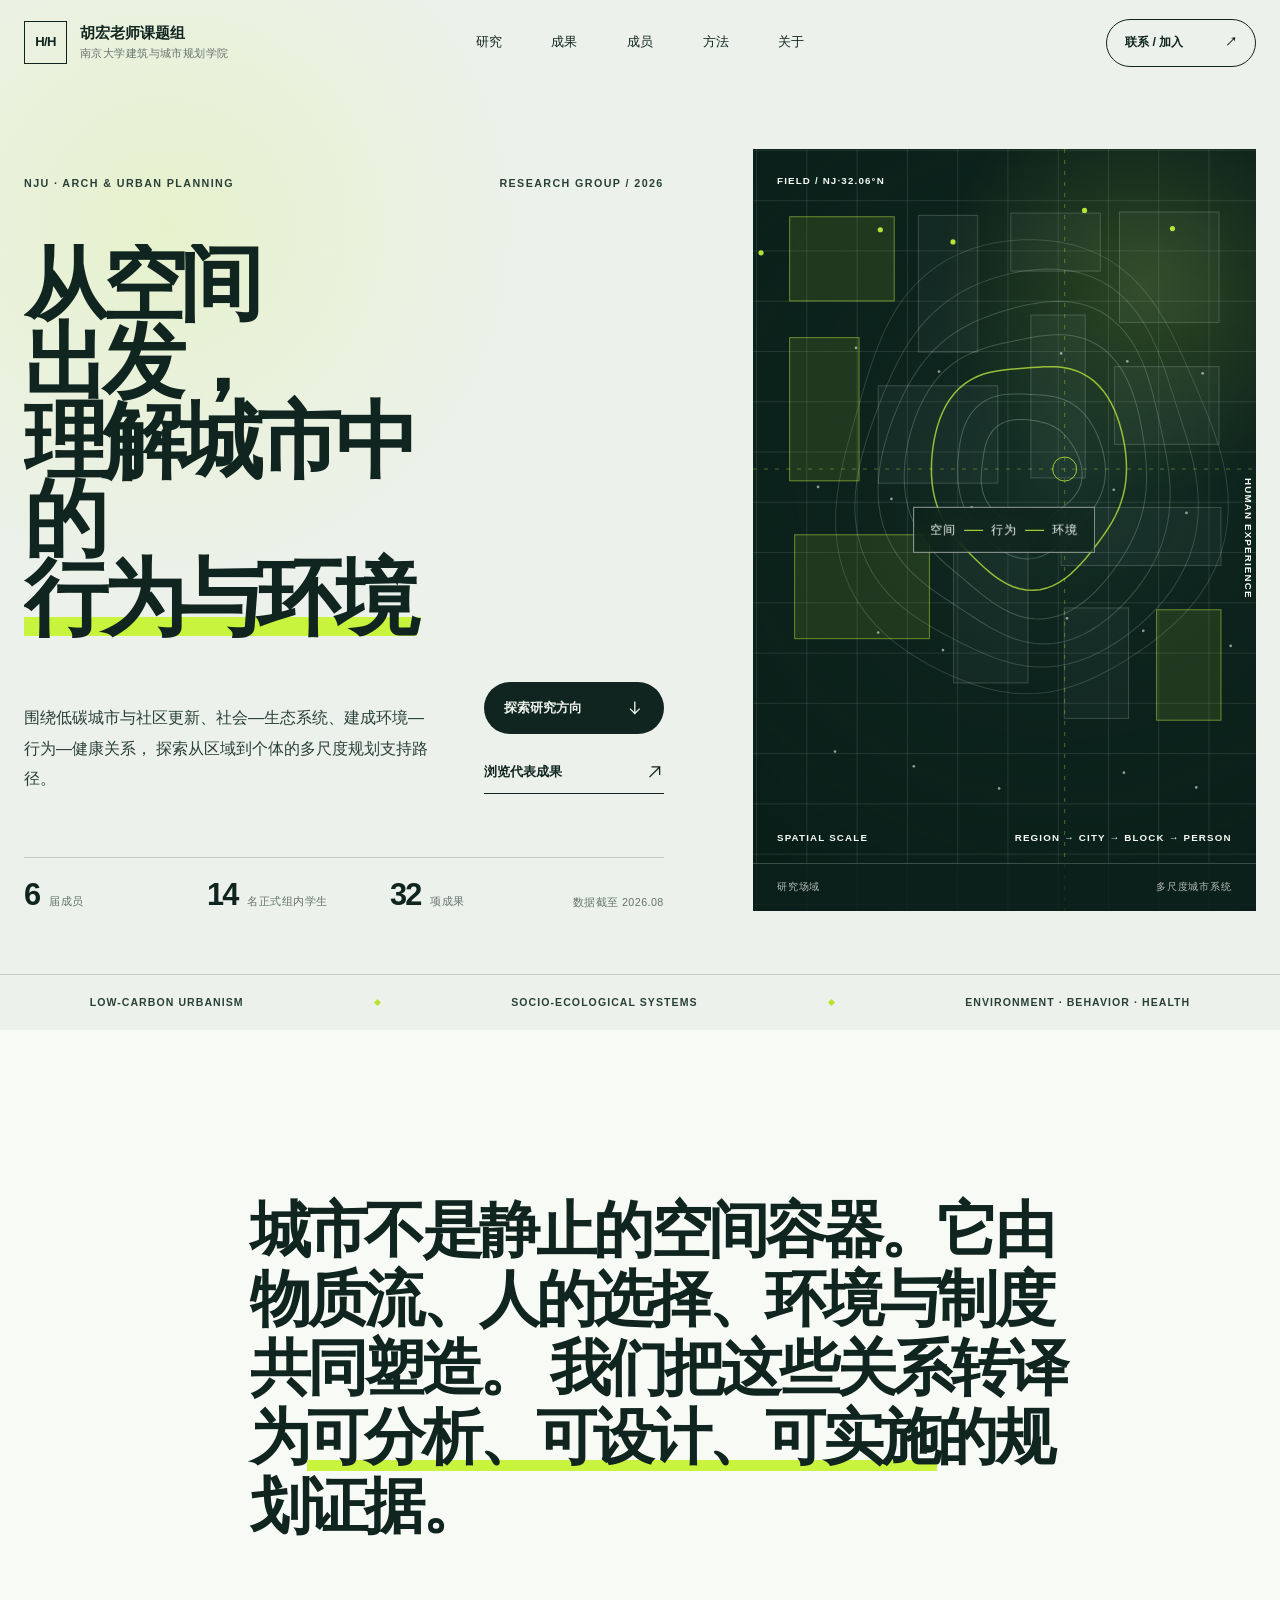
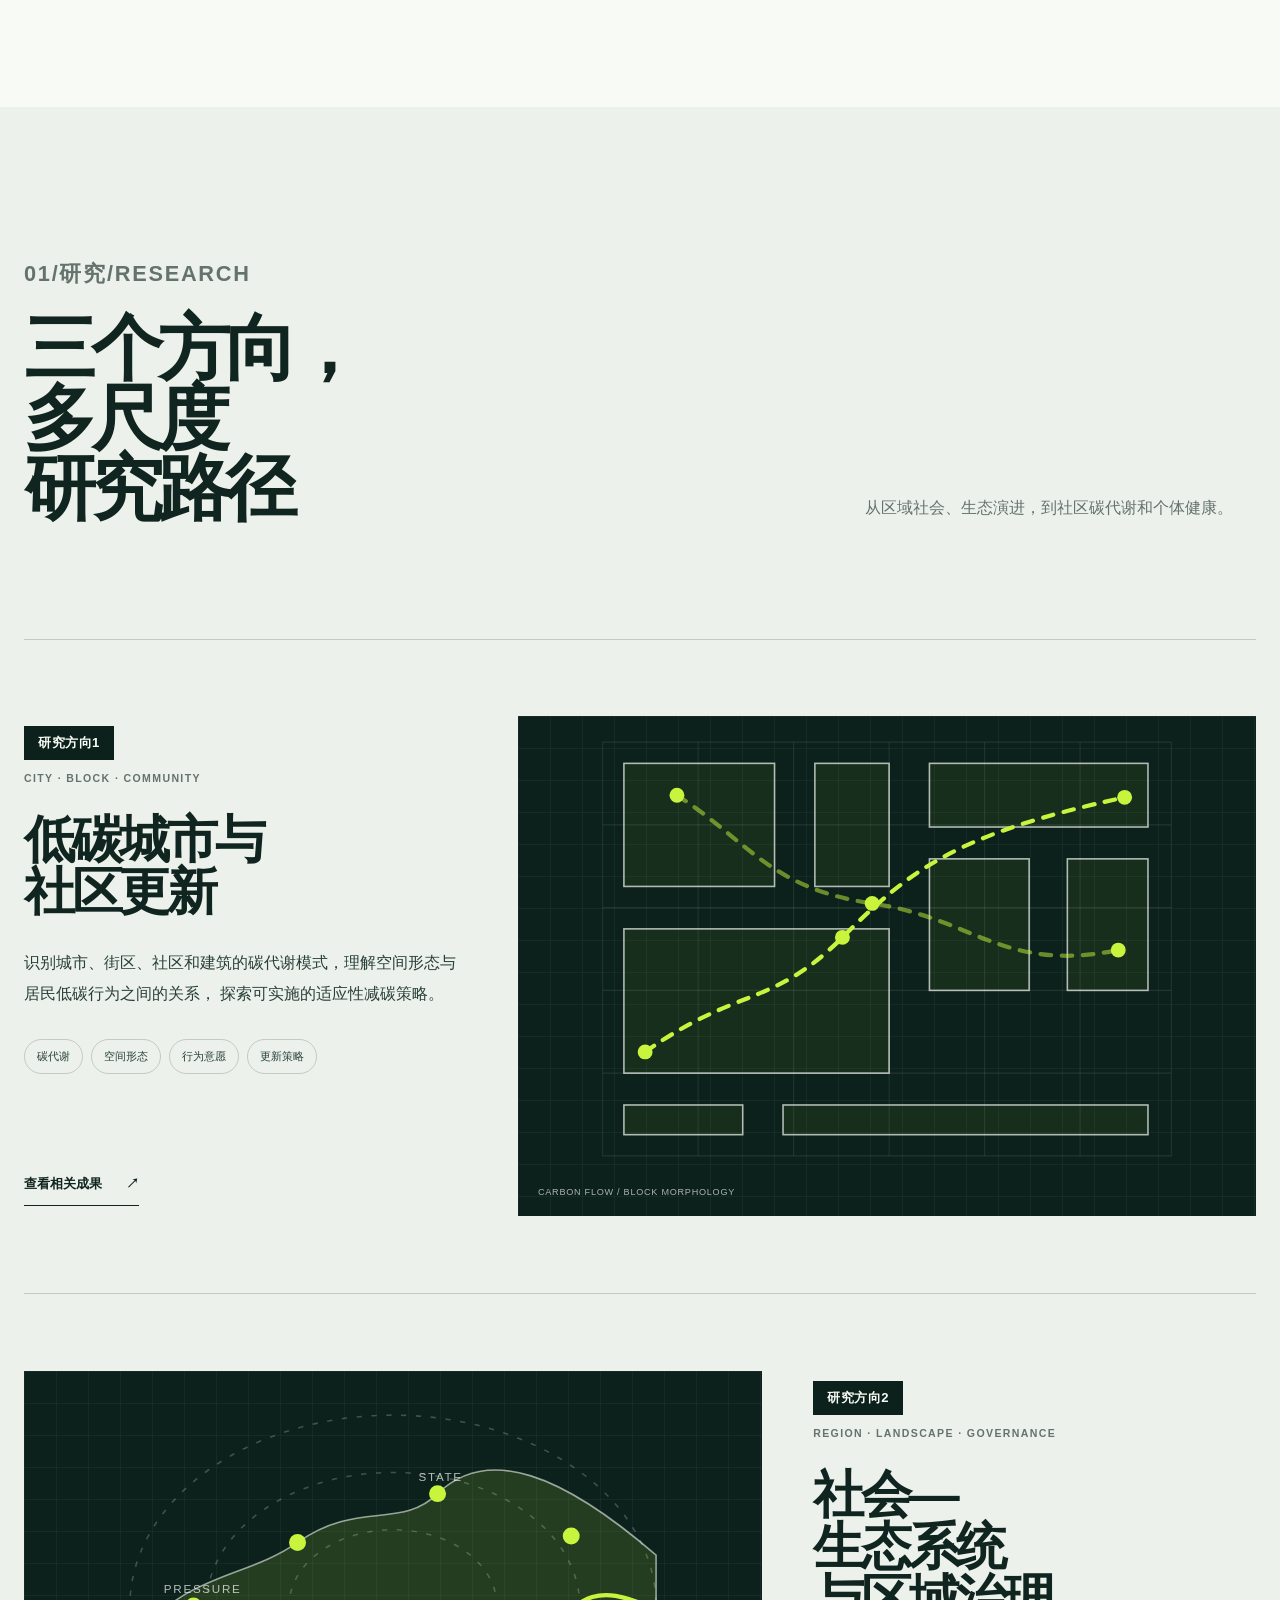
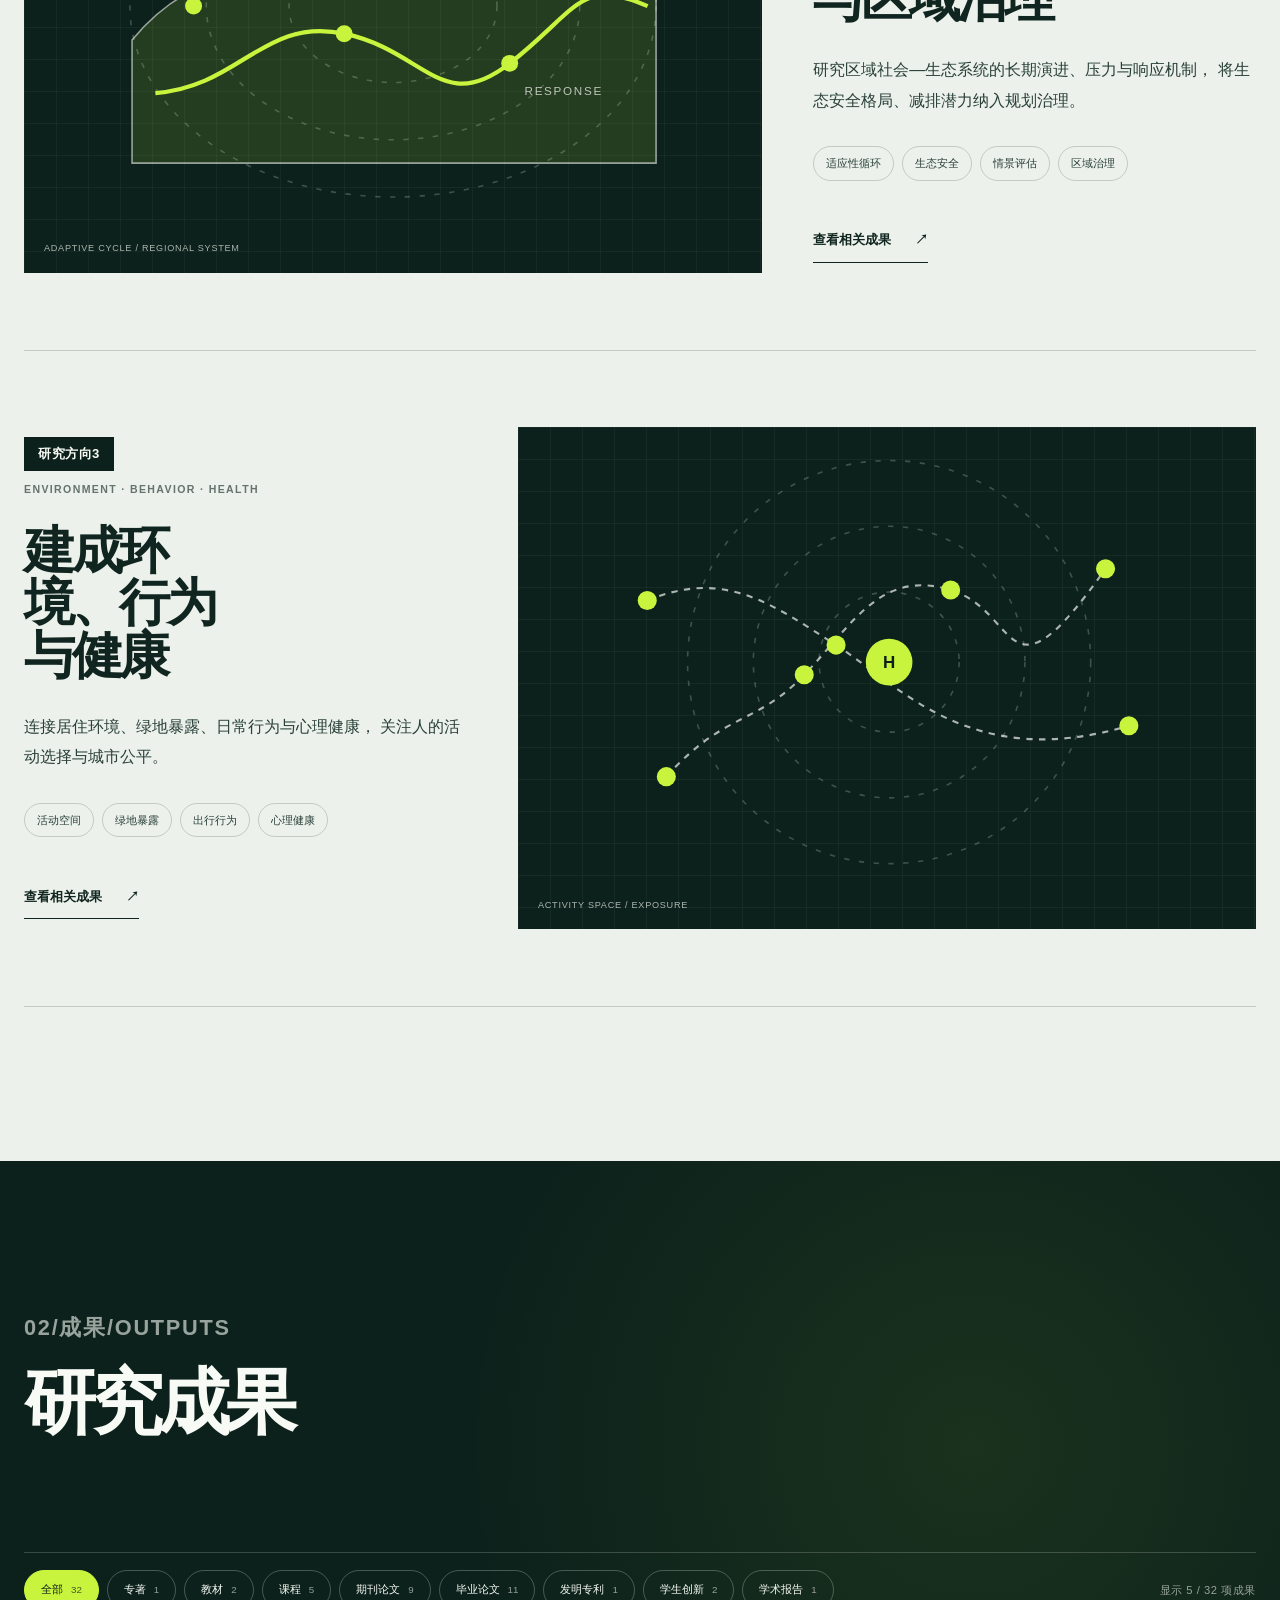
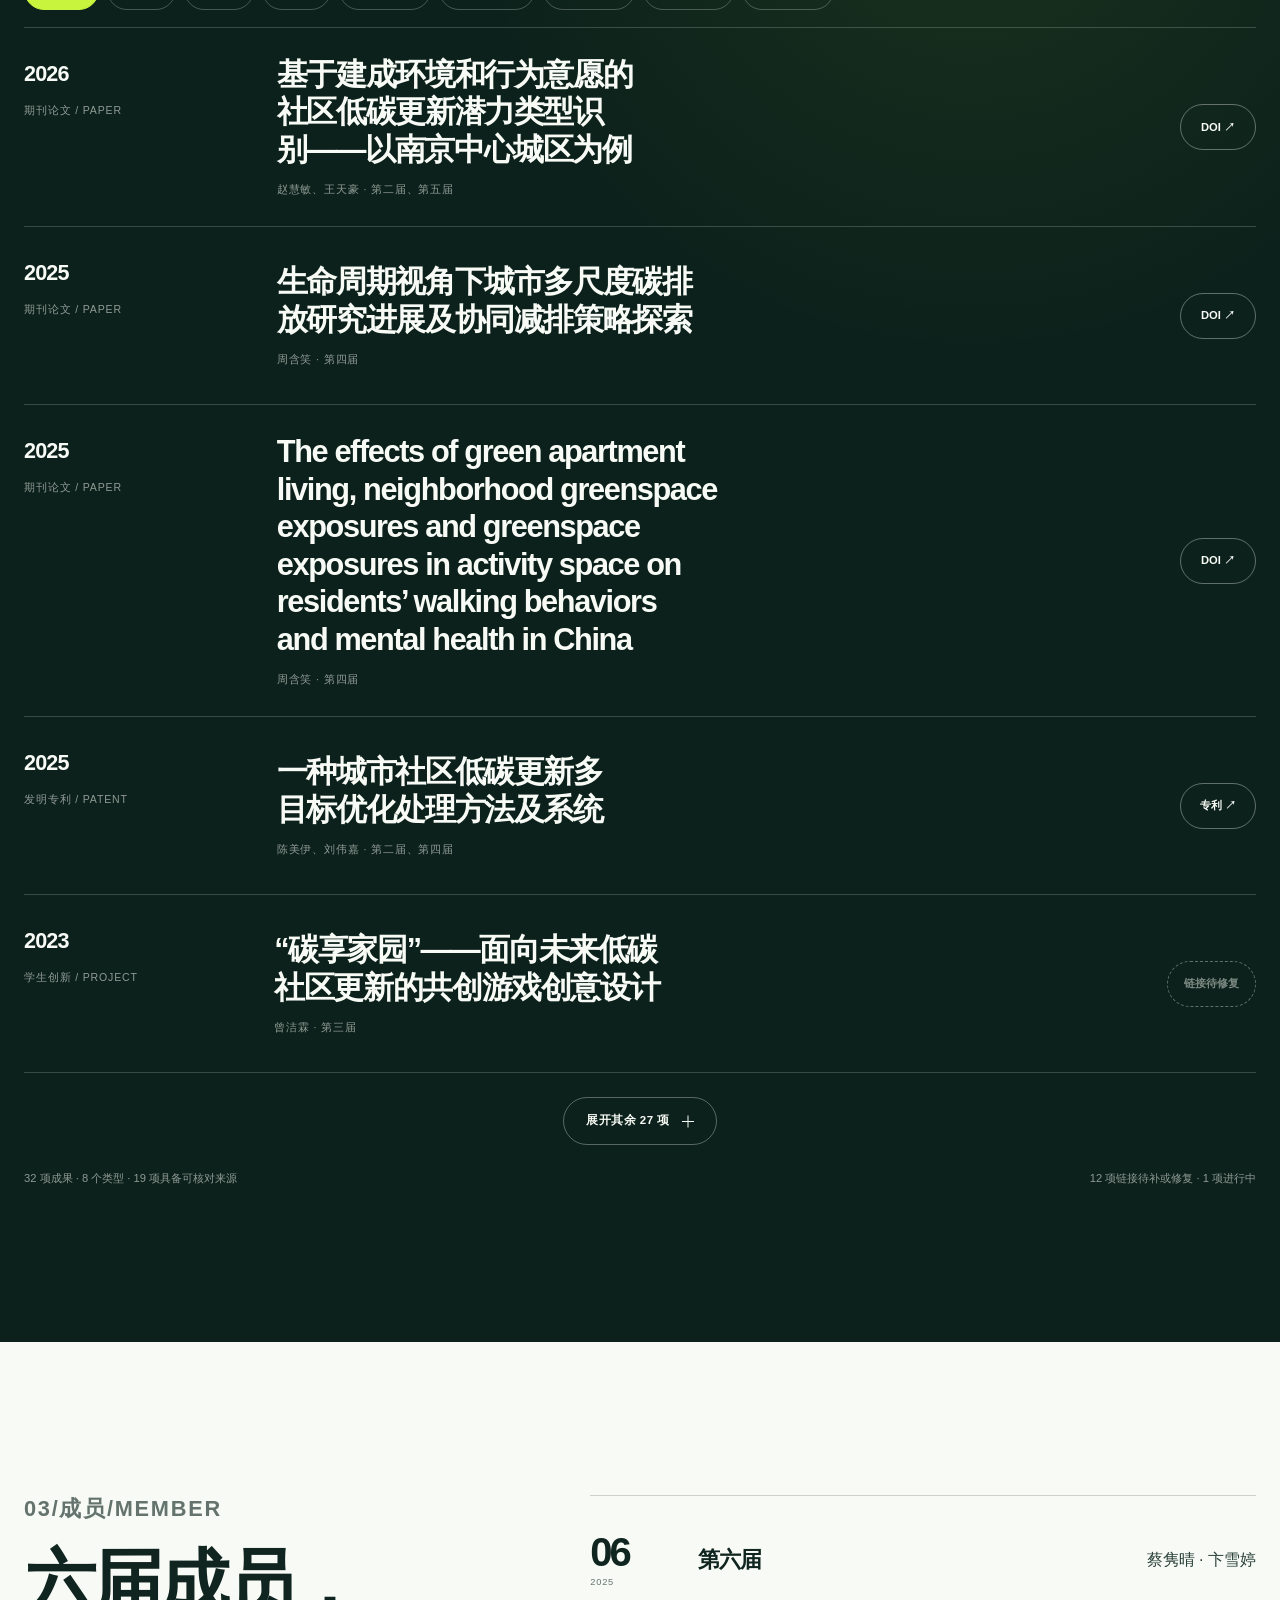
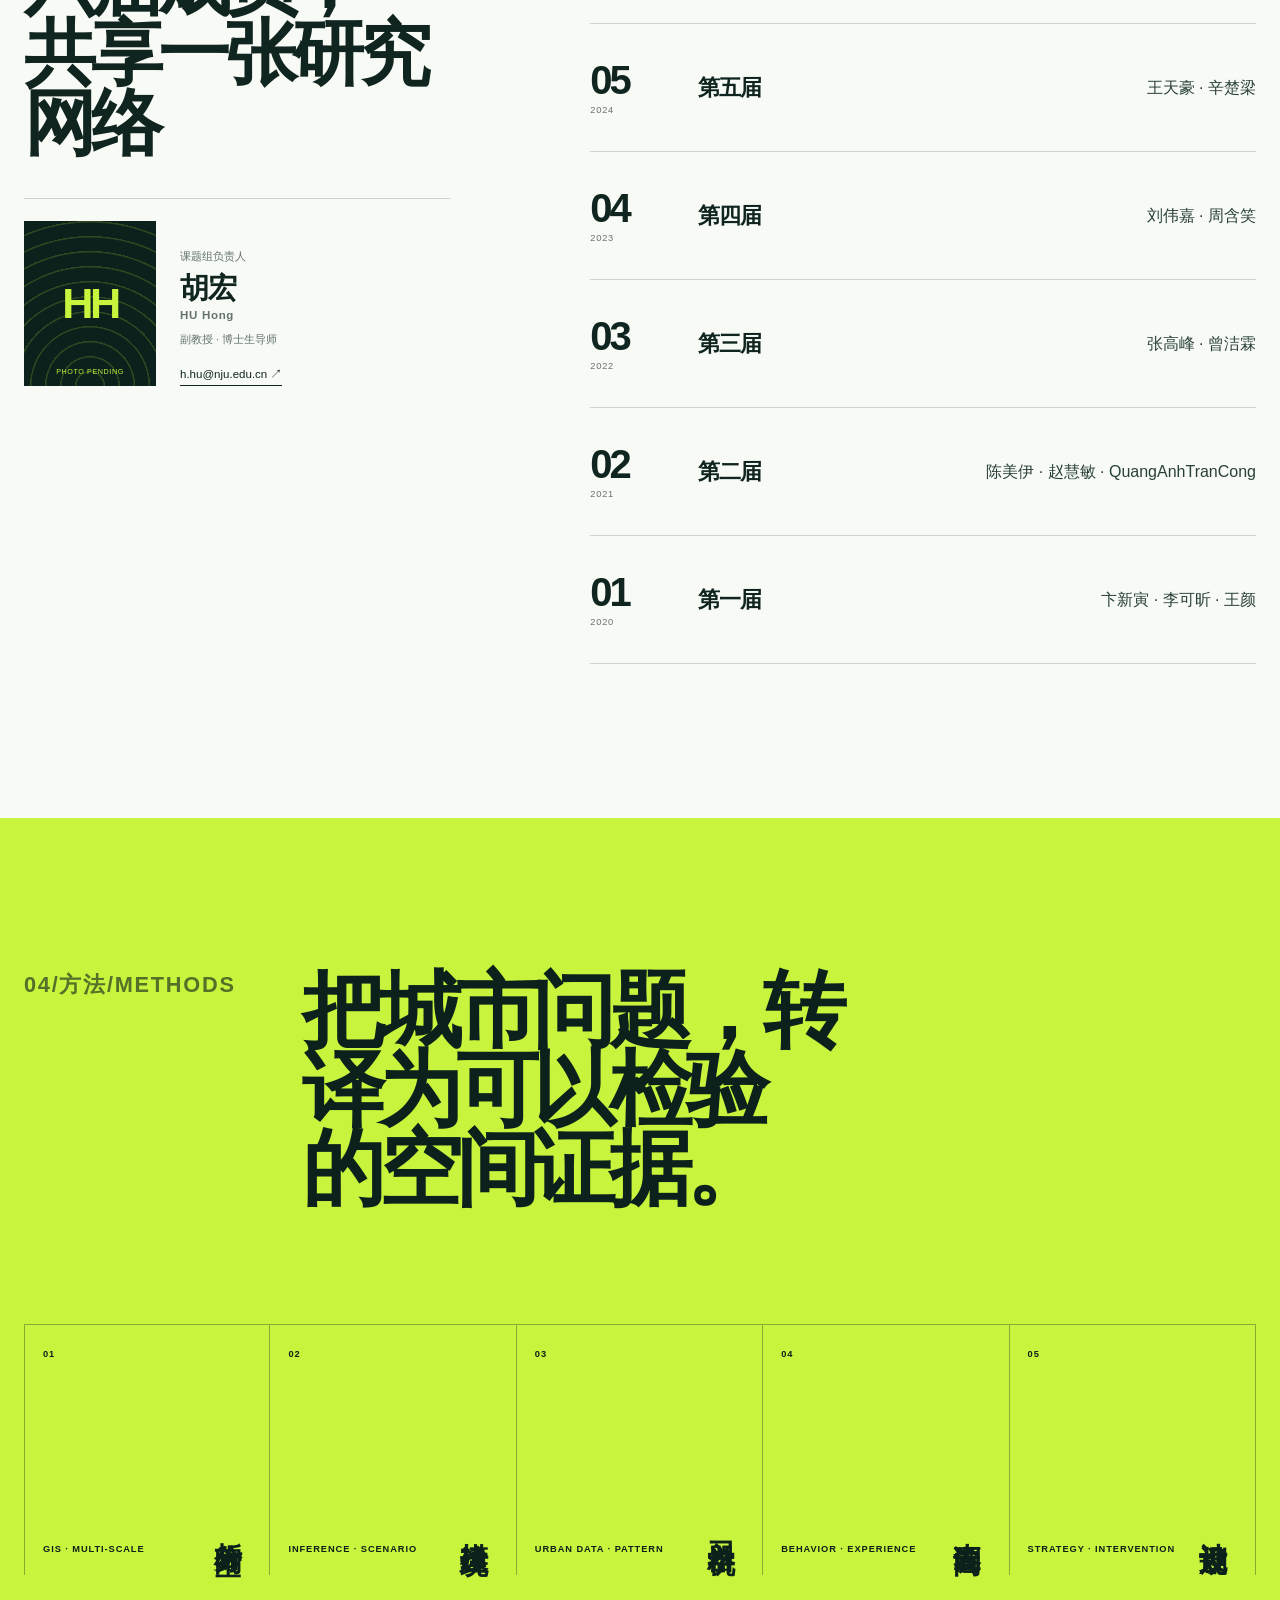
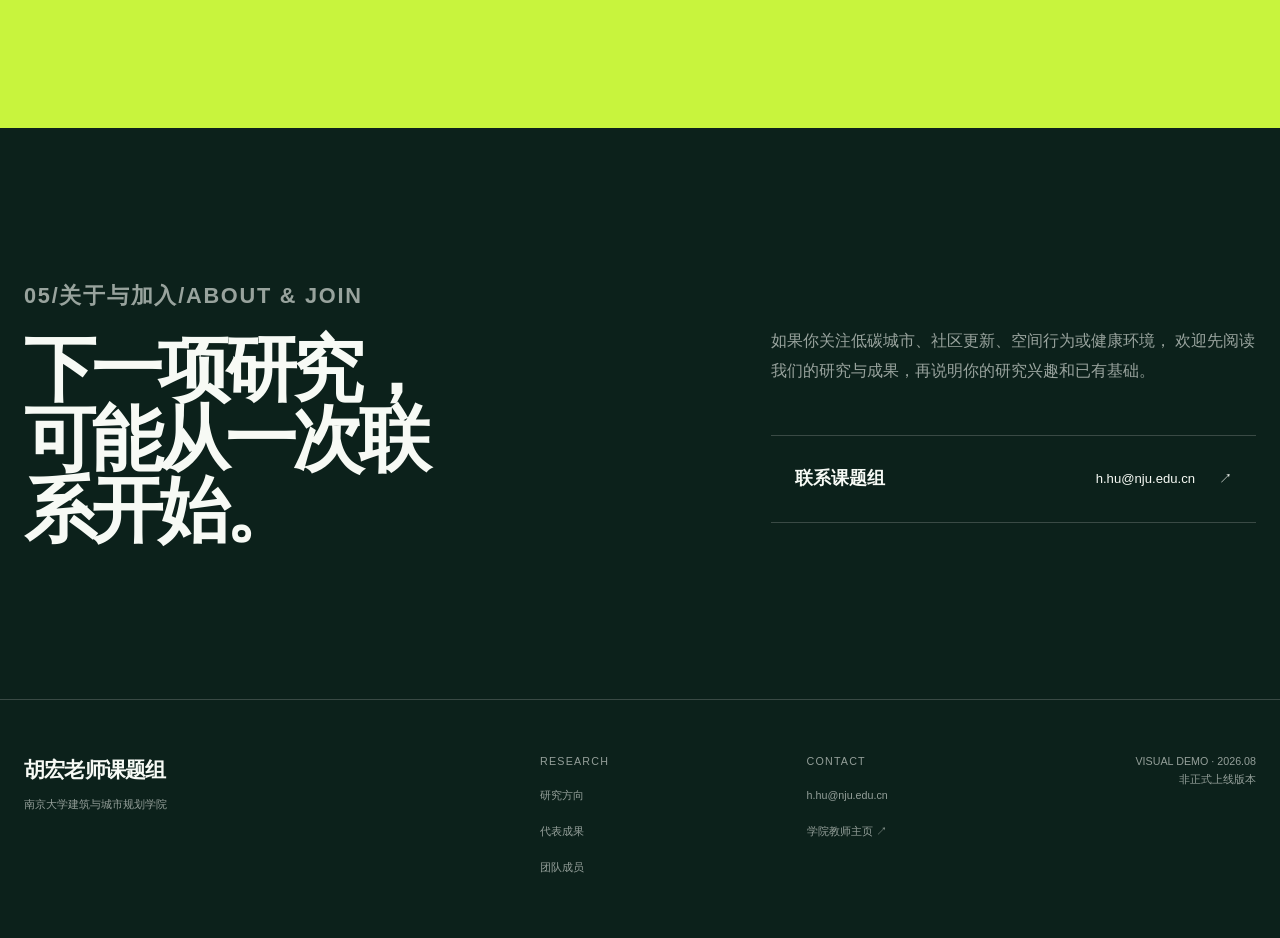
==== commit 364b8eba: "更新成果表" ====
--- a/docs/index.html
+++ b/docs/index.html
@@ -9,6 +9,10 @@
     />
     <meta name="theme-color" content="#edf1ec" />
     <title>胡宏老师课题组｜研究城市、行为与环境</title>
+    <link
+      rel="icon"
+      href="data:image/svg+xml,%3Csvg xmlns='http://www.w3.org/2000/svg' viewBox='0 0 64 64'%3E%3Crect width='64' height='64' rx='8' fill='%230c211b'/%3E%3Cpath d='M16 16v32M48 16v32M16 32h32' stroke='%23c8f43d' stroke-width='6'/%3E%3C/svg%3E"
+    />
     <link rel="stylesheet" href="styles.css" />
     <noscript>
       <style>
@@ -122,7 +126,7 @@
                 <span>名正式组内学生</span>
               </div>
               <div>
-                <strong>12</strong>
+                <strong>32</strong>
                 <span>项成果</span>
               </div>
               <p>数据截至 2026.08</p>
@@ -355,104 +359,489 @@
 
           <div class="output-toolbar">
             <div class="output-filters" role="group" aria-label="按成果类型筛选">
-              <button type="button" data-filter="all" aria-pressed="true">全部</button>
-              <button type="button" data-filter="paper" aria-pressed="false">论文</button>
-              <button type="button" data-filter="patent" aria-pressed="false">专利</button>
-              <button type="button" data-filter="student" aria-pressed="false">学生创新</button>
+              <button type="button" data-filter="all" aria-pressed="true">全部 <span>32</span></button>
+              <button type="button" data-filter="monograph" aria-pressed="false">专著 <span>1</span></button>
+              <button type="button" data-filter="textbook" aria-pressed="false">教材 <span>2</span></button>
+              <button type="button" data-filter="course" aria-pressed="false">课程 <span>5</span></button>
+              <button type="button" data-filter="paper" aria-pressed="false">期刊论文 <span>9</span></button>
+              <button type="button" data-filter="thesis" aria-pressed="false">毕业论文 <span>11</span></button>
+              <button type="button" data-filter="patent" aria-pressed="false">发明专利 <span>1</span></button>
+              <button type="button" data-filter="student" aria-pressed="false">学生创新 <span>2</span></button>
+              <button type="button" data-filter="report" aria-pressed="false">学术报告 <span>1</span></button>
             </div>
-            <p id="outputStatus" role="status" aria-live="polite">显示 5 项代表成果</p>
+            <p id="outputStatus" role="status" aria-live="polite">显示 5 / 32 项成果</p>
           </div>
 
           <div class="output-list" id="outputList">
-            <article class="output-row" data-output-type="paper">
+            <article class="output-row" data-output-type="paper" data-source-row="20">
               <div class="output-meta">
                 <span>2026</span>
-                <span>论文 / PAPER</span>
-              </div>
-              <div class="output-main">
-                <h3>基于建成环境和行为意愿的社区低碳更新潜力类型识别</h3>
-                <p>王天豪、孔繁花、胡宏、赵慧敏 · 《应用生态学报》37(8)</p>
-              </div>
-              <a
-                href="https://doi.org/10.13287/j.1001-9332.202608.025"
-                target="_blank"
-                rel="noreferrer"
-                aria-label="打开论文 DOI：社区低碳更新潜力类型识别"
+                <span>期刊论文 / PAPER</span>
+              </div>
+              <div class="output-main">
+                <h3>基于建成环境和行为意愿的社区低碳更新潜力类型识别——以南京中心城区为例</h3>
+                <p>赵慧敏、王天豪 · 第二届、第五届</p>
+              </div>
+              <a class="output-action" href="https://doi.org/10.13287/j.1001-9332.202608.025"
+                target="_blank"
+                rel="noreferrer noopener"
+                aria-label="打开期刊论文来源：基于建成环境和行为意愿的社区低碳更新潜力类型识别——以南京中心城区为例"
               >DOI &#8599;&#65038;</a>
             </article>
 
-            <article class="output-row" data-output-type="paper">
+            <article class="output-row" data-output-type="paper" data-source-row="31">
               <div class="output-meta">
                 <span>2025</span>
-                <span>论文 / PAPER</span>
+                <span>期刊论文 / PAPER</span>
               </div>
               <div class="output-main">
                 <h3>生命周期视角下城市多尺度碳排放研究进展及协同减排策略探索</h3>
-                <p>周含笑、胡宏 · 《应用生态学报》36(10)</p>
-              </div>
-              <a
-                href="https://doi.org/10.13287/j.1001-9332.202510.024"
-                target="_blank"
-                rel="noreferrer"
-                aria-label="打开论文 DOI：城市多尺度碳排放研究进展"
+                <p>周含笑 · 第四届</p>
+              </div>
+              <a class="output-action" href="https://doi.org/10.13287/j.1001-9332.202510.024"
+                target="_blank"
+                rel="noreferrer noopener"
+                aria-label="打开期刊论文来源：生命周期视角下城市多尺度碳排放研究进展及协同减排策略探索"
               >DOI &#8599;&#65038;</a>
             </article>
 
-            <article class="output-row" data-output-type="paper">
+            <article class="output-row" data-output-type="paper" data-source-row="30">
               <div class="output-meta">
                 <span>2025</span>
-                <span>论文 / PAPER</span>
-              </div>
-              <div class="output-main">
-                <h3>The effects of greenspace exposures on walking behaviors and mental health</h3>
-                <p>Hong Hu、Hanxiao Zhou、Jiaqi Cheng、Tianyuan Shu · Applied Geography 177</p>
-              </div>
-              <a
-                href="https://doi.org/10.1016/j.apgeog.2025.103545"
-                target="_blank"
-                rel="noreferrer"
-                aria-label="打开 Applied Geography 论文 DOI"
+                <span>期刊论文 / PAPER</span>
+              </div>
+              <div class="output-main">
+                <h3>The effects of green apartment living, neighborhood greenspace exposures and greenspace exposures in activity space on residents’ walking behaviors and mental health in China</h3>
+                <p>周含笑 · 第四届</p>
+              </div>
+              <a class="output-action" href="https://doi.org/10.1016/j.apgeog.2025.103545"
+                target="_blank"
+                rel="noreferrer noopener"
+                aria-label="打开期刊论文来源：The effects of green apartment living, neighborhood greenspace exposures and greenspace exposures in activity space on residents’ walking behaviors and mental health in China"
               >DOI &#8599;&#65038;</a>
             </article>
 
-            <article class="output-row" data-output-type="patent">
+            <article class="output-row" data-output-type="patent" data-source-row="17">
               <div class="output-meta">
                 <span>2025</span>
                 <span>发明专利 / PATENT</span>
               </div>
               <div class="output-main">
                 <h3>一种城市社区低碳更新多目标优化处理方法及系统</h3>
-                <p>刘伟嘉、胡宏、陈美伊 · CN119830590B · 已授权</p>
-              </div>
-              <a
-                href="https://patents.google.com/patent/CN119830590A/zh"
-                target="_blank"
-                rel="noreferrer"
-                aria-label="打开低碳更新专利记录"
+                <p>陈美伊、刘伟嘉 · 第二届、第四届</p>
+              </div>
+              <a class="output-action" href="https://patents.google.com/patent/CN119830590B/zh"
+                target="_blank"
+                rel="noreferrer noopener"
+                aria-label="打开发明专利来源：一种城市社区低碳更新多目标优化处理方法及系统"
               >专利 &#8599;&#65038;</a>
             </article>
 
-            <article class="output-row" data-output-type="student">
+            <article class="output-row" data-output-type="student" data-source-row="27">
               <div class="output-meta">
                 <span>2023</span>
                 <span>学生创新 / PROJECT</span>
               </div>
               <div class="output-main">
                 <h3>“碳享家园”——面向未来低碳社区更新的共创游戏创意设计</h3>
-                <p>负责人：曾洁霖 · 指导教师：胡宏 · 南京大学大学生创业训练计划</p>
-              </div>
-              <a
-                href="https://ttc.nju.edu.cn/6a/76/c11255a617078/page.htm"
-                target="_blank"
-                rel="noreferrer"
-                aria-label="打开碳享家园项目官方公示"
+                <p>曾洁霖 · 第三届</p>
+              </div>
+              <span class="output-action output-action--disabled" aria-label="原链接当前不可访问：“碳享家园”——面向未来低碳社区更新的共创游戏创意设计">链接待修复</span>
+            </article>
+
+            <article class="output-row" data-output-type="monograph" data-source-row="2">
+              <div class="output-meta">
+                <span>2016</span>
+                <span>专著 / MONOGRAPH</span>
+              </div>
+              <div class="output-main">
+                <h3>智慧城市规划方法：适应性视角下的空间分析模型（合著）</h3>
+                <p>胡宏 · 负责人</p>
+              </div>
+              <a class="output-action" href="https://arch.nju.edu.cn/xwdt/2023/20230621/i248346.html"
+                target="_blank"
+                rel="noreferrer noopener"
+                aria-label="打开出版物（专著）来源：智慧城市规划方法：适应性视角下的空间分析模型（合著）"
+              >书目 &#8599;&#65038;</a>
+            </article>
+
+            <article class="output-row" data-output-type="textbook" data-source-row="3">
+              <div class="output-meta">
+                <span>2020</span>
+                <span>教材 / TEXTBOOK</span>
+              </div>
+              <div class="output-main">
+                <h3>数字城市规划教程（合著）</h3>
+                <p>胡宏 · 负责人</p>
+              </div>
+              <a class="output-action" href="https://ii-v.com/9787564186531-417767.html"
+                target="_blank"
+                rel="noreferrer noopener"
+                aria-label="打开出版物（教材）来源：数字城市规划教程（合著）"
+              >书目 &#8599;&#65038;</a>
+            </article>
+
+            <article class="output-row" data-output-type="textbook" data-source-row="4">
+              <div class="output-meta">
+                <span>2022</span>
+                <span>教材 / TEXTBOOK</span>
+              </div>
+              <div class="output-main">
+                <h3>城市与区域系统分析实验教程（R语言应用）（编著）</h3>
+                <p>胡宏 · 负责人</p>
+              </div>
+              <a class="output-action" href="https://www.icourse163.org/course/NJU-1449482167"
+                target="_blank"
+                rel="noreferrer noopener"
+                aria-label="打开出版物（教材）来源：城市与区域系统分析实验教程（R语言应用）（编著）"
+              >书目 &#8599;&#65038;</a>
+            </article>
+
+            <article class="output-row" data-output-type="course" data-source-row="5">
+              <div class="output-meta">
+                <span>当前主页列示</span>
+                <span>课程 / COURSE</span>
+              </div>
+              <div class="output-main">
+                <h3>城市与区域系统分析</h3>
+                <p>胡宏 · 负责人</p>
+              </div>
+              <a class="output-action" href="https://arch.nju.edu.cn/szdw/fjs/20200826/i126594.html"
+                target="_blank"
+                rel="noreferrer noopener"
+                aria-label="打开课程来源：城市与区域系统分析"
+              >课程 &#8599;&#65038;</a>
+            </article>
+
+            <article class="output-row" data-output-type="course" data-source-row="6">
+              <div class="output-meta">
+                <span>2026</span>
+                <span>课程 / COURSE</span>
+              </div>
+              <div class="output-main">
+                <h3>探寻城市数字密码</h3>
+                <p>胡宏 · 负责人</p>
+              </div>
+              <a class="output-action" href="https://higher.smartedu.cn/course/63b671b27bd90ec045c1a62e"
+                target="_blank"
+                rel="noreferrer noopener"
+                aria-label="打开课程来源：探寻城市数字密码"
+              >课程 &#8599;&#65038;</a>
+            </article>
+
+            <article class="output-row" data-output-type="course" data-source-row="7">
+              <div class="output-meta">
+                <span>2026</span>
+                <span>课程 / COURSE</span>
+              </div>
+              <div class="output-main">
+                <h3>建筑与规划技术（二）（模块）</h3>
+                <p>胡宏 · 负责人</p>
+              </div>
+              <a class="output-action" href="https://jw.nju.edu.cn/_upload/article/files/91/ab/79dbd42b4ae8976c1238fb57f584/7db81911-b168-4280-851d-8a14d7ef506b.pdf"
+                target="_blank"
+                rel="noreferrer noopener"
+                aria-label="打开课程来源：建筑与规划技术（二）（模块）"
+              >课表 &#8599;&#65038;</a>
+            </article>
+
+            <article class="output-row" data-output-type="course" data-source-row="8">
+              <div class="output-meta">
+                <span>当前主页列示</span>
+                <span>课程 / COURSE</span>
+              </div>
+              <div class="output-main">
+                <h3>Theory and Practice of Healthy Cities</h3>
+                <p>胡宏 · 负责人</p>
+              </div>
+              <a class="output-action" href="https://arch.nju.edu.cn/szdw/fjs/20200826/i126594.html"
+                target="_blank"
+                rel="noreferrer noopener"
+                aria-label="打开课程来源：Theory and Practice of Healthy Cities"
+              >课程 &#8599;&#65038;</a>
+            </article>
+
+            <article class="output-row" data-output-type="course" data-source-row="9">
+              <div class="output-meta">
+                <span>2026</span>
+                <span>课程 / COURSE</span>
+              </div>
+              <div class="output-main">
+                <h3>人工智能与低碳城市</h3>
+                <p>胡宏 · 负责人</p>
+              </div>
+              <a class="output-action" href="https://jw.nju.edu.cn/_upload/article/files/91/ab/79dbd42b4ae8976c1238fb57f584/7db81911-b168-4280-851d-8a14d7ef506b.pdf"
+                target="_blank"
+                rel="noreferrer noopener"
+                aria-label="打开课程来源：人工智能与低碳城市"
+              >课表 &#8599;&#65038;</a>
+            </article>
+
+            <article class="output-row" data-output-type="paper" data-source-row="10">
+              <div class="output-meta">
+                <span>2023</span>
+                <span>期刊论文 / PAPER</span>
+              </div>
+              <div class="output-main">
+                <h3>基于减排增汇潜力评价的区域生态安全格局优化研究——以南京都市圈为例</h3>
+                <p>卞新寅 · 第一届</p>
+              </div>
+              <a class="output-action" href="https://yangtze.silkroadinfo.org.cn/2023/12/20231220103247140基于减排增汇潜力评价的区域生态安全格局优化研究——以南京都市圈为例.pdf"
+                target="_blank"
+                rel="noreferrer noopener"
+                aria-label="打开期刊论文来源：基于减排增汇潜力评价的区域生态安全格局优化研究——以南京都市圈为例"
               >来源 &#8599;&#65038;</a>
             </article>
+
+            <article class="output-row" data-output-type="thesis" data-source-row="11">
+              <div class="output-meta">
+                <span>2023</span>
+                <span>毕业论文 / THESIS</span>
+              </div>
+              <div class="output-main">
+                <h3>基于碳减排效应评估的区域国土空间协同优化方法研究</h3>
+                <p>卞新寅 · 第一届</p>
+              </div>
+              <span class="output-action output-action--disabled" aria-label="原表暂未提供链接：基于碳减排效应评估的区域国土空间协同优化方法研究">链接待补</span>
+            </article>
+
+            <article class="output-row" data-output-type="paper" data-source-row="12">
+              <div class="output-meta">
+                <span>2022</span>
+                <span>期刊论文 / PAPER</span>
+              </div>
+              <div class="output-main">
+                <h3>基于适应性循环理论与压力—状态—响应框架的区域社会—生态系统演进研究</h3>
+                <p>李可昕、赵慧敏 · 第一届、第二届</p>
+              </div>
+              <a class="output-action" href="https://doi.org/10.5846/stxb202110152916"
+                target="_blank"
+                rel="noreferrer noopener"
+                aria-label="打开期刊论文来源：基于适应性循环理论与压力—状态—响应框架的区域社会—生态系统演进研究"
+              >DOI &#8599;&#65038;</a>
+            </article>
+
+            <article class="output-row" data-output-type="thesis" data-source-row="13">
+              <div class="output-meta">
+                <span>2023</span>
+                <span>毕业论文 / THESIS</span>
+              </div>
+              <div class="output-main">
+                <h3>社会—生态系统风险演进视角下多尺度国土空间格局优化研究</h3>
+                <p>李可昕 · 第一届</p>
+              </div>
+              <span class="output-action output-action--disabled" aria-label="原表暂未提供链接：社会—生态系统风险演进视角下多尺度国土空间格局优化研究">链接待补</span>
+            </article>
+
+            <article class="output-row" data-output-type="paper" data-source-row="14">
+              <div class="output-meta">
+                <span>2023</span>
+                <span>期刊论文 / PAPER</span>
+              </div>
+              <div class="output-main">
+                <h3>基于影响不对称分析的口袋公园使用满意度关键影响因子识别研究</h3>
+                <p>王颜 · 第一届</p>
+              </div>
+              <a class="output-action" href="https://jchla.ijournals.cn/ch/reader/view_abstract.aspx?file_no=20231115&amp;flag=1"
+                target="_blank"
+                rel="noreferrer noopener"
+                aria-label="打开期刊论文来源：基于影响不对称分析的口袋公园使用满意度关键影响因子识别研究"
+              >来源 &#8599;&#65038;</a>
+            </article>
+
+            <article class="output-row" data-output-type="thesis" data-source-row="15">
+              <div class="output-meta">
+                <span>2023</span>
+                <span>毕业论文 / THESIS</span>
+              </div>
+              <div class="output-main">
+                <h3>基于机器学习方法的口袋公园使用感知及建设潜力评估研究</h3>
+                <p>王颜 · 第一届</p>
+              </div>
+              <span class="output-action output-action--disabled" aria-label="原表暂未提供链接：基于机器学习方法的口袋公园使用感知及建设潜力评估研究">链接待补</span>
+            </article>
+
+            <article class="output-row" data-output-type="paper" data-source-row="16">
+              <div class="output-meta">
+                <span>2025</span>
+                <span>期刊论文 / PAPER</span>
+              </div>
+              <div class="output-main">
+                <h3>城市街区碳代谢模式识别及适应性更新策略——以福建省长汀县历史文化街区为例</h3>
+                <p>陈美伊 · 第二届</p>
+              </div>
+              <a class="output-action" href="https://www.planning.org.cn/education/view_magazine?id=155"
+                target="_blank"
+                rel="noreferrer noopener"
+                aria-label="打开期刊论文来源：城市街区碳代谢模式识别及适应性更新策略——以福建省长汀县历史文化街区为例"
+              >来源 &#8599;&#65038;</a>
+            </article>
+
+            <article class="output-row" data-output-type="student" data-source-row="18">
+              <div class="output-meta">
+                <span>2023</span>
+                <span>学生创新 / PROJECT</span>
+              </div>
+              <div class="output-main">
+                <h3>历史文化名城低碳城市更新智慧平台</h3>
+                <p>陈美伊 · 第二届</p>
+              </div>
+              <span class="output-action output-action--disabled" aria-label="原链接当前不可访问：历史文化名城低碳城市更新智慧平台">链接待修复</span>
+            </article>
+
+            <article class="output-row" data-output-type="thesis" data-source-row="19">
+              <div class="output-meta">
+                <span>2024</span>
+                <span>毕业论文 / THESIS</span>
+              </div>
+              <div class="output-main">
+                <h3>城市历史文化街区碳代谢模式识别及适应性更新策略研究</h3>
+                <p>陈美伊 · 第二届</p>
+              </div>
+              <span class="output-action output-action--disabled" aria-label="原表暂未提供链接：城市历史文化街区碳代谢模式识别及适应性更新策略研究">链接待补</span>
+            </article>
+
+            <article class="output-row" data-output-type="report" data-source-row="21">
+              <div class="output-meta">
+                <span>2022</span>
+                <span>学术报告 / REPORT</span>
+              </div>
+              <div class="output-main">
+                <h3>基于 DEMATEL_ISM 模型的区域智慧生态建设水平评价及驱动机制研究——以江苏省53个区县为例</h3>
+                <p>赵慧敏 · 第二届</p>
+              </div>
+              <a class="output-action" href="https://arch.nju.edu.cn/sy/xsxx/20221221/i236719.html"
+                target="_blank"
+                rel="noreferrer noopener"
+                aria-label="打开学术报告来源：基于 DEMATEL_ISM 模型的区域智慧生态建设水平评价及驱动机制研究——以江苏省53个区县为例"
+              >来源 &#8599;&#65038;</a>
+            </article>
+
+            <article class="output-row" data-output-type="thesis" data-source-row="22">
+              <div class="output-meta">
+                <span>2024</span>
+                <span>毕业论文 / THESIS</span>
+              </div>
+              <div class="output-main">
+                <h3>社区建成环境对居民低碳行为与碳排放影响机制研究</h3>
+                <p>赵慧敏 · 第二届</p>
+              </div>
+              <span class="output-action output-action--disabled" aria-label="原表暂未提供链接：社区建成环境对居民低碳行为与碳排放影响机制研究">链接待补</span>
+            </article>
+
+            <article class="output-row" data-output-type="paper" data-source-row="23">
+              <div class="output-meta">
+                <span>2024</span>
+                <span>期刊论文 / PAPER</span>
+              </div>
+              <div class="output-main">
+                <h3>基于神经网络算法的城市生态环境设施智慧化建设类型识别及驱动机制</h3>
+                <p>赵慧敏 · 第二届</p>
+              </div>
+              <a class="output-action" href="https://www.ecologica.cn/stxb/article/abstract/stxb202309222057"
+                target="_blank"
+                rel="noreferrer noopener"
+                aria-label="打开期刊论文来源：基于神经网络算法的城市生态环境设施智慧化建设类型识别及驱动机制"
+              >来源 &#8599;&#65038;</a>
+            </article>
+
+            <article class="output-row" data-output-type="thesis" data-source-row="24">
+              <div class="output-meta">
+                <span>2023</span>
+                <span>毕业论文 / THESIS</span>
+              </div>
+              <div class="output-main">
+                <h3>越南交通基础设施建设融入可持续发展目标的阻碍因素研究</h3>
+                <p>QuangAnhTranCong · 第二届</p>
+              </div>
+              <span class="output-action output-action--disabled" aria-label="原表暂未提供链接：越南交通基础设施建设融入可持续发展目标的阻碍因素研究">链接待补</span>
+            </article>
+
+            <article class="output-row" data-output-type="paper" data-source-row="25">
+              <div class="output-meta">
+                <span>2025</span>
+                <span>期刊论文 / PAPER</span>
+              </div>
+              <div class="output-main">
+                <h3>不同类型社区居民低碳更新支付意愿及其影响因素</h3>
+                <p>张高峰 · 第三届</p>
+              </div>
+              <a class="output-action" href="https://cnki.istiz.org.cn/kcms/detail/detailall.aspx?dbcode=CJFD&amp;dbname=CJFD2025&amp;filename=stxb202510007"
+                target="_blank"
+                rel="noreferrer noopener"
+                aria-label="打开期刊论文来源：不同类型社区居民低碳更新支付意愿及其影响因素"
+              >来源 &#8599;&#65038;</a>
+            </article>
+
+            <article class="output-row" data-output-type="thesis" data-source-row="26">
+              <div class="output-meta">
+                <span>2025</span>
+                <span>毕业论文 / THESIS</span>
+              </div>
+              <div class="output-main">
+                <h3>居住分异视角下城市社区居民低碳更新支付意愿及适应性更新策略研究</h3>
+                <p>张高峰 · 第三届</p>
+              </div>
+              <span class="output-action output-action--disabled" aria-label="原表暂未提供链接：居住分异视角下城市社区居民低碳更新支付意愿及适应性更新策略研究">链接待补</span>
+            </article>
+
+            <article class="output-row" data-output-type="thesis" data-source-row="28">
+              <div class="output-meta">
+                <span>2025</span>
+                <span>毕业论文 / THESIS</span>
+              </div>
+              <div class="output-main">
+                <h3>地块尺度下城市建设用地碳排放时空演化及影响因素研究——以南京市为例</h3>
+                <p>曾洁霖 · 第三届</p>
+              </div>
+              <span class="output-action output-action--disabled" aria-label="原表暂未提供链接：地块尺度下城市建设用地碳排放时空演化及影响因素研究——以南京市为例">链接待补</span>
+            </article>
+
+            <article class="output-row" data-output-type="thesis" data-source-row="29">
+              <div class="output-meta">
+                <span>2026</span>
+                <span>毕业论文 / THESIS</span>
+              </div>
+              <div class="output-main">
+                <h3>基于智能体建模的城市街区低碳更新多情景模拟研究</h3>
+                <p>刘伟嘉 · 第四届</p>
+              </div>
+              <span class="output-action output-action--disabled" aria-label="原表暂未提供链接：基于智能体建模的城市街区低碳更新多情景模拟研究">链接待补</span>
+            </article>
+
+            <article class="output-row" data-output-type="thesis" data-source-row="32">
+              <div class="output-meta">
+                <span>2026</span>
+                <span>毕业论文 / THESIS</span>
+              </div>
+              <div class="output-main">
+                <h3>基于生命周期评估的长三角地区碳排放网络时空演化特征及其影响因素研究</h3>
+                <p>周含笑 · 第四届</p>
+              </div>
+              <span class="output-action output-action--disabled" aria-label="原表暂未提供链接：基于生命周期评估的长三角地区碳排放网络时空演化特征及其影响因素研究">链接待补</span>
+            </article>
+
+            <article class="output-row" data-output-type="thesis" data-source-row="33">
+              <div class="output-meta">
+                <span>2026</span>
+                <span>毕业论文 / THESIS</span>
+              </div>
+              <div class="output-main">
+                <h3>基于生命周期评估与多智能体建模的城市农业碳排放模拟研究</h3>
+                <p>辛楚梁 · 第五届</p>
+              </div>
+              <span class="output-action output-action--disabled" aria-label="该成果仍在进行中：基于生命周期评估与多智能体建模的城市农业碳排放模拟研究">进行中</span>
+            </article>
           </div>
 
+          <button class="output-expand" id="outputExpand" type="button" aria-expanded="false" aria-controls="outputList">
+            <span id="outputExpandLabel">展开其余 27 项</span>
+            <span class="output-expand-icon" aria-hidden="true"></span>
+          </button>
+
           <div class="output-footnote">
-            <p>8 篇论文 · 1 项授权发明专利 · 2 项学生创新 · 1 次学术报告</p>
-            <span>统计口径已核验</span>
+            <p>32 项成果 · 8 个类型 · 19 项具备可核对来源</p>
+            <span>12 项链接待补或修复 · 1 项进行中</span>
           </div>
         </div>
       </section>
--- a/docs/styles.css
+++ b/docs/styles.css
@@ -991,11 +991,15 @@
 
 .output-filters {
   display: flex;
+  flex: 1 1 auto;
   flex-wrap: wrap;
   gap: 8px;
 }
 
 .output-filters button {
+  display: inline-flex;
+  align-items: center;
+  gap: 8px;
   min-height: 40px;
   padding: 0 16px;
   border: 1px solid rgba(247, 250, 245, 0.25);
@@ -1004,6 +1008,7 @@
   background: transparent;
   cursor: pointer;
   font-size: 0.71rem;
+  white-space: nowrap;
   transition:
     color 180ms ease,
     background-color 180ms ease,
@@ -1018,11 +1023,23 @@
   background: var(--accent);
 }
 
+.output-filters button > span {
+  opacity: 0.58;
+  font-family: var(--display);
+  font-size: 0.61rem;
+}
+
+.output-filters button[aria-pressed="true"] > span {
+  opacity: 0.72;
+}
+
 #outputStatus {
+  flex: 0 0 auto;
   margin: 0;
   color: rgba(247, 250, 245, 0.58);
   font-size: 0.7rem;
   letter-spacing: 0.05em;
+  white-space: nowrap;
 }
 
 .output-list {
@@ -1043,7 +1060,8 @@
     padding-inline 300ms var(--ease-out);
 }
 
-.output-row:first-child {
+.output-row:first-child,
+.output-row.is-first-visible {
   border-top: 0;
 }
 
@@ -1088,6 +1106,7 @@
   font-size: clamp(1.45rem, 2.4vw, 2.65rem);
   line-height: 1.22;
   letter-spacing: -0.045em;
+  overflow-wrap: anywhere;
 }
 
 .output-main p {
@@ -1095,7 +1114,7 @@
   line-height: 1.6;
 }
 
-.output-row > a {
+.output-action {
   display: grid;
   place-items: center;
   min-width: 76px;
@@ -1108,8 +1127,81 @@
   white-space: nowrap;
 }
 
-.output-row:hover > a {
+.output-row:hover .output-action {
   border-color: var(--dark);
+}
+
+.output-action--disabled {
+  border-style: dashed;
+  color: rgba(247, 250, 245, 0.48);
+  cursor: not-allowed;
+}
+
+.output-row:hover .output-action--disabled {
+  color: rgba(12, 33, 27, 0.58);
+}
+
+.output-expand {
+  display: flex;
+  align-items: center;
+  justify-content: center;
+  gap: 12px;
+  min-height: 48px;
+  margin: 24px auto 0;
+  padding: 0 22px;
+  border: 1px solid rgba(247, 250, 245, 0.32);
+  border-radius: 999px;
+  color: var(--white);
+  background: transparent;
+  cursor: pointer;
+  font-size: 0.72rem;
+  font-weight: 700;
+  letter-spacing: 0.04em;
+  transition:
+    color 180ms ease,
+    background-color 180ms ease,
+    border-color 180ms ease,
+    transform 120ms ease;
+}
+
+.output-expand:hover {
+  border-color: var(--accent);
+  color: var(--dark);
+  background: var(--accent);
+}
+
+.output-expand:active {
+  transform: scale(0.98);
+}
+
+.output-expand[hidden] {
+  display: none;
+}
+
+.output-expand-icon {
+  position: relative;
+  width: 12px;
+  height: 12px;
+}
+
+.output-expand-icon::before,
+.output-expand-icon::after {
+  position: absolute;
+  top: 50%;
+  left: 0;
+  width: 100%;
+  height: 1px;
+  background: currentColor;
+  content: "";
+  transition: transform 180ms ease;
+}
+
+.output-expand-icon::after {
+  transform: rotate(90deg);
+}
+
+.output-expand[aria-expanded="true"] .output-expand-icon::after {
+  transform: rotate(90deg) scaleX(0);
 }
 
 .output-footnote {
@@ -1565,6 +1657,8 @@
     position: fixed;
     z-index: 101;
     inset: 0;
+    height: 100vh;
+    height: 100dvh;
     display: flex;
     flex-direction: column;
     align-items: flex-start;
@@ -1572,7 +1666,7 @@
     gap: 0;
     padding: 90px 24px 40px;
     color: var(--white);
-    background: var(--dark);
+    background: rgba(12, 33, 27, 0.85);
     opacity: 0;
     pointer-events: none;
     transform: translateY(-14px);
@@ -1853,16 +1947,34 @@
 
   .output-toolbar {
     display: grid;
+    gap: 14px;
     padding-block: 18px;
   }
 
   .output-filters {
-    display: grid;
-    grid-template-columns: repeat(2, 1fr);
+    display: flex;
+    flex-wrap: nowrap;
+    width: calc(100% + 16px);
+    margin-right: -16px;
+    padding: 0 16px 5px 0;
+    overflow-x: auto;
+    scroll-snap-type: x proximity;
+    scrollbar-width: none;
+    overscroll-behavior-inline: contain;
+  }
+
+  .output-filters::-webkit-scrollbar {
+    display: none;
   }
 
   .output-filters button {
-    width: 100%;
+    flex: 0 0 auto;
+    width: auto;
+    scroll-snap-align: start;
+  }
+
+  #outputStatus {
+    white-space: normal;
   }
 
   .output-row {
@@ -1886,10 +1998,14 @@
     font-size: 1.55rem;
   }
 
-  .output-row > a {
+  .output-action {
     align-self: end;
     min-width: 64px;
     padding-inline: 12px;
+  }
+
+  .output-expand {
+    width: 100%;
   }
 
   .output-footnote {
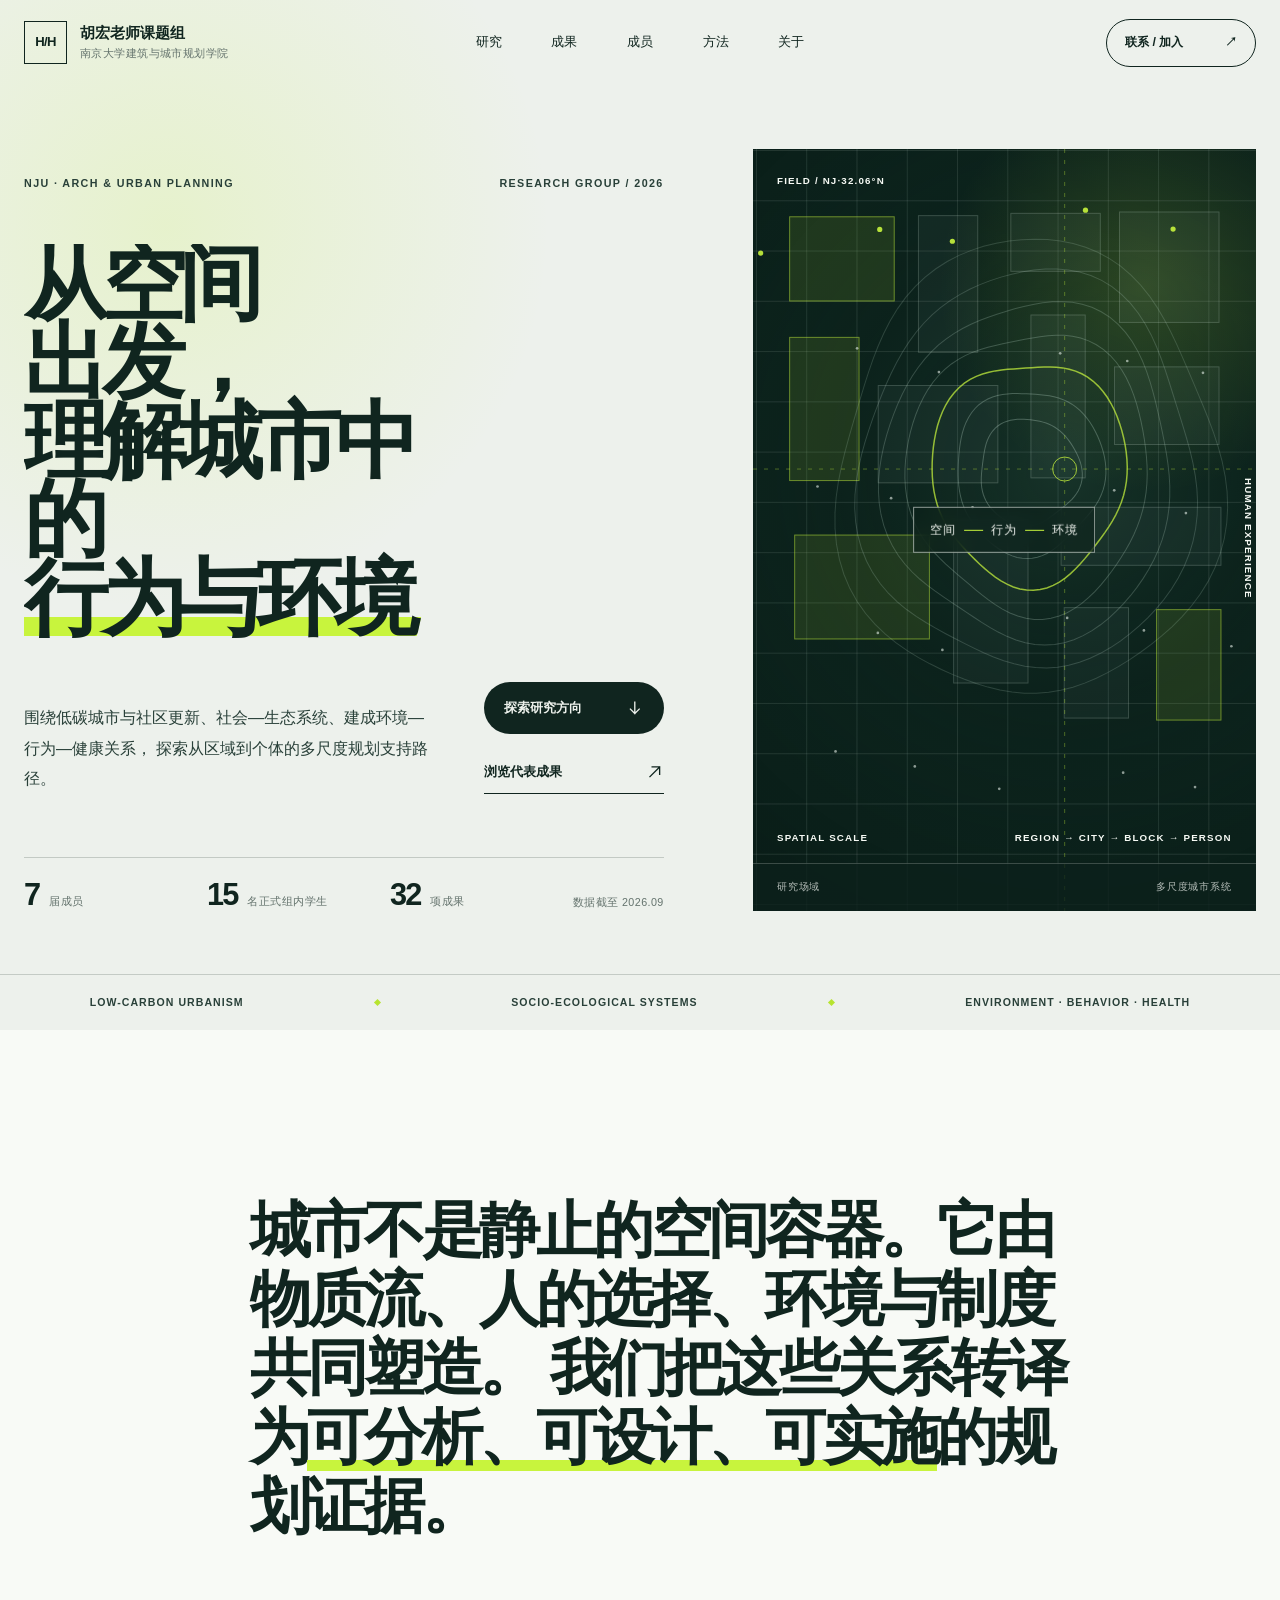
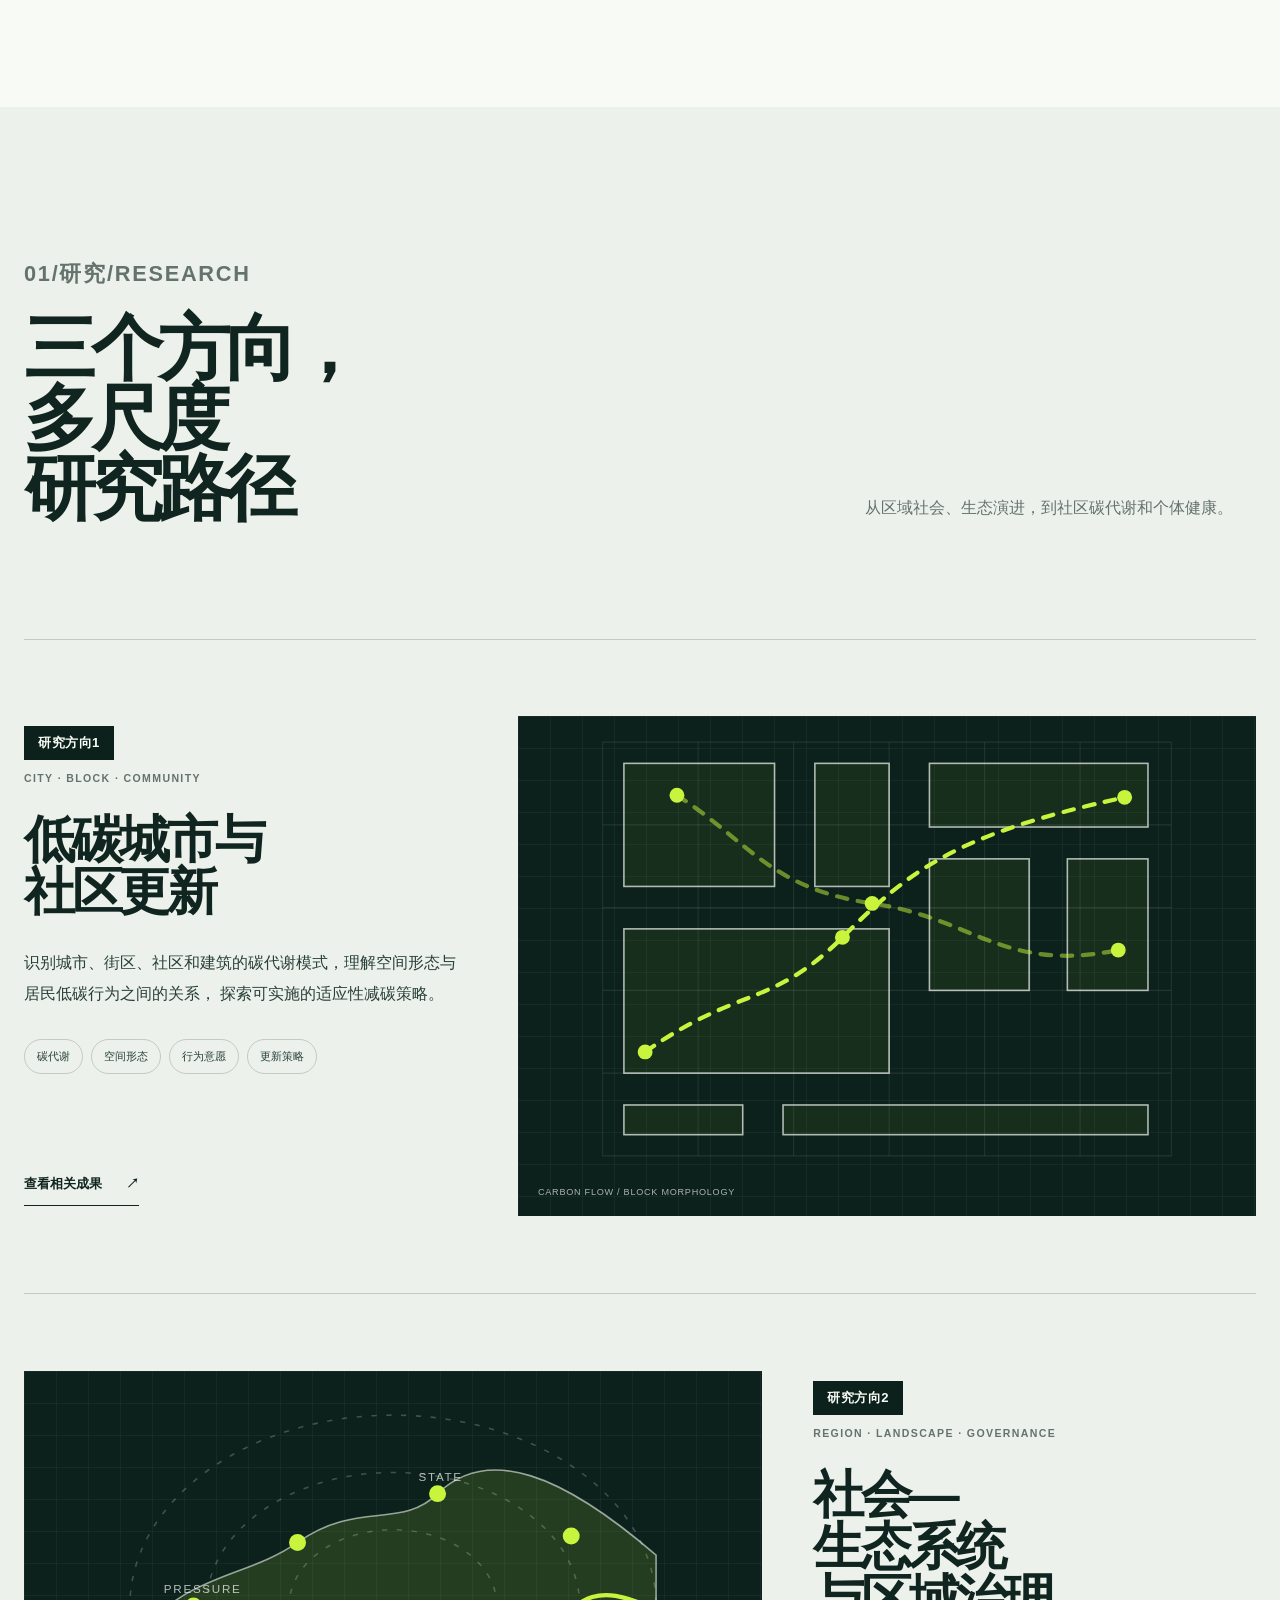
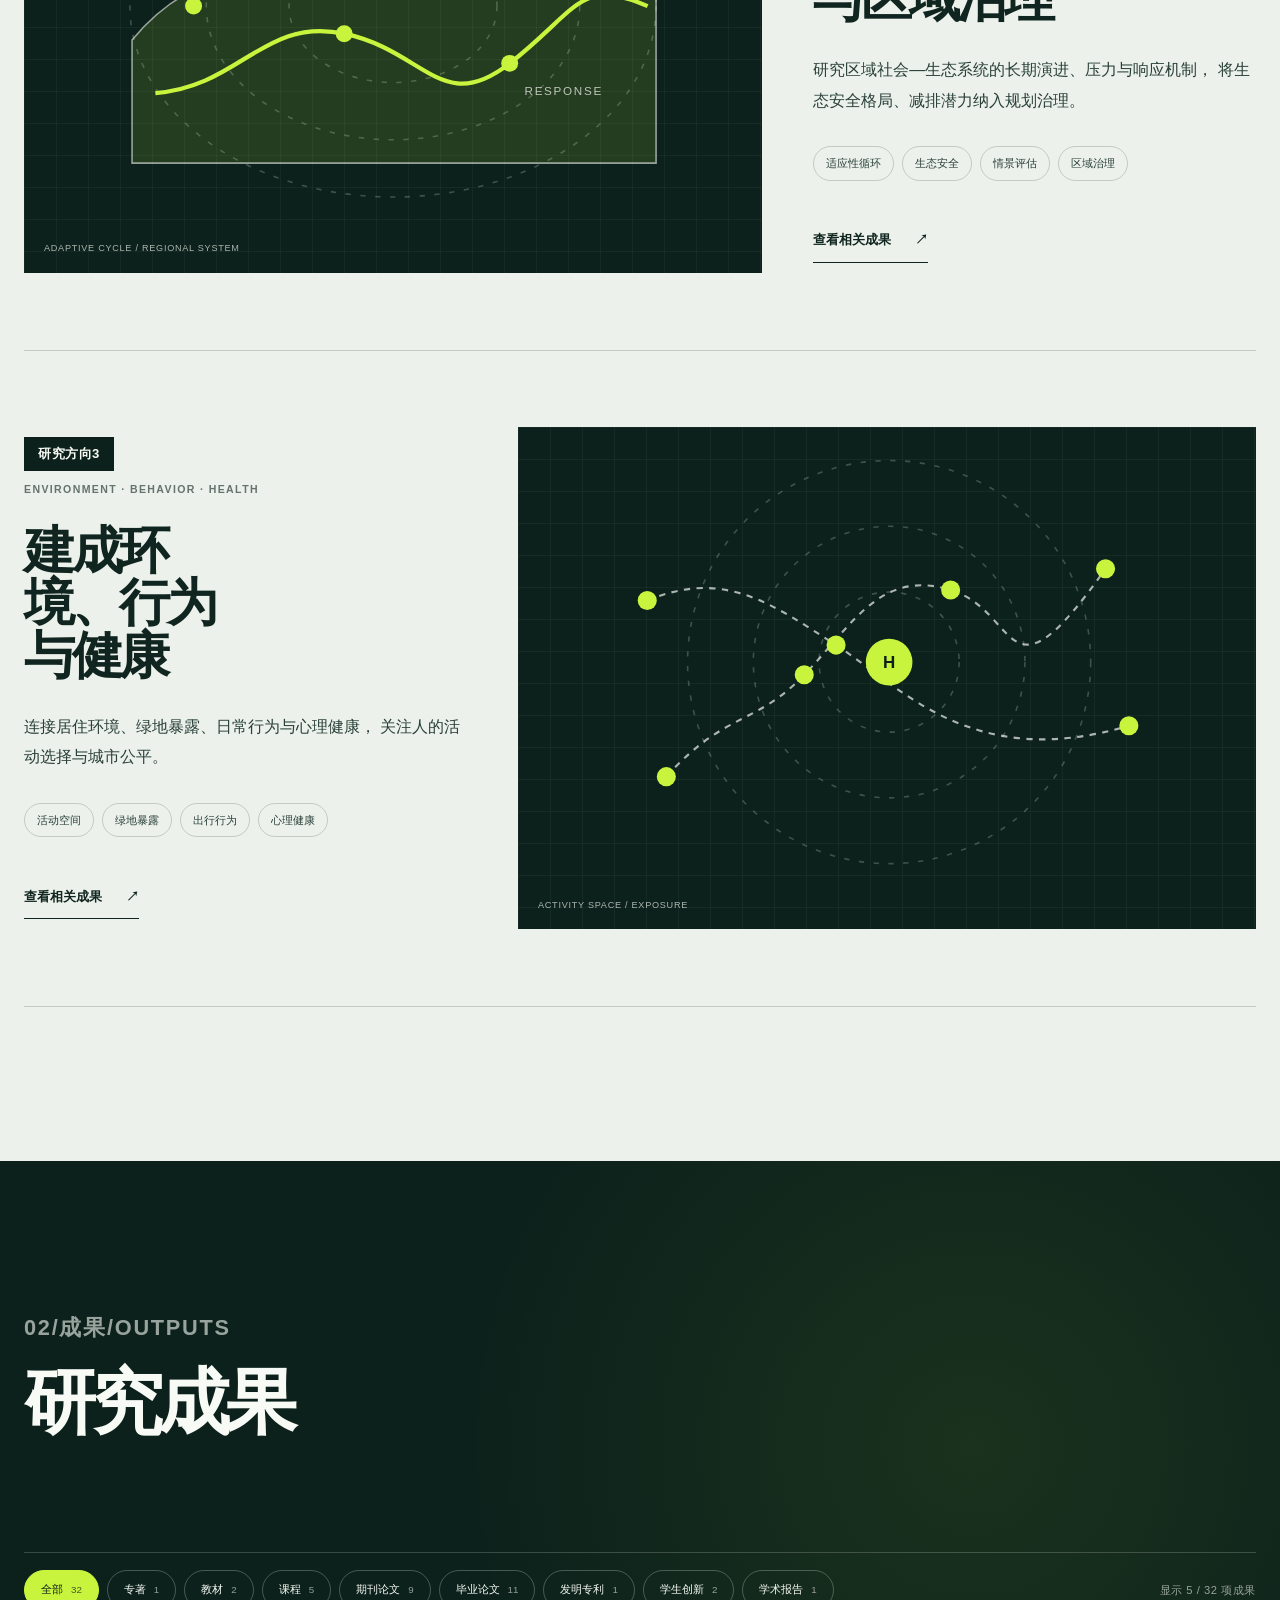
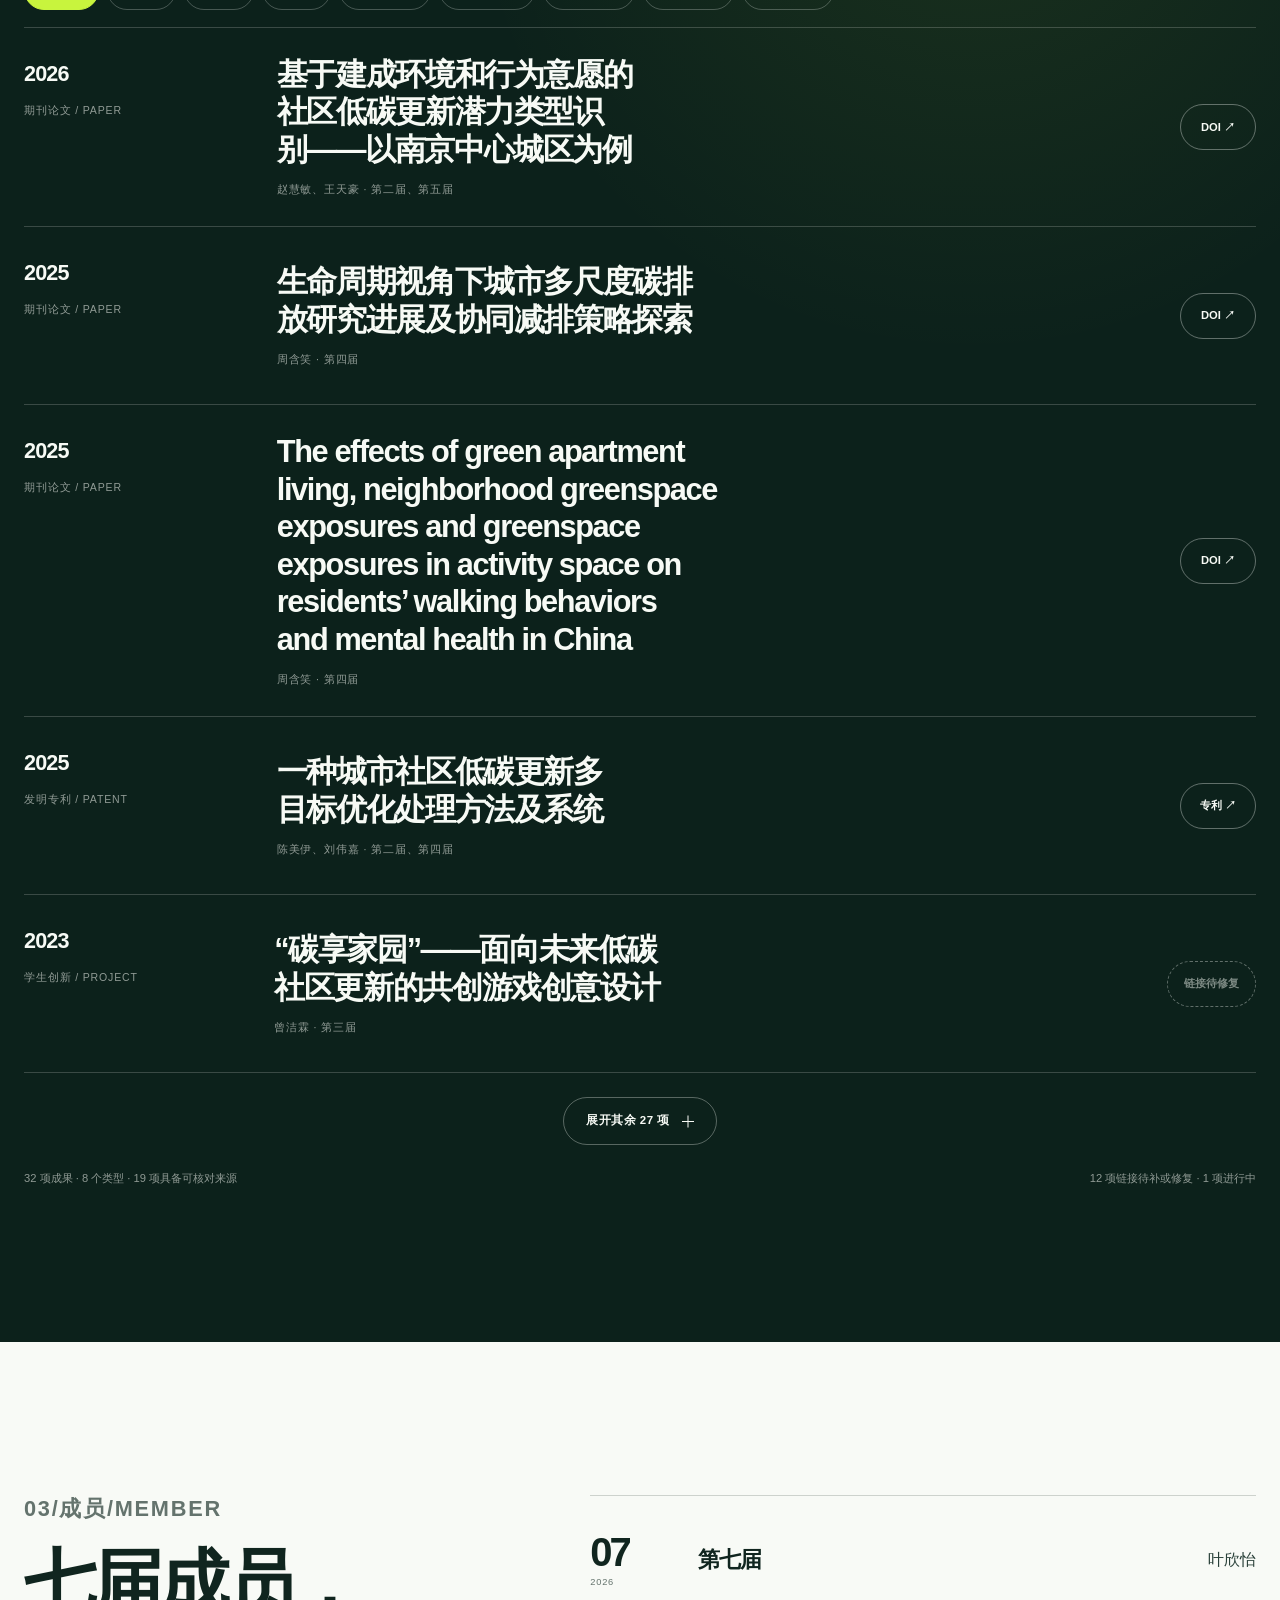
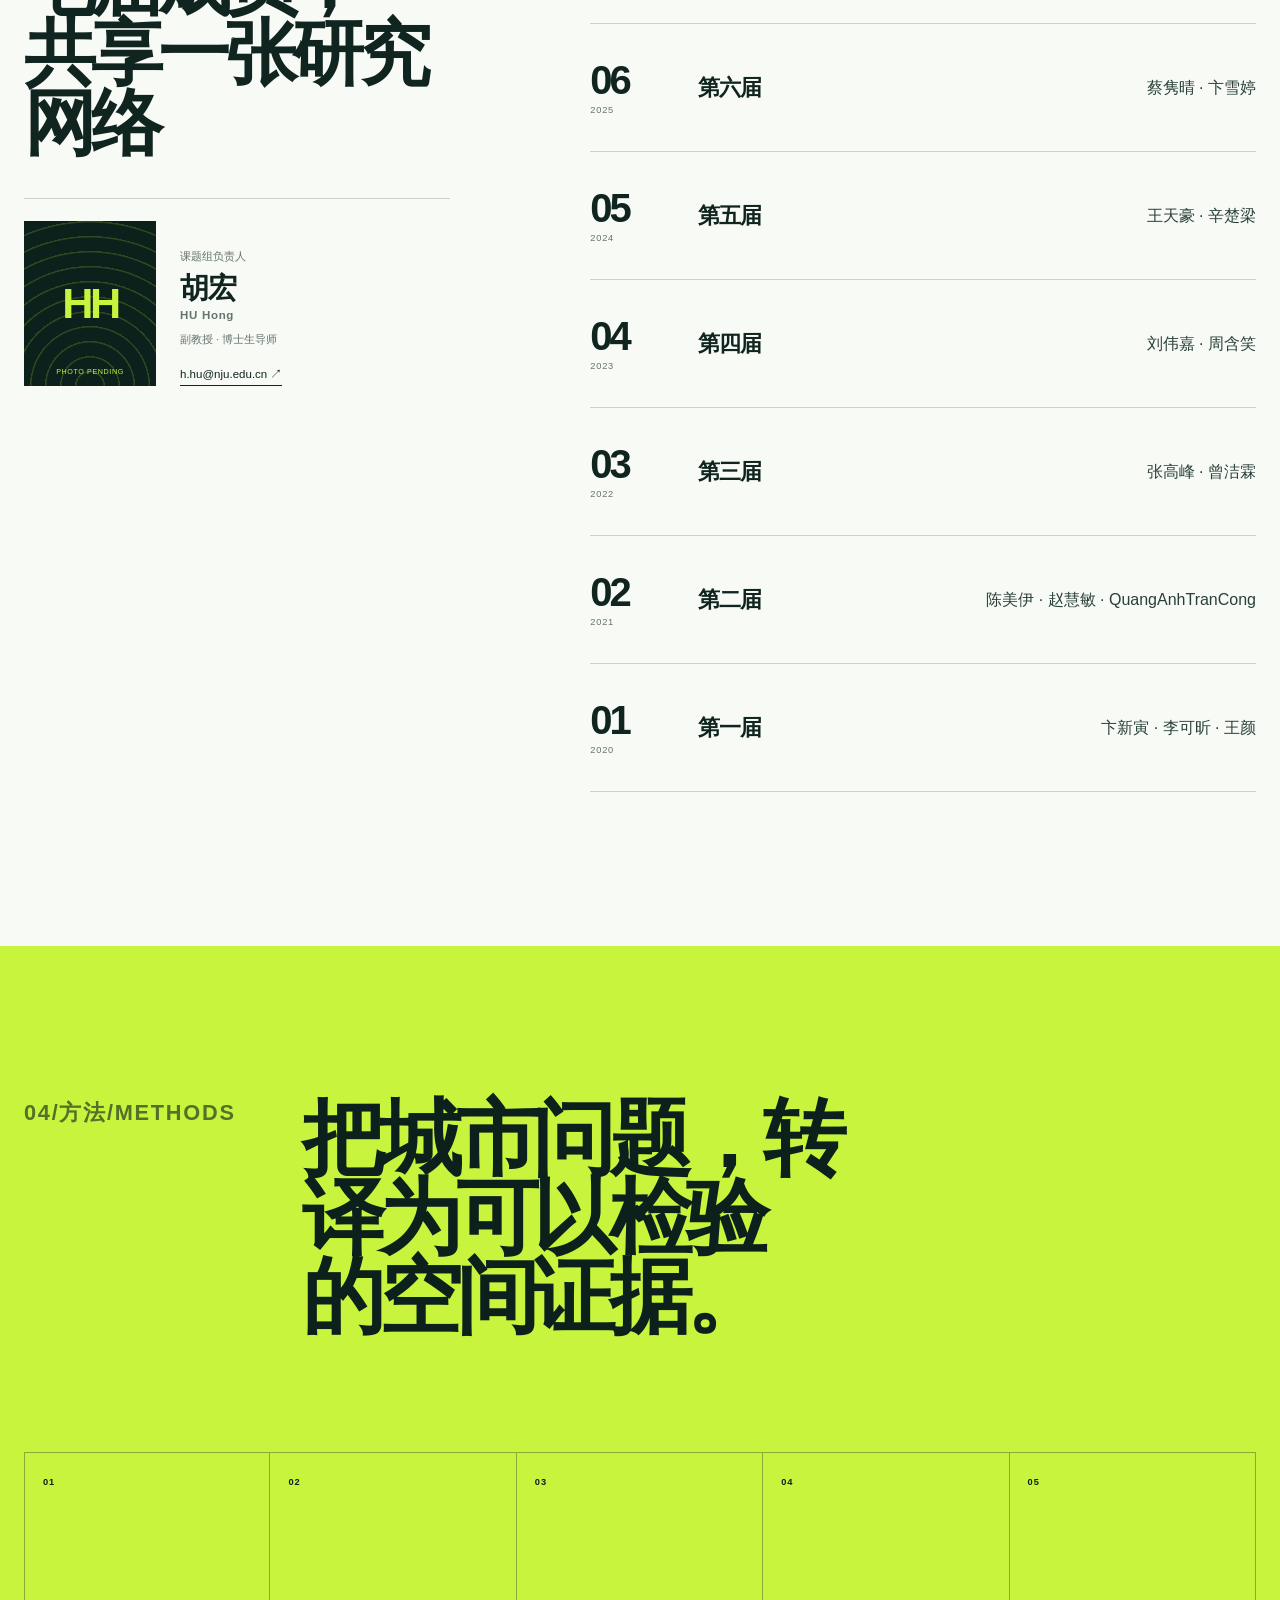
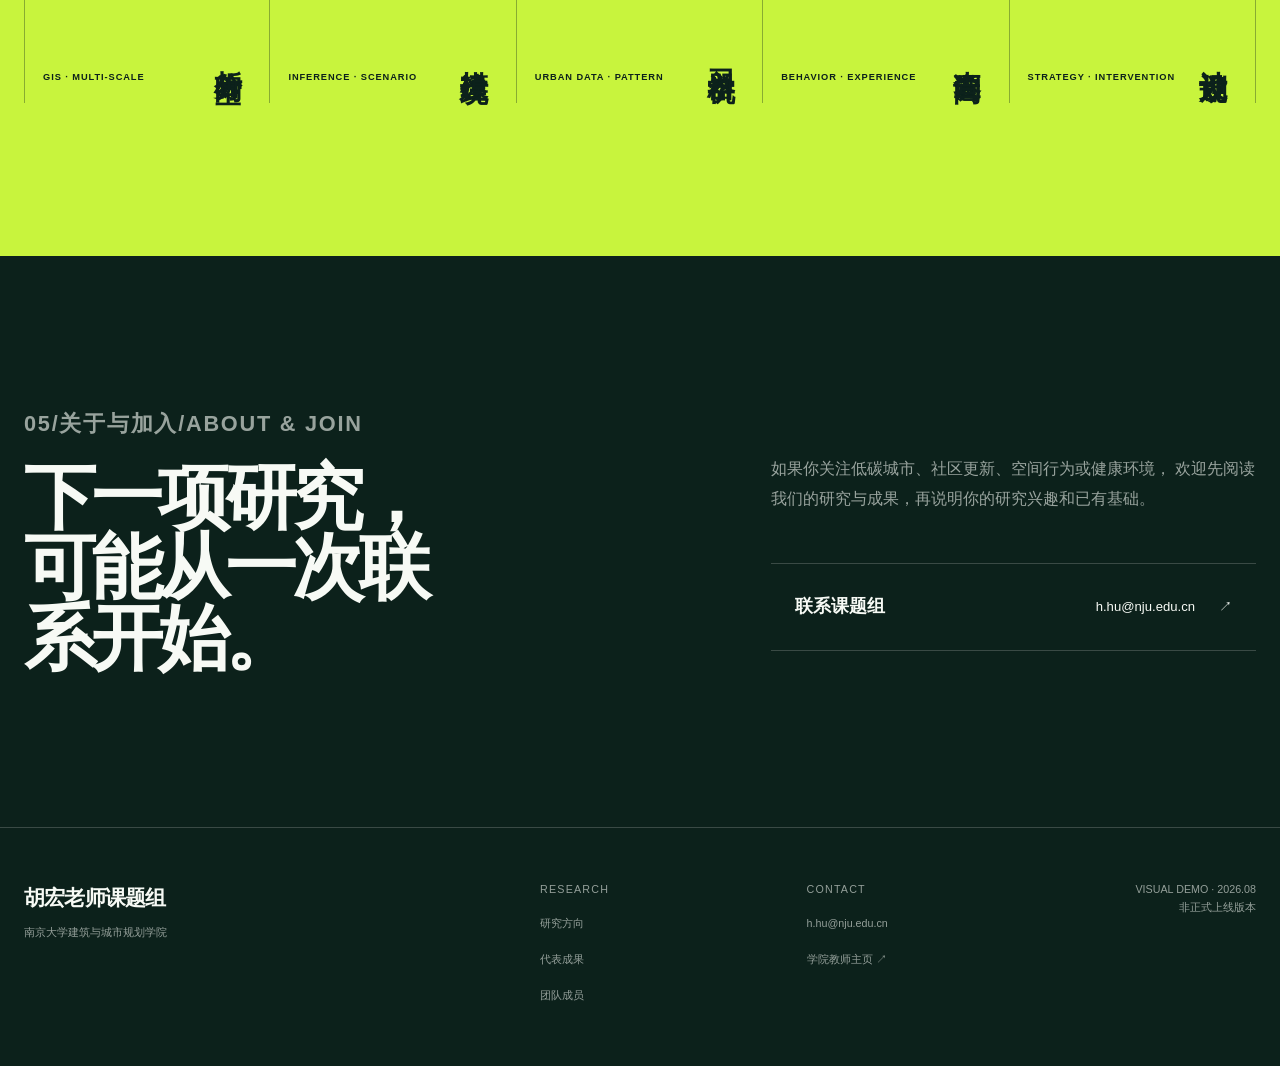
==== commit 2cc979df: "增加第七届成员" ====
--- a/docs/index.html
+++ b/docs/index.html
@@ -118,18 +118,18 @@
 
             <div class="hero-stats" aria-label="课题组资料快照">
               <div>
-                <strong>6</strong>
+                <strong>7</strong>
                 <span>届成员</span>
               </div>
               <div>
-                <strong>14</strong>
+                <strong>15</strong>
                 <span>名正式组内学生</span>
               </div>
               <div>
                 <strong>32</strong>
                 <span>项成果</span>
               </div>
-              <p>数据截至 2026.08</p>
+              <p>数据截至 2026.09</p>
             </div>
           </div>
 
@@ -846,12 +846,12 @@
         </div>
       </section>
 
-      <!-- [LEARN-HTML-06] MEMBER：负责人和六届正式组内学生 -->
+      <!-- [LEARN-HTML-06] MEMBER：负责人和七届正式组内学生 -->
       <section class="people section" id="people" aria-labelledby="peopleTitle">
         <div class="page-shell people-grid">
           <div class="people-lead">
             <p class="section-index">03/成员/MEMBER</p>
-            <h2 id="peopleTitle">六届成员，<br />共享一张研究网络</h2>
+            <h2 id="peopleTitle">七届成员，<br />共享一张研究网络</h2>
 
             <article class="pi-profile">
               <div class="portrait-placeholder" role="img" aria-label="胡宏老师照片待授权">
@@ -867,7 +867,12 @@
             </article>
           </div>
 
-          <div class="cohort-list" aria-label="六届成员名单">
+          <div class="cohort-list" aria-label="七届成员名单">
+            <section class="cohort-row">
+              <div><span>07</span><small>2026</small></div>
+              <h3>第七届</h3>
+              <p>叶欣怡</p>
+            </section>
             <section class="cohort-row">
               <div><span>06</span><small>2025</small></div>
               <h3>第六届</h3>
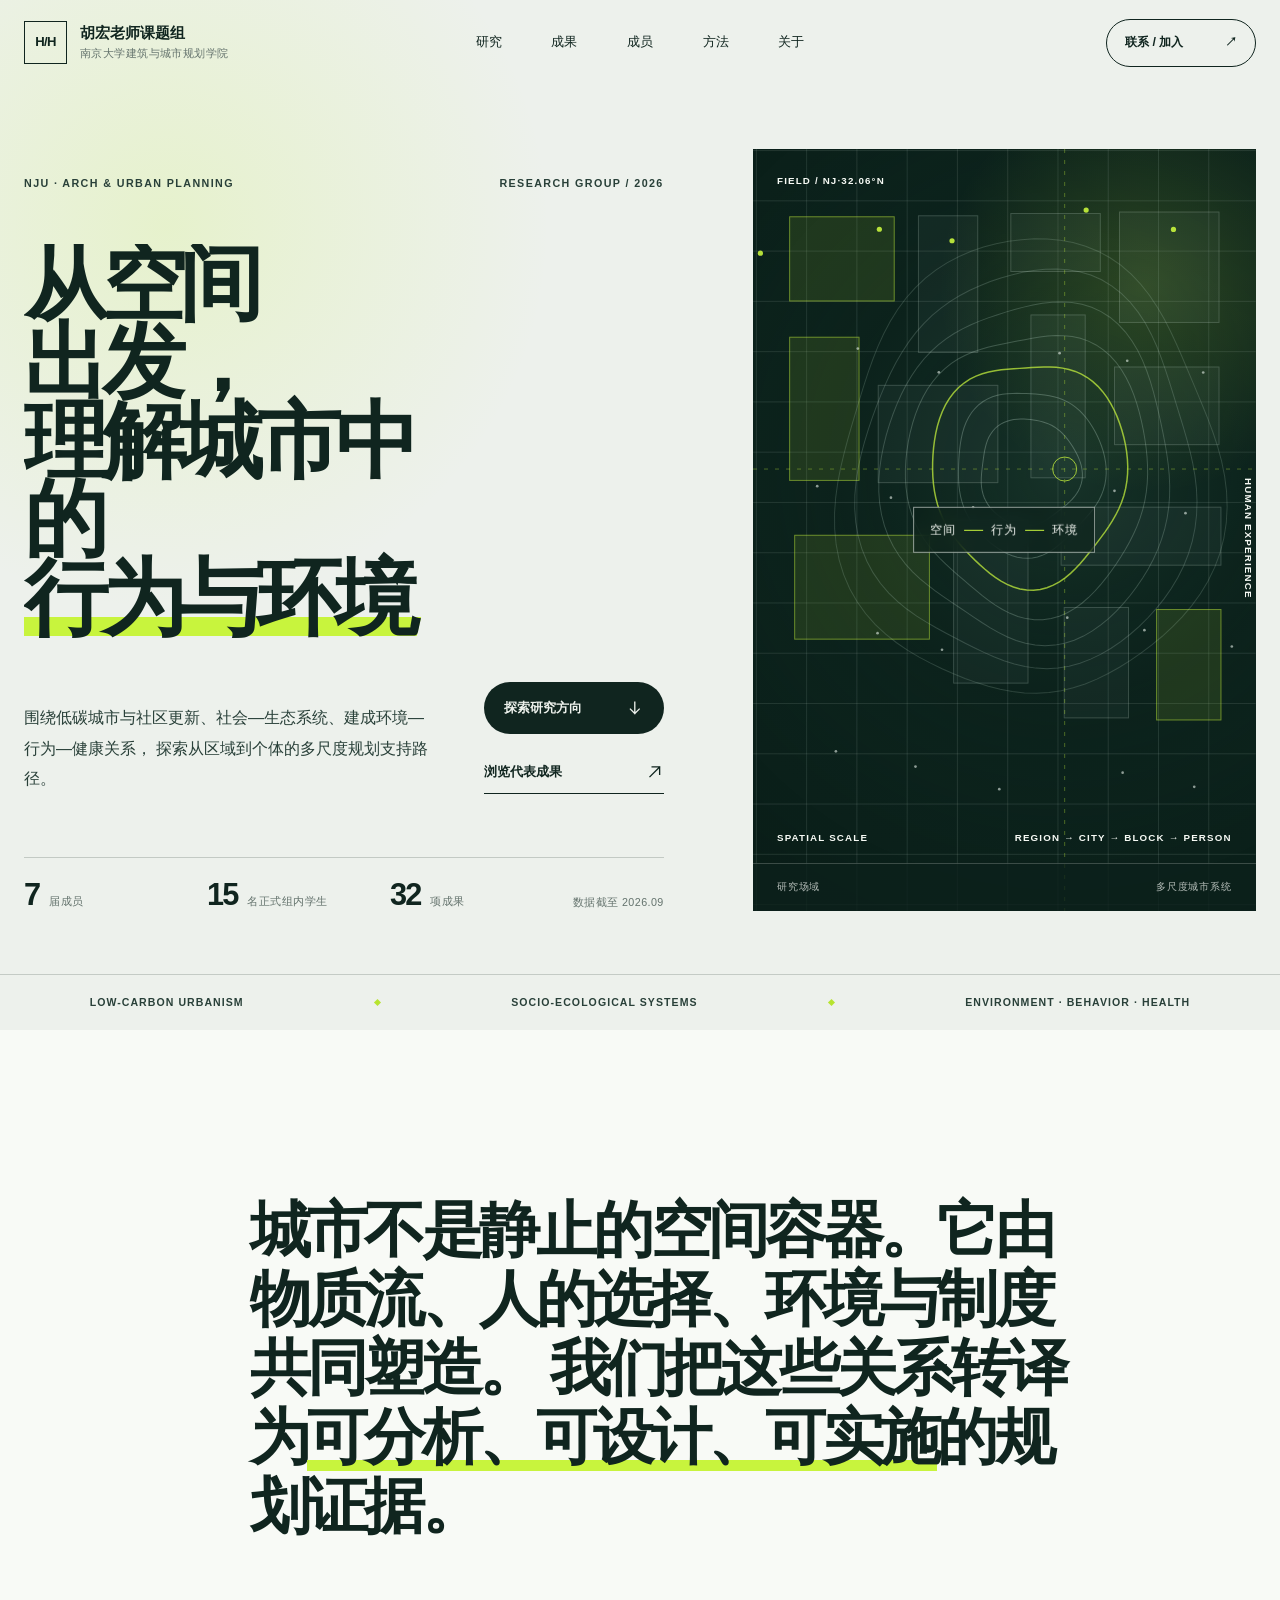
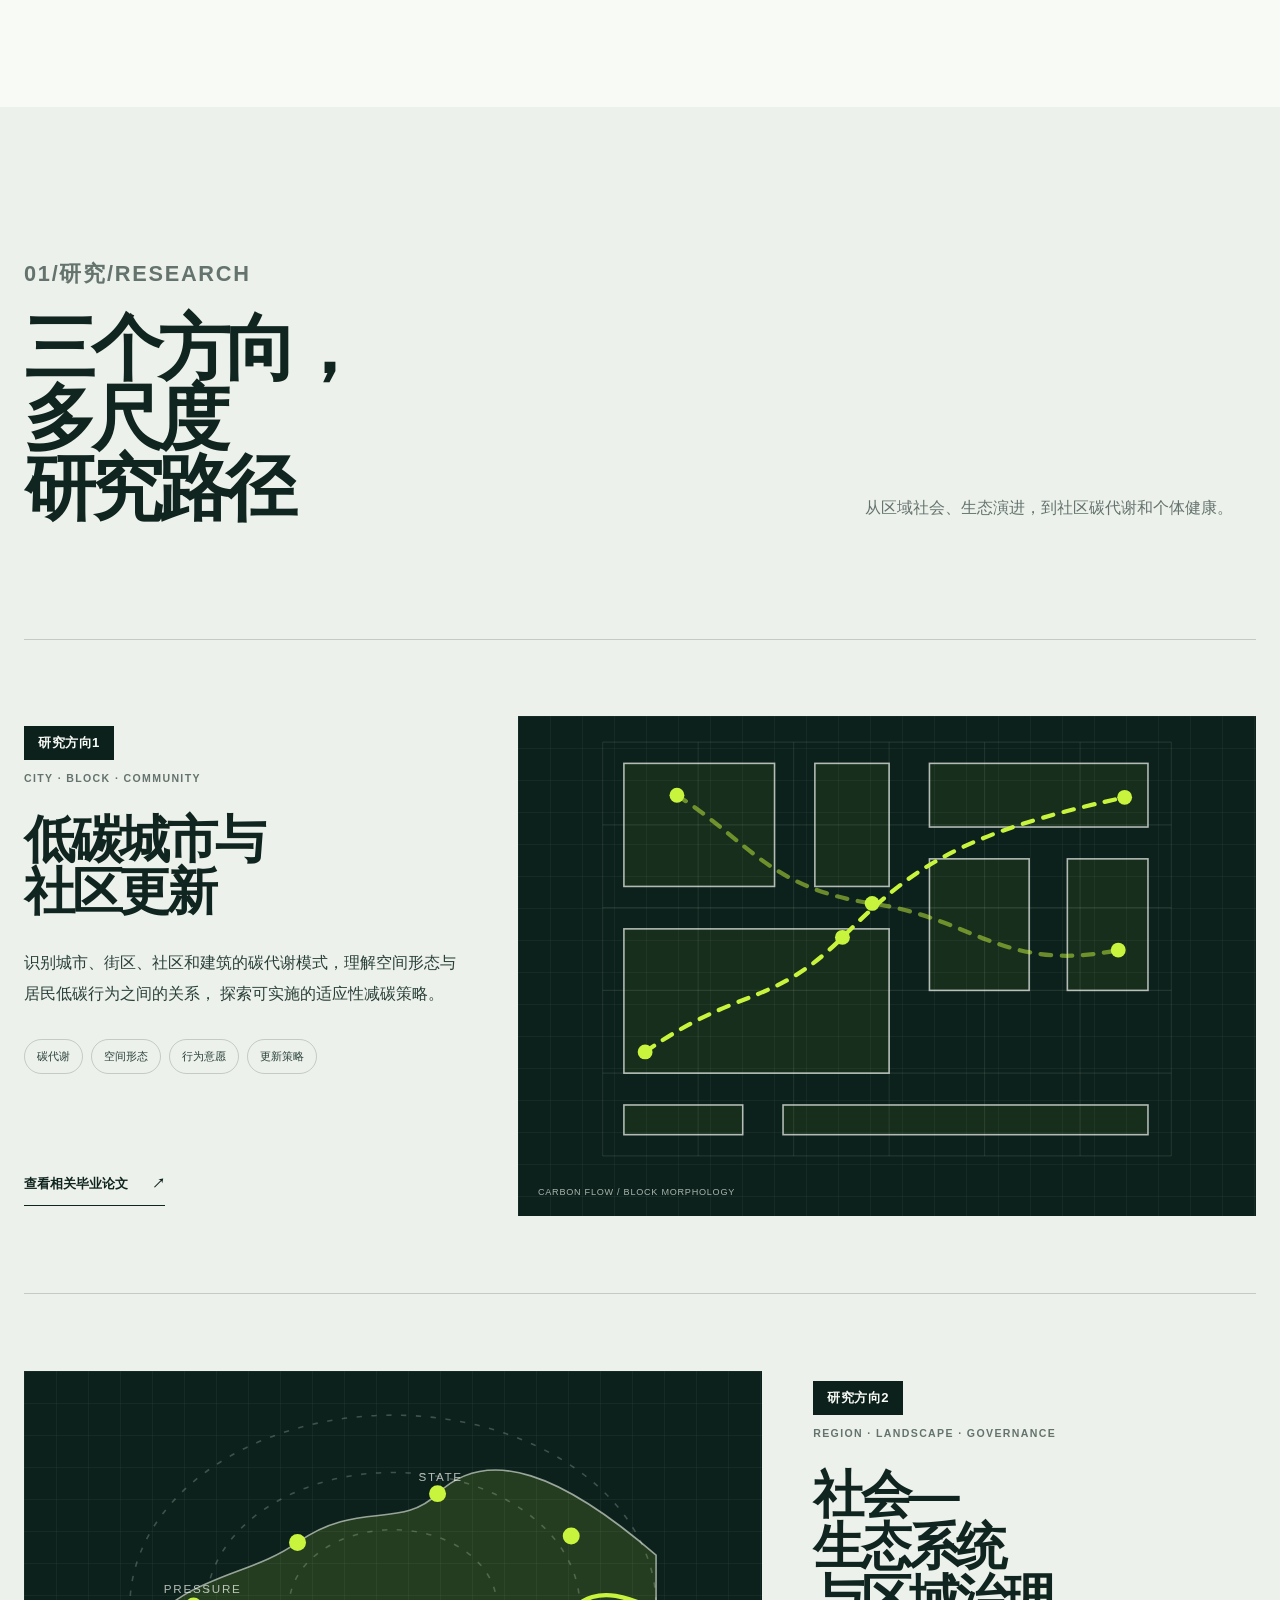
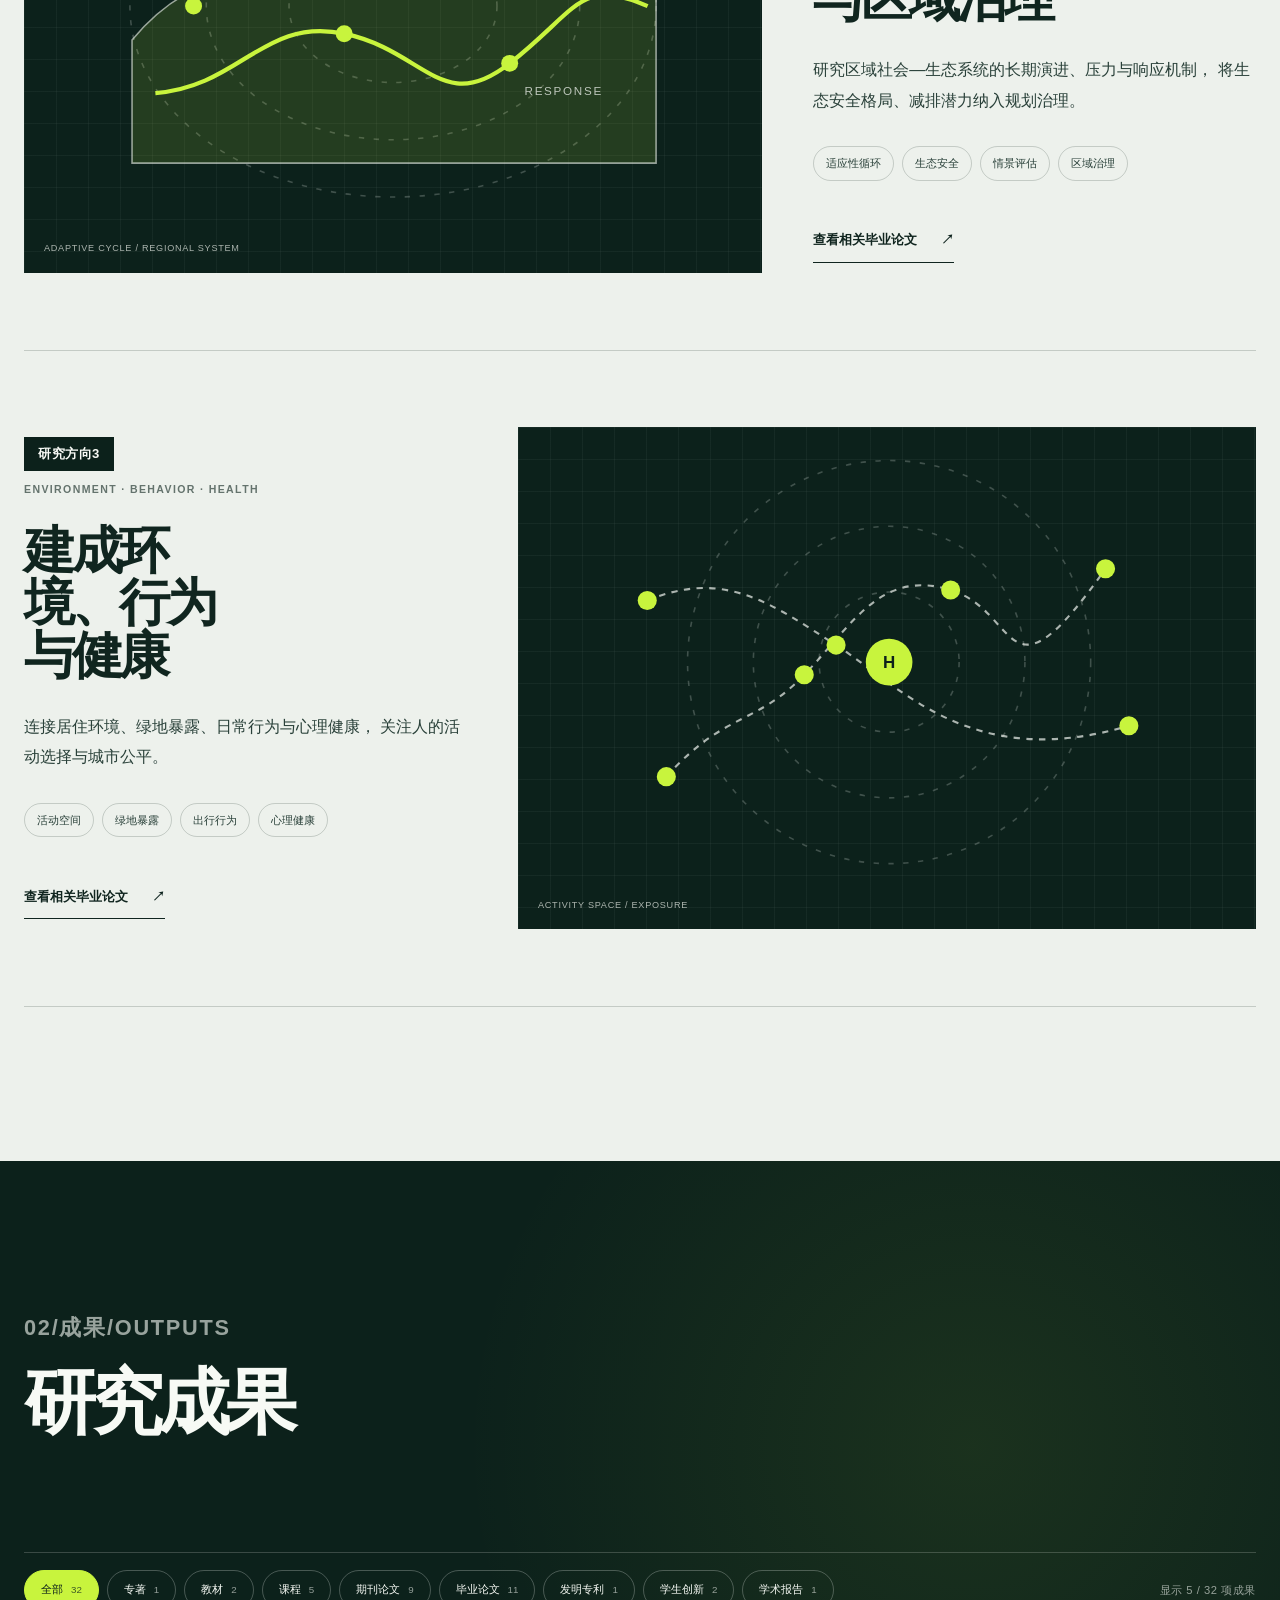
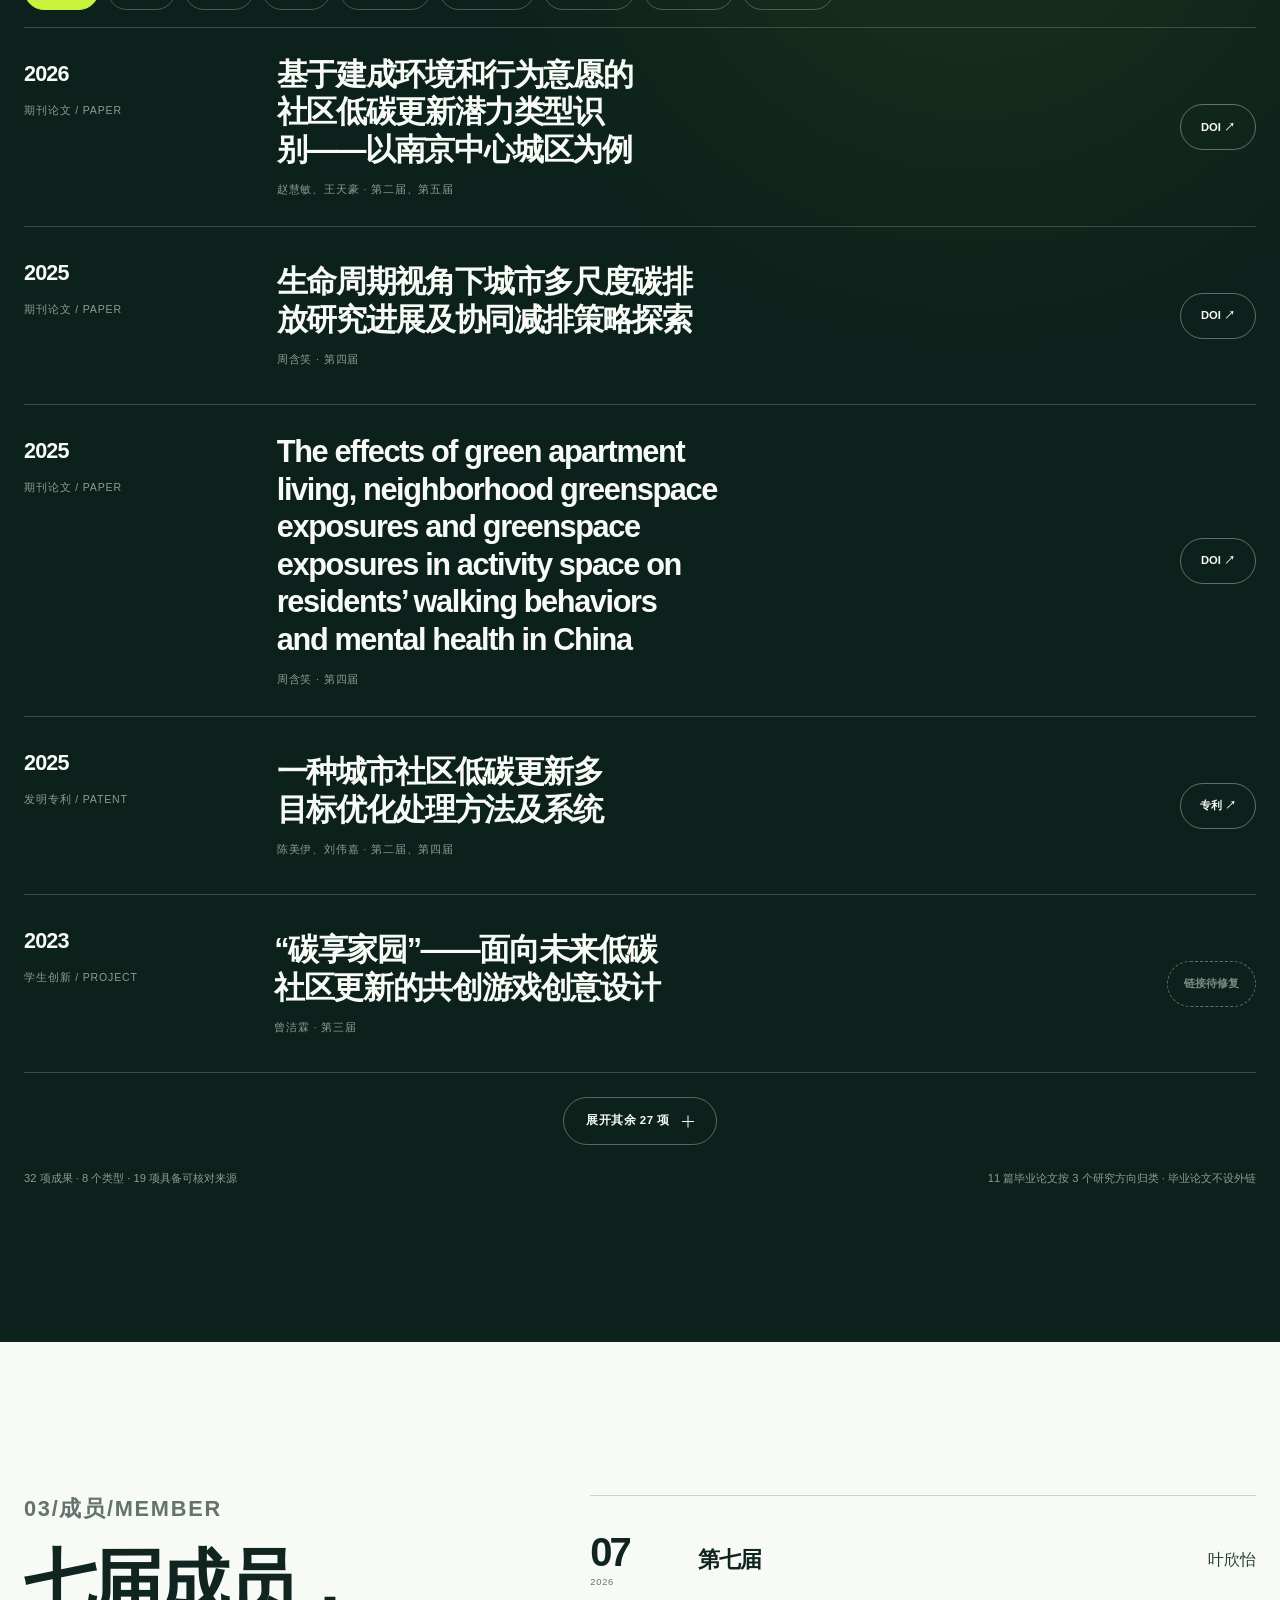
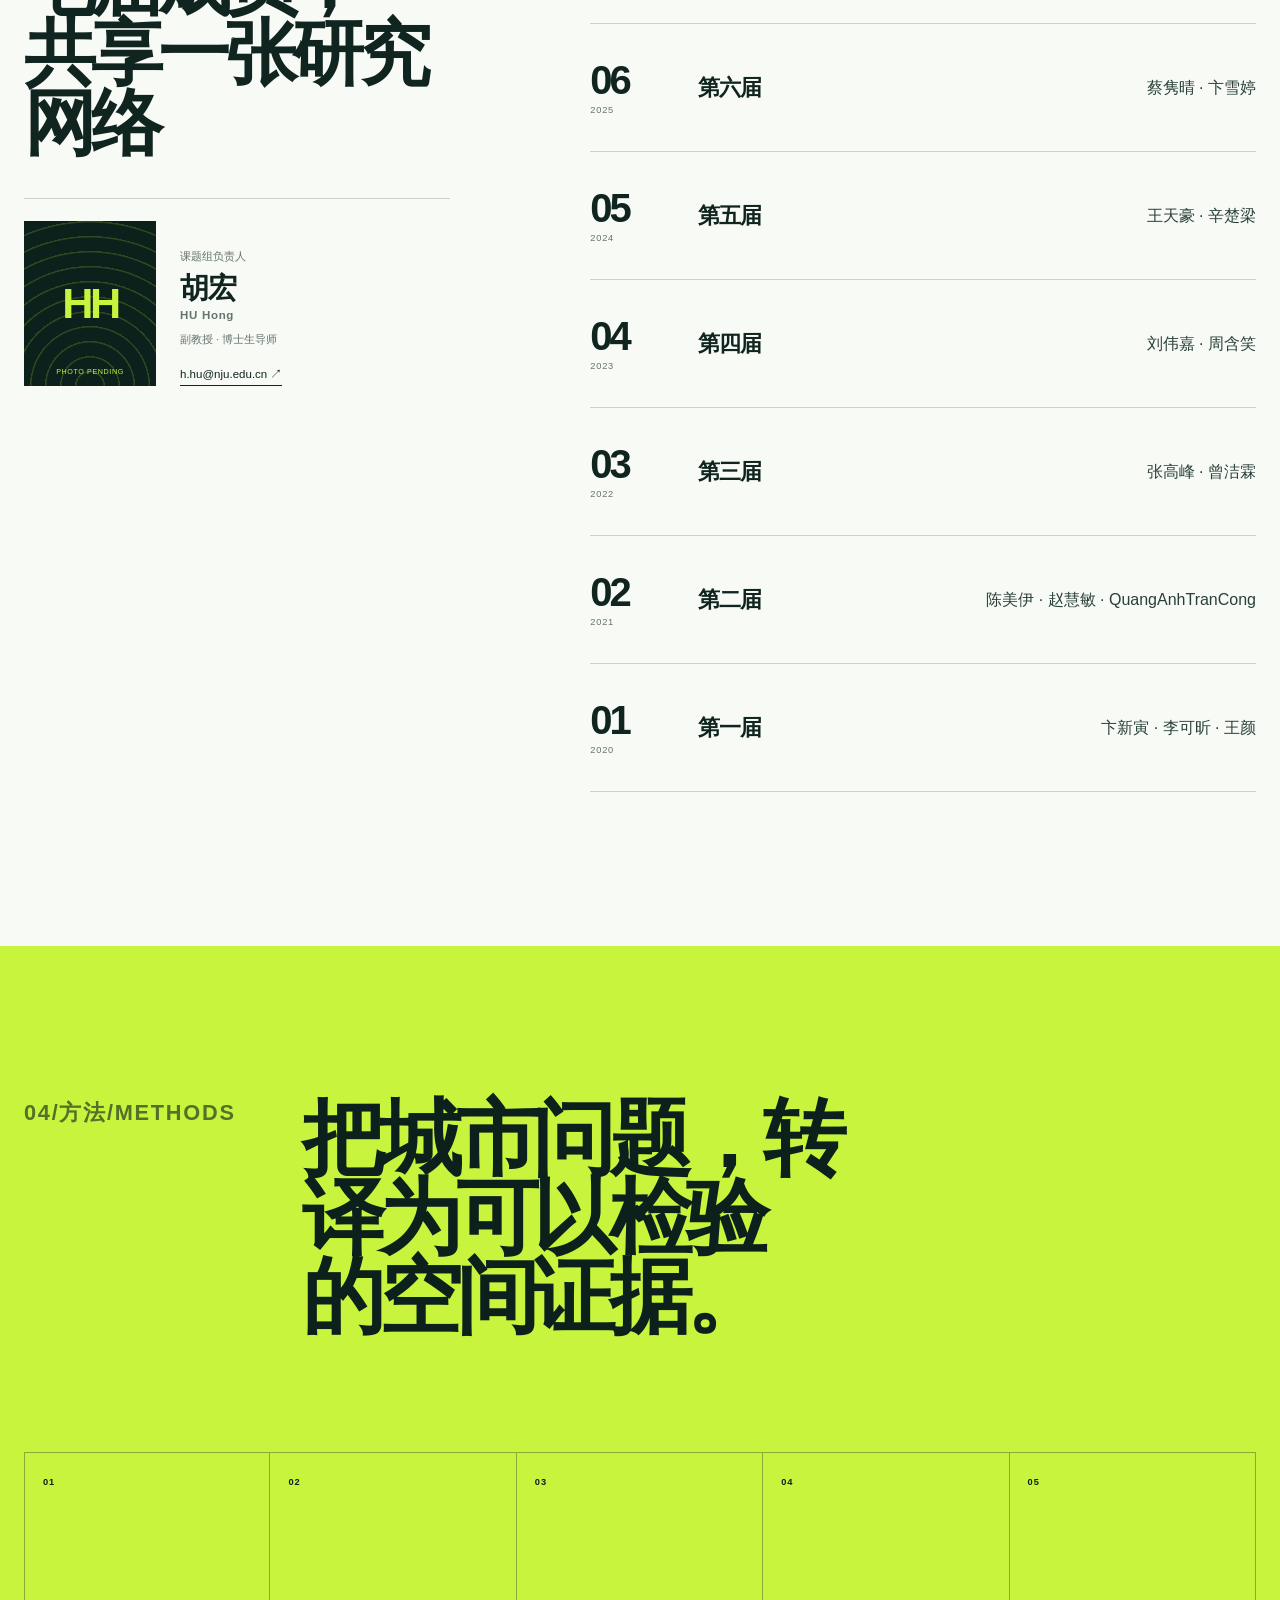
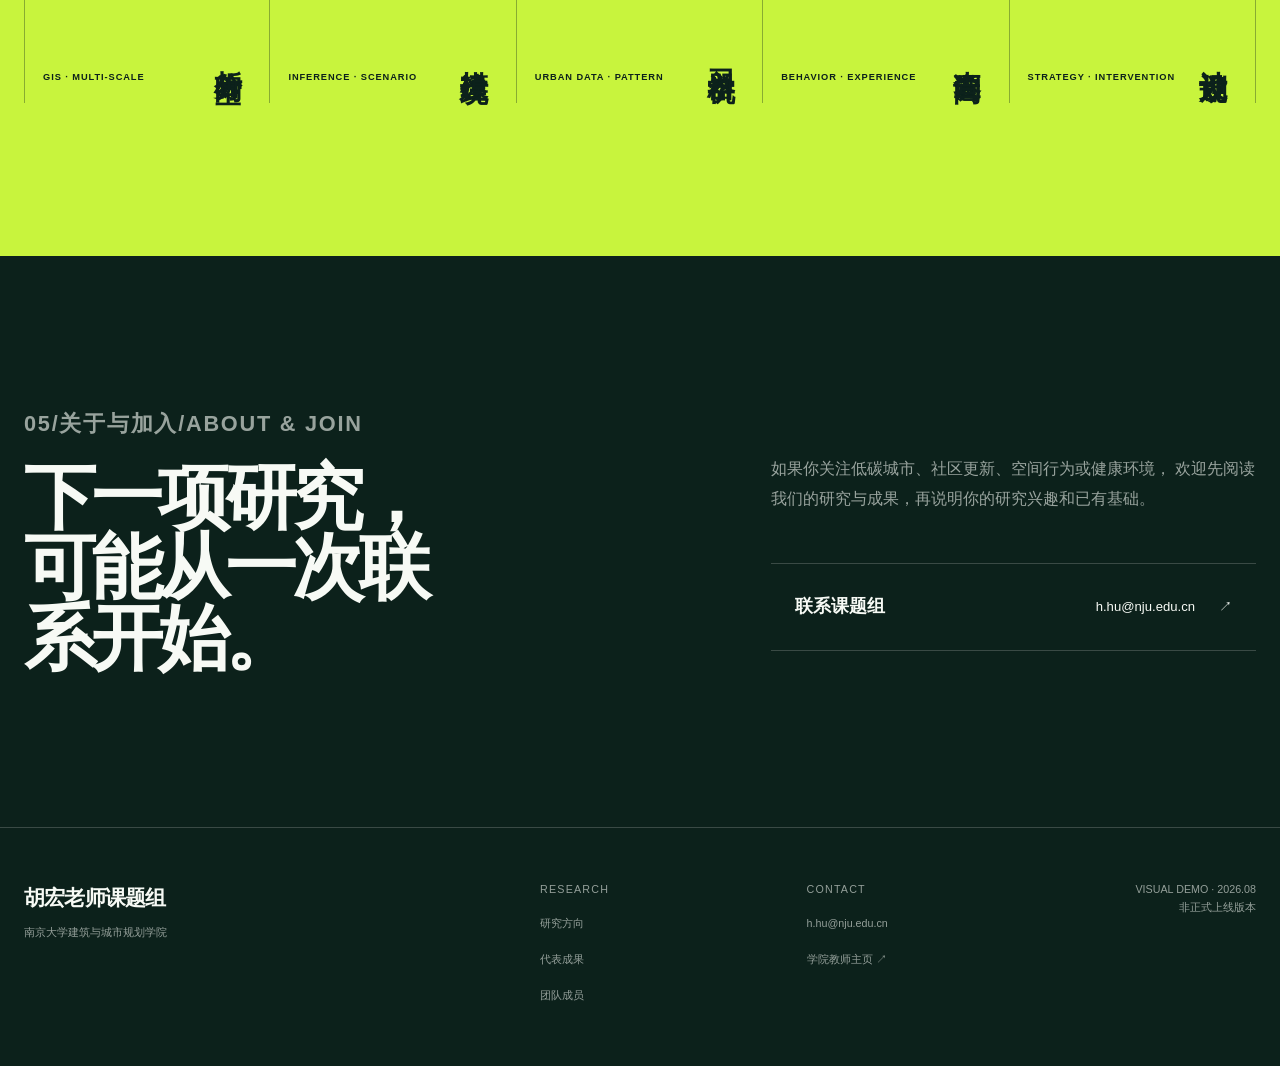
==== commit 30a1bb62: "毕业论文链接与导航更新" ====
--- a/docs/index.html
+++ b/docs/index.html
@@ -205,8 +205,8 @@
                   <li>行为意愿</li>
                   <li>更新策略</li>
                 </ul>
-                <a class="row-link" href="#outputs">
-                  查看相关成果 <span aria-hidden="true">&#8599;&#65038;</span>
+                <a class="row-link" href="#outputs" data-research-target="1">
+                  查看相关毕业论文 <span aria-hidden="true">&#8599;&#65038;</span>
                 </a>
               </div>
               <figure class="research-graphic research-graphic--carbon">
@@ -259,8 +259,8 @@
                   <li>情景评估</li>
                   <li>区域治理</li>
                 </ul>
-                <a class="row-link" href="#outputs">
-                  查看相关成果 <span aria-hidden="true">&#8599;&#65038;</span>
+                <a class="row-link" href="#outputs" data-research-target="2">
+                  查看相关毕业论文 <span aria-hidden="true">&#8599;&#65038;</span>
                 </a>
               </div>
               <figure class="research-graphic research-graphic--ecology">
@@ -309,8 +309,8 @@
                   <li>出行行为</li>
                   <li>心理健康</li>
                 </ul>
-                <a class="row-link" href="#outputs">
-                  查看相关成果 <span aria-hidden="true">&#8599;&#65038;</span>
+                <a class="row-link" href="#outputs" data-research-target="3">
+                  查看相关毕业论文 <span aria-hidden="true">&#8599;&#65038;</span>
                 </a>
               </div>
               <figure class="research-graphic research-graphic--health">
@@ -593,16 +593,15 @@
               >来源 &#8599;&#65038;</a>
             </article>
 
-            <article class="output-row" data-output-type="thesis" data-source-row="11">
+            <article class="output-row" data-output-type="thesis" data-research-direction="2" data-source-row="11">
               <div class="output-meta">
                 <span>2023</span>
-                <span>毕业论文 / THESIS</span>
+                <span>方向2 · 毕业论文 / THESIS</span>
               </div>
               <div class="output-main">
                 <h3>基于碳减排效应评估的区域国土空间协同优化方法研究</h3>
                 <p>卞新寅 · 第一届</p>
               </div>
-              <span class="output-action output-action--disabled" aria-label="原表暂未提供链接：基于碳减排效应评估的区域国土空间协同优化方法研究">链接待补</span>
             </article>
 
             <article class="output-row" data-output-type="paper" data-source-row="12">
@@ -621,16 +620,15 @@
               >DOI &#8599;&#65038;</a>
             </article>
 
-            <article class="output-row" data-output-type="thesis" data-source-row="13">
+            <article class="output-row" data-output-type="thesis" data-research-direction="2" data-source-row="13">
               <div class="output-meta">
                 <span>2023</span>
-                <span>毕业论文 / THESIS</span>
+                <span>方向2 · 毕业论文 / THESIS</span>
               </div>
               <div class="output-main">
                 <h3>社会—生态系统风险演进视角下多尺度国土空间格局优化研究</h3>
                 <p>李可昕 · 第一届</p>
               </div>
-              <span class="output-action output-action--disabled" aria-label="原表暂未提供链接：社会—生态系统风险演进视角下多尺度国土空间格局优化研究">链接待补</span>
             </article>
 
             <article class="output-row" data-output-type="paper" data-source-row="14">
@@ -649,16 +647,15 @@
               >来源 &#8599;&#65038;</a>
             </article>
 
-            <article class="output-row" data-output-type="thesis" data-source-row="15">
+            <article class="output-row" data-output-type="thesis" data-research-direction="3" data-source-row="15">
               <div class="output-meta">
                 <span>2023</span>
-                <span>毕业论文 / THESIS</span>
+                <span>方向3 · 毕业论文 / THESIS</span>
               </div>
               <div class="output-main">
                 <h3>基于机器学习方法的口袋公园使用感知及建设潜力评估研究</h3>
                 <p>王颜 · 第一届</p>
               </div>
-              <span class="output-action output-action--disabled" aria-label="原表暂未提供链接：基于机器学习方法的口袋公园使用感知及建设潜力评估研究">链接待补</span>
             </article>
 
             <article class="output-row" data-output-type="paper" data-source-row="16">
@@ -689,16 +686,15 @@
               <span class="output-action output-action--disabled" aria-label="原链接当前不可访问：历史文化名城低碳城市更新智慧平台">链接待修复</span>
             </article>
 
-            <article class="output-row" data-output-type="thesis" data-source-row="19">
+            <article class="output-row" data-output-type="thesis" data-research-direction="1" data-source-row="19">
               <div class="output-meta">
                 <span>2024</span>
-                <span>毕业论文 / THESIS</span>
+                <span>方向1 · 毕业论文 / THESIS</span>
               </div>
               <div class="output-main">
                 <h3>城市历史文化街区碳代谢模式识别及适应性更新策略研究</h3>
                 <p>陈美伊 · 第二届</p>
               </div>
-              <span class="output-action output-action--disabled" aria-label="原表暂未提供链接：城市历史文化街区碳代谢模式识别及适应性更新策略研究">链接待补</span>
             </article>
 
             <article class="output-row" data-output-type="report" data-source-row="21">
@@ -717,16 +713,15 @@
               >来源 &#8599;&#65038;</a>
             </article>
 
-            <article class="output-row" data-output-type="thesis" data-source-row="22">
+            <article class="output-row" data-output-type="thesis" data-research-direction="3" data-source-row="22">
               <div class="output-meta">
                 <span>2024</span>
-                <span>毕业论文 / THESIS</span>
+                <span>方向3 · 毕业论文 / THESIS</span>
               </div>
               <div class="output-main">
                 <h3>社区建成环境对居民低碳行为与碳排放影响机制研究</h3>
                 <p>赵慧敏 · 第二届</p>
               </div>
-              <span class="output-action output-action--disabled" aria-label="原表暂未提供链接：社区建成环境对居民低碳行为与碳排放影响机制研究">链接待补</span>
             </article>
 
             <article class="output-row" data-output-type="paper" data-source-row="23">
@@ -745,16 +740,15 @@
               >来源 &#8599;&#65038;</a>
             </article>
 
-            <article class="output-row" data-output-type="thesis" data-source-row="24">
+            <article class="output-row" data-output-type="thesis" data-research-direction="2" data-source-row="24">
               <div class="output-meta">
                 <span>2023</span>
-                <span>毕业论文 / THESIS</span>
+                <span>方向2 · 毕业论文 / THESIS</span>
               </div>
               <div class="output-main">
                 <h3>越南交通基础设施建设融入可持续发展目标的阻碍因素研究</h3>
                 <p>QuangAnhTranCong · 第二届</p>
               </div>
-              <span class="output-action output-action--disabled" aria-label="原表暂未提供链接：越南交通基础设施建设融入可持续发展目标的阻碍因素研究">链接待补</span>
             </article>
 
             <article class="output-row" data-output-type="paper" data-source-row="25">
@@ -773,64 +767,59 @@
               >来源 &#8599;&#65038;</a>
             </article>
 
-            <article class="output-row" data-output-type="thesis" data-source-row="26">
+            <article class="output-row" data-output-type="thesis" data-research-direction="3" data-source-row="26">
               <div class="output-meta">
                 <span>2025</span>
-                <span>毕业论文 / THESIS</span>
+                <span>方向3 · 毕业论文 / THESIS</span>
               </div>
               <div class="output-main">
                 <h3>居住分异视角下城市社区居民低碳更新支付意愿及适应性更新策略研究</h3>
                 <p>张高峰 · 第三届</p>
               </div>
-              <span class="output-action output-action--disabled" aria-label="原表暂未提供链接：居住分异视角下城市社区居民低碳更新支付意愿及适应性更新策略研究">链接待补</span>
-            </article>
-
-            <article class="output-row" data-output-type="thesis" data-source-row="28">
+            </article>
+
+            <article class="output-row" data-output-type="thesis" data-research-direction="1" data-source-row="28">
               <div class="output-meta">
                 <span>2025</span>
-                <span>毕业论文 / THESIS</span>
+                <span>方向1 · 毕业论文 / THESIS</span>
               </div>
               <div class="output-main">
                 <h3>地块尺度下城市建设用地碳排放时空演化及影响因素研究——以南京市为例</h3>
                 <p>曾洁霖 · 第三届</p>
               </div>
-              <span class="output-action output-action--disabled" aria-label="原表暂未提供链接：地块尺度下城市建设用地碳排放时空演化及影响因素研究——以南京市为例">链接待补</span>
-            </article>
-
-            <article class="output-row" data-output-type="thesis" data-source-row="29">
+            </article>
+
+            <article class="output-row" data-output-type="thesis" data-research-direction="1" data-source-row="29">
               <div class="output-meta">
                 <span>2026</span>
-                <span>毕业论文 / THESIS</span>
+                <span>方向1 · 毕业论文 / THESIS</span>
               </div>
               <div class="output-main">
                 <h3>基于智能体建模的城市街区低碳更新多情景模拟研究</h3>
                 <p>刘伟嘉 · 第四届</p>
               </div>
-              <span class="output-action output-action--disabled" aria-label="原表暂未提供链接：基于智能体建模的城市街区低碳更新多情景模拟研究">链接待补</span>
-            </article>
-
-            <article class="output-row" data-output-type="thesis" data-source-row="32">
+            </article>
+
+            <article class="output-row" data-output-type="thesis" data-research-direction="2" data-source-row="32">
               <div class="output-meta">
                 <span>2026</span>
-                <span>毕业论文 / THESIS</span>
+                <span>方向2 · 毕业论文 / THESIS</span>
               </div>
               <div class="output-main">
                 <h3>基于生命周期评估的长三角地区碳排放网络时空演化特征及其影响因素研究</h3>
                 <p>周含笑 · 第四届</p>
               </div>
-              <span class="output-action output-action--disabled" aria-label="原表暂未提供链接：基于生命周期评估的长三角地区碳排放网络时空演化特征及其影响因素研究">链接待补</span>
-            </article>
-
-            <article class="output-row" data-output-type="thesis" data-source-row="33">
+            </article>
+
+            <article class="output-row" data-output-type="thesis" data-research-direction="1" data-source-row="33">
               <div class="output-meta">
                 <span>2026</span>
-                <span>毕业论文 / THESIS</span>
+                <span>方向1 · 毕业论文 / THESIS</span>
               </div>
               <div class="output-main">
                 <h3>基于生命周期评估与多智能体建模的城市农业碳排放模拟研究</h3>
-                <p>辛楚梁 · 第五届</p>
-              </div>
-              <span class="output-action output-action--disabled" aria-label="该成果仍在进行中：基于生命周期评估与多智能体建模的城市农业碳排放模拟研究">进行中</span>
+                <p>辛楚梁 · 第五届 · 进行中</p>
+              </div>
             </article>
           </div>
 
@@ -841,7 +830,7 @@
 
           <div class="output-footnote">
             <p>32 项成果 · 8 个类型 · 19 项具备可核对来源</p>
-            <span>12 项链接待补或修复 · 1 项进行中</span>
+            <span>11 篇毕业论文按 3 个研究方向归类 · 毕业论文不设外链</span>
           </div>
         </div>
       </section>
--- a/docs/styles.css
+++ b/docs/styles.css
@@ -1100,6 +1100,33 @@
   color: rgba(12, 33, 27, 0.66);
 }
 
+.output-row[data-output-type="thesis"] {
+  grid-template-columns: minmax(140px, 0.25fr) minmax(0, 1fr);
+  cursor: pointer;
+}
+
+.output-row[data-output-type="thesis"]:hover:not(.is-research-highlighted) {
+  color: var(--white);
+  background: rgba(200, 244, 61, 0.08);
+}
+
+.output-row[data-output-type="thesis"]:hover:not(.is-research-highlighted) .output-meta span:last-child,
+.output-row[data-output-type="thesis"]:hover:not(.is-research-highlighted) .output-main p {
+  color: rgba(247, 250, 245, 0.56);
+}
+
+.output-row.is-research-highlighted,
+.output-row.is-research-highlighted:hover {
+  padding-inline: 22px;
+  color: var(--dark);
+  background: var(--accent);
+}
+
+.output-row.is-research-highlighted .output-meta span:last-child,
+.output-row.is-research-highlighted .output-main p {
+  color: rgba(12, 33, 27, 0.66);
+}
+
 .output-main h3 {
   max-width: 28ch;
   margin-bottom: 13px;
@@ -1760,6 +1787,10 @@
     gap: 24px;
   }
 
+  .output-row[data-output-type="thesis"] {
+    grid-template-columns: 124px minmax(0, 1fr);
+  }
+
   .people-grid {
     grid-template-columns: 1fr;
   }
@@ -1988,6 +2019,15 @@
     padding-inline: 12px;
   }
 
+  .output-row[data-output-type="thesis"] {
+    grid-template-columns: 1fr;
+  }
+
+  .output-row.is-research-highlighted,
+  .output-row.is-research-highlighted:hover {
+    padding-inline: 12px;
+  }
+
   .output-meta {
     grid-column: 1 / -1;
     grid-template-columns: auto 1fr;
